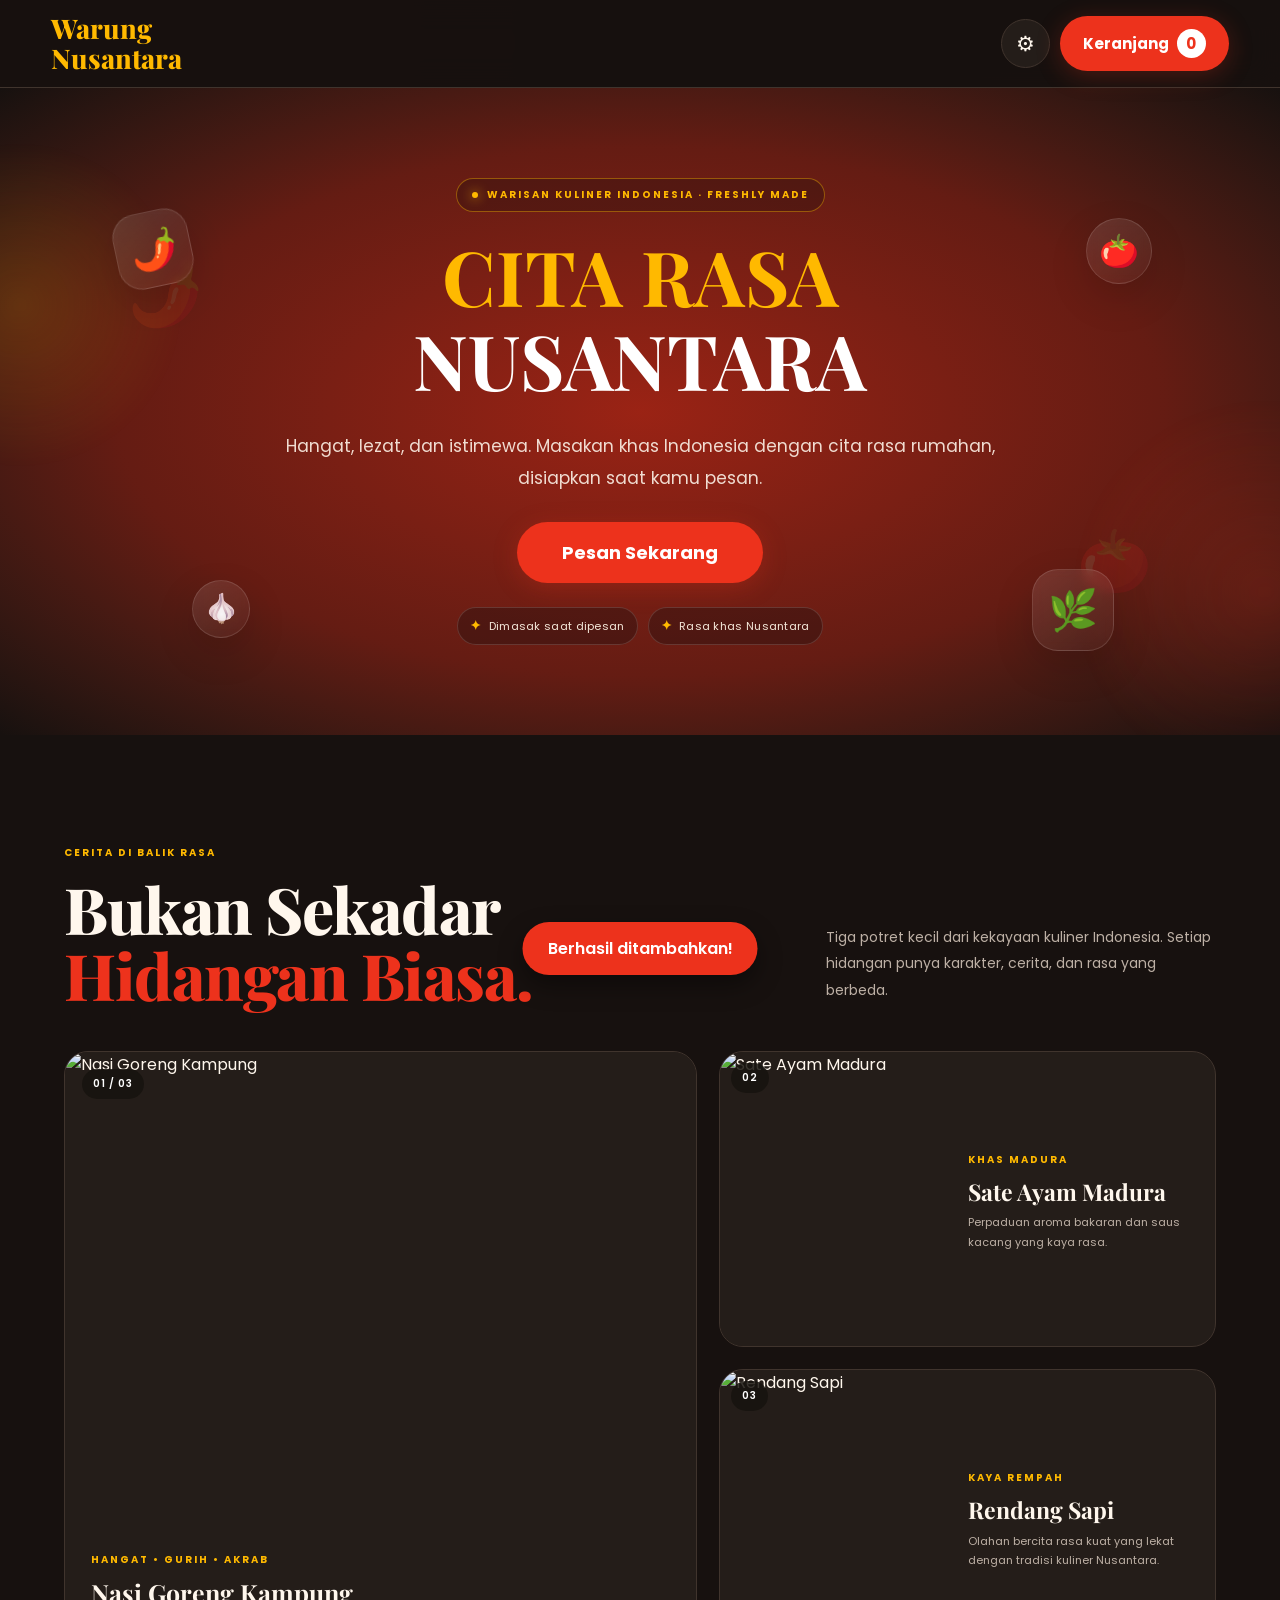
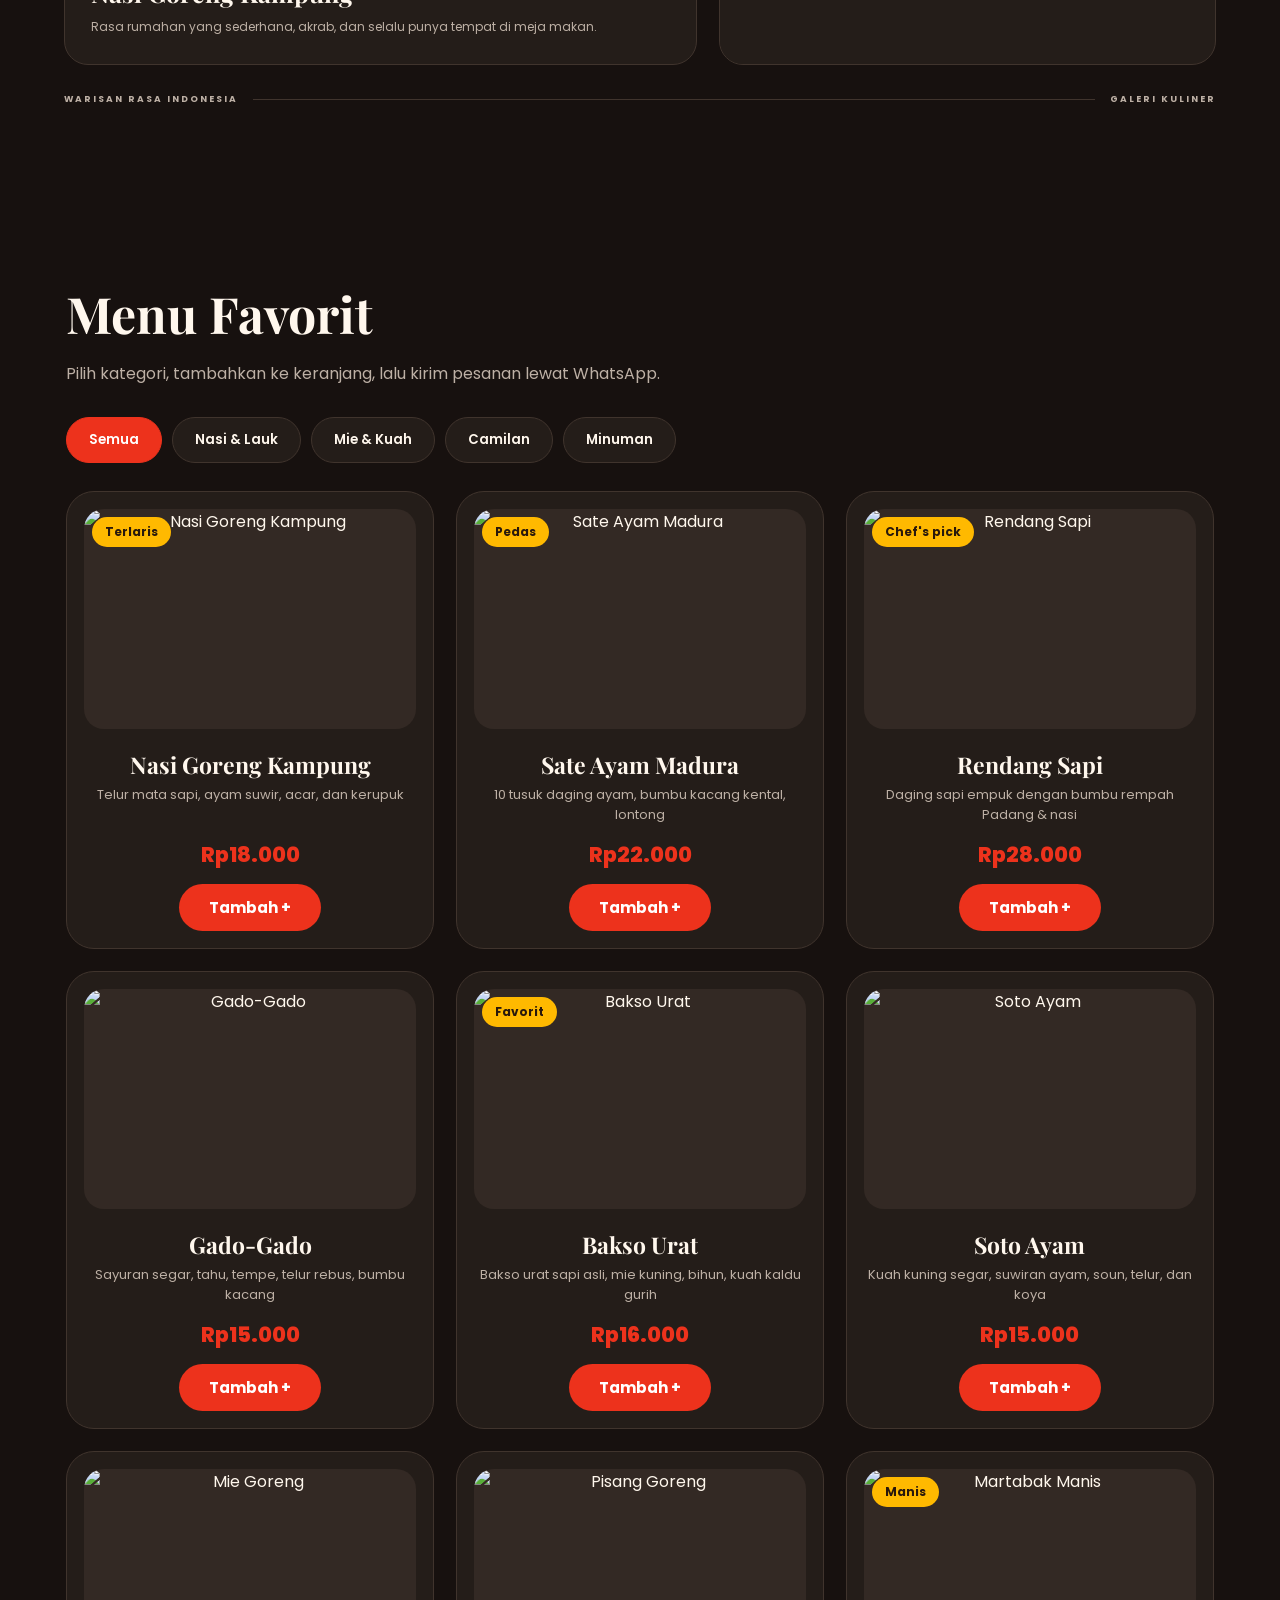
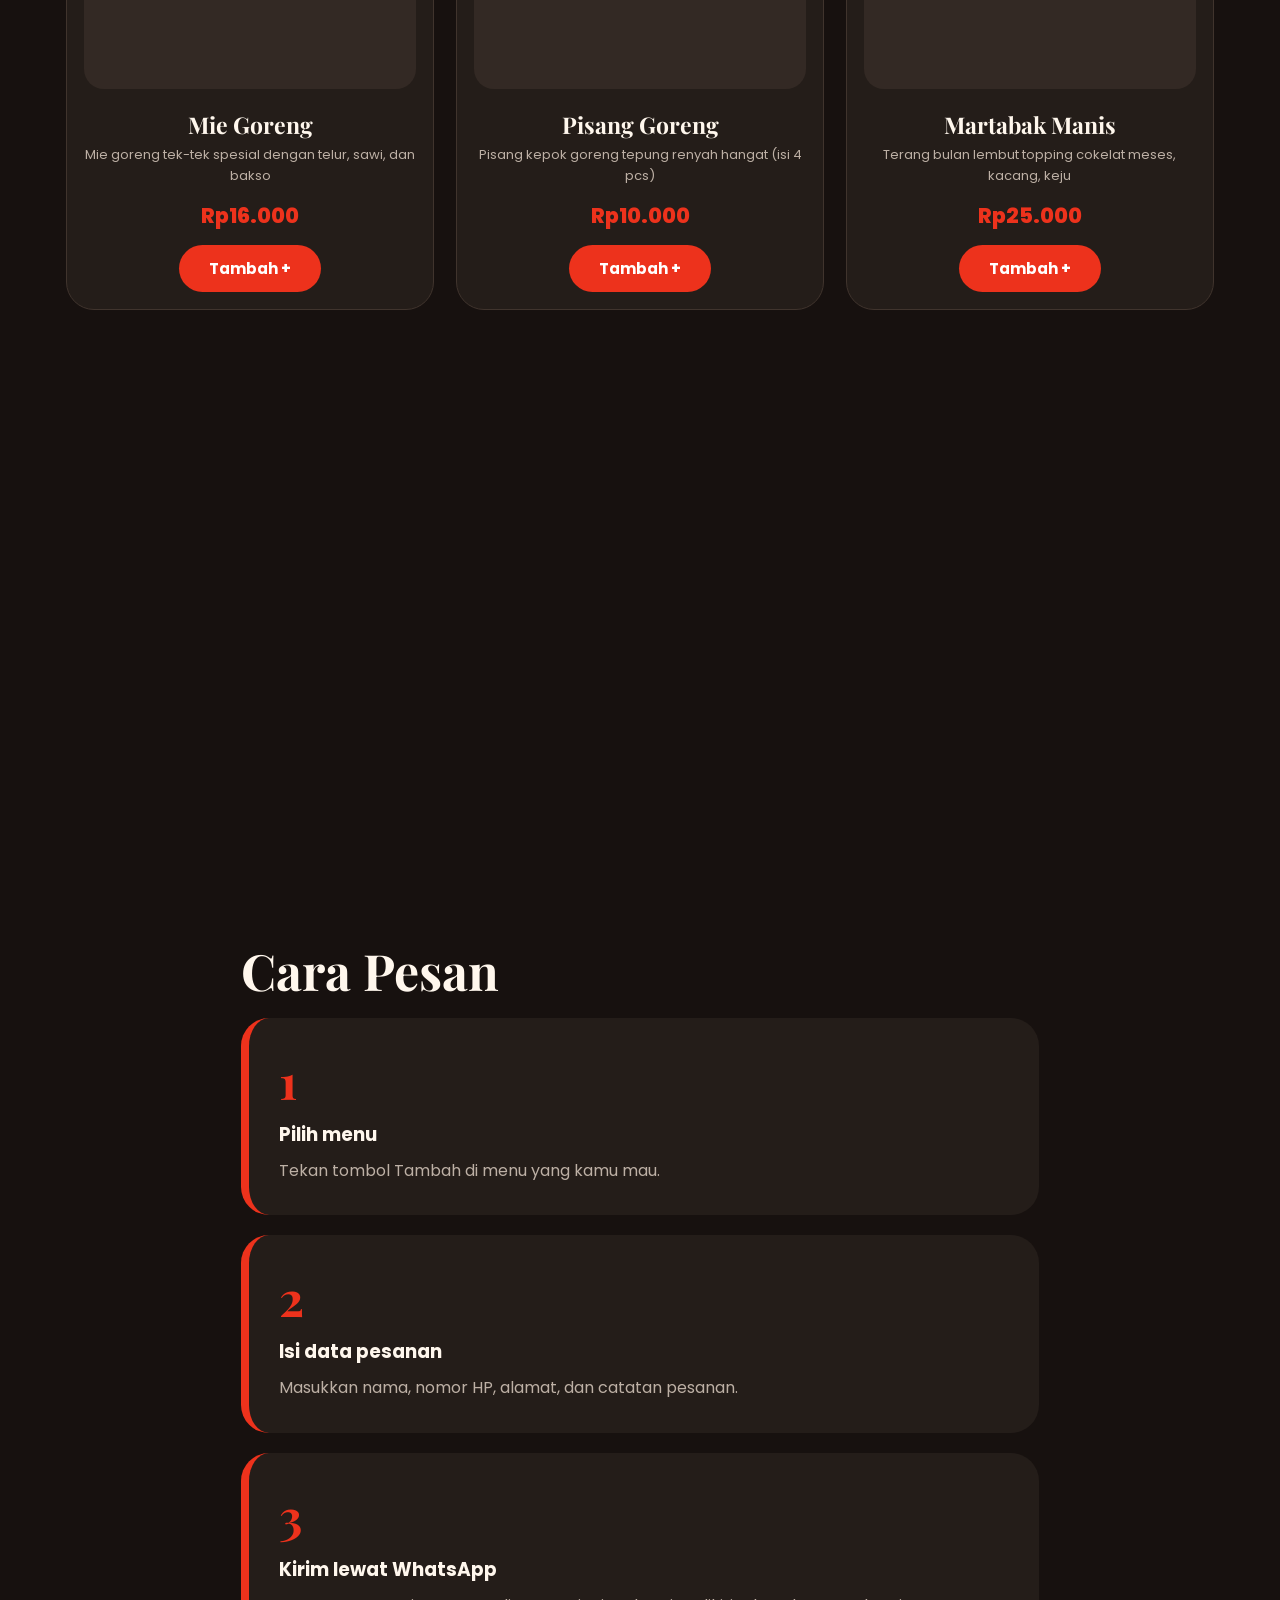
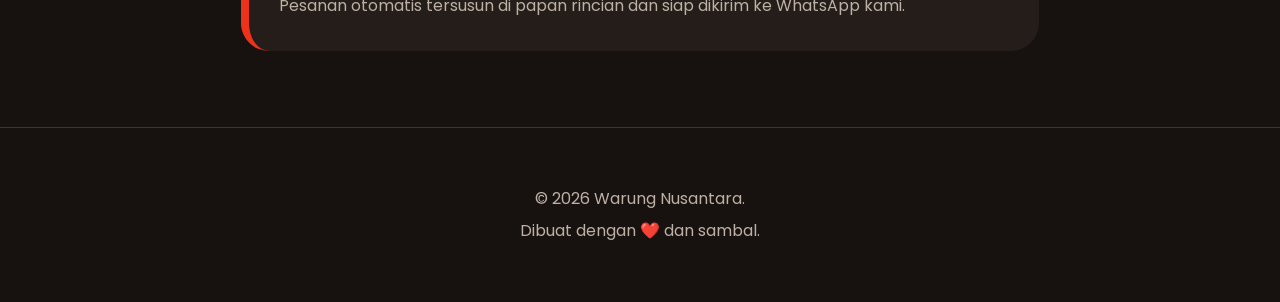
==== index.html @ d57d9af8 "Add files via upload" ====
<!DOCTYPE html>
<html lang="id">
<head>
<meta charset="UTF-8">
<meta name="viewport" content="width=device-width, initial-scale=1.0">
<title>Warung Nusantara V25</title>
<link href="https://fonts.googleapis.com/css2?family=Playfair+Display:wght@700;800&family=Poppins:wght@400;500;600;700;800&display=swap" rel="stylesheet">
<style>
/* Hilangkan kilatan/highlight biru bawaan browser Android saat tombol disentuh */
*, *::before, *::after {
  -webkit-tap-highlight-color: transparent !important;
}
button, a, input, textarea, select, [role="button"] {
  -webkit-tap-highlight-color: transparent !important;
  tap-highlight-color: transparent !important;
}

:root{--primary:#ed321c;--accent:#ffb900;--accent-text:#29180c;--primary-glow:rgba(237,50,28,.25);--hero-start:color-mix(in srgb,var(--primary) 55%,#35100b);--hero-mid:color-mix(in srgb,var(--primary) 35%,#1b100e);--bg:#17110f;--card:#241d19;--text:#fff7ed;--muted:#bdb0a5;--border:#40342d;--field-bg:var(--card);--board-bg:color-mix(in srgb,var(--primary) 12%,var(--card));--board-border:var(--primary);--board-highlight:var(--accent);--palette-bg:#17110f;--palette-card:#241d19;--palette-text:#fff7ed;--palette-muted:#bdb0a5;--palette-border:#40342d;--palette-light-bg:#fff8ed;--palette-light-card:#fff;--palette-light-text:#281a13;--palette-light-muted:#75675e;--palette-light-border:#e4d6c9}
*{box-sizing:border-box;margin:0;padding:0}html{scroll-behavior:smooth}
body{font-family:Poppins,sans-serif;background-image:linear-gradient(color-mix(in srgb,var(--bg) 78%,transparent),color-mix(in srgb,var(--bg) 78%,transparent)),url("images/gambar-01.jpg"),radial-gradient(ellipse at 8% 4%,color-mix(in srgb,var(--primary) 12%,transparent),transparent 34%),radial-gradient(ellipse at 92% 22%,color-mix(in srgb,var(--accent) 7%,transparent),transparent 30%);background-color:var(--bg);background-size:auto,430px auto,auto,auto;background-repeat:repeat,repeat, no-repeat,no-repeat;background-position:center top;background-attachment:fixed,fixed,fixed,fixed;color:var(--text);overflow-x:hidden;transition:background-color .3s,color .3s}body.light{background-image:linear-gradient(color-mix(in srgb,var(--bg) 95%,transparent),color-mix(in srgb,var(--bg) 95%,transparent)),url("images/gambar-02.jpg"),radial-gradient(ellipse at 8% 4%,color-mix(in srgb,var(--primary) 7%,transparent),transparent 34%),radial-gradient(ellipse at 92% 22%,color-mix(in srgb,var(--accent) 5%,transparent),transparent 30%);background-color:var(--bg);background-size:auto,430px auto,auto,auto;background-repeat:repeat,repeat,no-repeat,no-repeat;background-position:center top;background-attachment:fixed,fixed,fixed,fixed}
body.light{--bg:var(--palette-light-bg);--card:var(--palette-light-card);--text:var(--palette-light-text);--muted:var(--palette-light-muted);--border:var(--palette-light-border);--field-bg:var(--palette-light-card);--board-bg:color-mix(in srgb,var(--primary) 7%,var(--palette-light-card));--board-border:color-mix(in srgb,var(--primary) 75%,var(--palette-light-muted))}
button{font-family:inherit;cursor:pointer}
header{position:sticky;top:0;z-index:100;display:flex;align-items:center;justify-content:space-between;gap:10px;padding:14px 4%;background:color-mix(in srgb,var(--bg) 92%,transparent);backdrop-filter:blur(15px);border-bottom:1px solid var(--border)}
/* Transisi warna tema agar perubahan terang/gelap dan aksen terasa halus */
header,.circle,.cart-button,.btn,.hero,.featured,.category,.menu-card,.step,footer,.modal-content,.close,.form-group input,.form-group textarea,.delivery-options button,.total-box,.cart-row,.order-board,.order-board-title,.add-btn,.tag,.toast,.logo,.price,.section-title{transition:background-color .38s ease,color .38s ease,border-color .38s ease,box-shadow .38s ease,background .38s ease}
.logo,.section-title,.menu-card h3,.step h3,.setting-option h4,.modal-header h2,.price,.step strong{transition:color .32s ease}
.logo{font-family:"Playfair Display",serif;color:var(--accent);font-size:27px;line-height:1.1;font-weight:800}
.header-actions{display:flex;align-items:center;gap:10px}
.circle{width:49px;height:49px;border-radius:50%;border:1px solid var(--border);background:var(--card);color:var(--text);font-size:21px}
.cart-button,.btn{background:var(--primary);color:white;border:0;border-radius:50px;padding:13px 23px;font-size:15px;font-weight:700;box-shadow:0 5px 25px var(--primary-glow);transition:.25s}
.cart-button:hover,.btn:hover{transform:scale(1.05)}
.category,.add-btn,.delivery-options button,.qty button,.circle,.close{transition:background-color .38s ease,color .38s ease,border-color .38s ease,box-shadow .38s ease,transform .2s ease}
.cart-button span{display:inline-flex;align-items:center;justify-content:center;background:white;color:var(--primary);border-radius:50%;width:29px;height:29px;margin-left:5px}
.hero{min-height:600px;padding:90px 20px;display:flex;align-items:center;justify-content:center;text-align:center;position:relative;overflow:hidden;background:radial-gradient(ellipse at center,var(--hero-start) 0%,var(--hero-mid) 58%,var(--bg) 100%)}
.hero::before,.hero::after{content:"";position:absolute;border-radius:50%;pointer-events:none;filter:blur(2px)}
.hero::before{width:330px;height:330px;left:-145px;top:8%;background:radial-gradient(circle,color-mix(in srgb,var(--accent) 15%,transparent),transparent 70%);animation:heroAura 8s ease-in-out infinite}
.hero::after{width:390px;height:390px;right:-180px;bottom:-8%;background:radial-gradient(circle,color-mix(in srgb,var(--primary) 22%,transparent),transparent 70%);animation:heroAura 10s ease-in-out infinite reverse}
.hero-content{max-width:750px;position:relative;z-index:3}
.hero-kicker{display:inline-flex;align-items:center;gap:9px;margin-bottom:22px;padding:8px 15px;border:1px solid color-mix(in srgb,var(--accent) 40%,transparent);border-radius:30px;background:color-mix(in srgb,var(--bg) 28%,transparent);color:var(--accent);font-size:10px;font-weight:700;letter-spacing:2px}
.hero-kicker::before{content:"";width:6px;height:6px;border-radius:50%;background:var(--accent);box-shadow:0 0 12px var(--accent)}
.hero-details{display:flex;justify-content:center;align-items:center;gap:10px;flex-wrap:wrap;margin:24px auto 0;color:#f4e7d9;font-size:11px;letter-spacing:.3px}
.hero-details span{display:inline-flex;align-items:center;gap:7px;padding:8px 12px;border-radius:30px;background:color-mix(in srgb,var(--bg) 35%,transparent);border:1px solid color-mix(in srgb,#fff 14%,transparent)}
.hero-details b{color:var(--accent);font-size:13px}
.hero-float{position:absolute;z-index:1;display:grid;place-items:center;width:76px;height:76px;border-radius:24px;background:linear-gradient(145deg,#ffffff1c,#ffffff08);border:1px solid #ffffff20;box-shadow:0 15px 40px #00000022;backdrop-filter:blur(5px);font-size:38px;animation:heroDrift 6s ease-in-out infinite;pointer-events:none}
.hero-float.one{left:9%;top:19%;transform:rotate(-12deg)}.hero-float.two{right:10%;top:20%;width:66px;height:66px;font-size:32px;border-radius:50%;animation-delay:-2s}.hero-float.three{left:15%;bottom:15%;width:58px;height:58px;font-size:28px;border-radius:50%;animation-delay:-4s}.hero-float.four{right:13%;bottom:13%;width:82px;height:82px;font-size:40px;border-radius:26px;animation-delay:-1s}
@keyframes heroDrift{0%,100%{translate:0 0;rotate:-4deg}50%{translate:0 -16px;rotate:5deg}}
@keyframes heroAura{0%,100%{transform:scale(.94);opacity:.6}50%{transform:scale(1.08);opacity:1}}
.hero h1{font-family:"Playfair Display",serif;font-size:clamp(42px,8vw,76px);color:var(--accent);line-height:1.1}
.hero h1 span{display:block;color:white}
.hero p{color:#f0dcd1;font-size:17px;line-height:1.9;margin:28px 0}
.hero .btn{font-size:18px;padding:17px 45px}
.pepper{position:absolute;font-size:60px;opacity:.12;animation:float 4s ease-in-out infinite}
.pepper.one{left:10%;top:25%}.pepper.two{right:10%;bottom:20%;animation-delay:1s}
@keyframes float{0%,100%{transform:translateY(0) rotate(-10deg)}50%{transform:translateY(-25px) rotate(10deg)}}
section{padding:76px 4%;scroll-margin-top:80px}
.section-title{font-family:"Playfair Display",serif;font-size:clamp(32px,5vw,50px);margin-bottom:18px;line-height:1.15}
.section-desc{color:var(--muted);line-height:1.8;margin-bottom:28px;max-width:760px}
.featured{position:relative;padding:68px 5%;background:transparent;color:var(--text);overflow:hidden}
.featured-inner{max-width:1180px;margin:0 auto}
.featured-heading{text-align:center;max-width:760px;margin:0 auto 32px}
.featured-heading .section-title{margin-bottom:12px}
.featured-heading .section-desc{margin:0 auto;max-width:650px}
.featured-grid{display:grid;grid-template-columns:repeat(3,minmax(0,1fr));gap:22px;align-items:stretch}
.featured-item{min-width:0;padding:12px 12px 18px;background:var(--card);color:var(--text);border:1px solid var(--border);border-radius:24px;overflow:hidden;box-shadow:0 8px 24px #00000012;transition:transform .35s ease,border-color .35s ease,box-shadow .35s ease}
.featured-item:hover{transform:translateY(-6px);border-color:color-mix(in srgb,var(--primary) 55%,var(--border));box-shadow:0 14px 30px #00000020}
.featured-item img{display:block;width:100%;height:220px;object-fit:cover;border-radius:16px;transition:transform .55s ease}
.featured-item:hover img{transform:scale(1.025)}
.featured-item h3{font-family:"Playfair Display",serif;margin:16px 8px 7px;font-size:21px;color:var(--text)}
.featured-item p{margin:0 8px;color:var(--muted);font-size:13px;line-height:1.65}
.featured-item:nth-child(2){transition-delay:.08s}.featured-item:nth-child(3){transition-delay:.16s}
.no-anim .featured-item,.no-anim .featured-item img{transition:none!important}.no-anim .featured-item:hover{transform:none}.no-anim .featured-item:hover img{transform:none}
.menu-section{max-width:1250px;margin:auto}
.categories{display:flex;flex-wrap:wrap;gap:10px;margin-bottom:28px}
.category{padding:12px 22px;border-radius:40px;background:var(--card);color:var(--text);border:1px solid var(--border);font-weight:600}
.category.active{background:var(--primary);color:white;border-color:var(--primary)}
.menu-grid{display:grid;grid-template-columns:repeat(3,1fr);gap:22px;align-items:stretch}
.menu-card{position:relative;background:var(--card);border:1px solid var(--border);border-radius:28px;padding:17px;text-align:center;overflow:hidden;transition:transform .3s,box-shadow .3s;cursor:pointer;display:flex;flex-direction:column;align-items:stretch;-webkit-tap-highlight-color:transparent;tap-highlight-color:transparent;user-select:none;-webkit-user-select:none}
.menu-card:hover{transform:translateY(-8px);box-shadow:0 15px 35px #0004}
.menu-card.is-floating{position:relative;z-index:3;border-color:var(--primary);animation:menuCardEmphasis .75s cubic-bezier(.2,.85,.25,1);box-shadow:0 0 0 1px var(--primary),0 10px 24px var(--primary-glow)}
.menu-card.is-floating::after{content:"";position:absolute;inset:3px;border:1px solid var(--primary);border-radius:25px;pointer-events:none;opacity:0;animation:menuCardStroke .75s ease-out}
@keyframes menuCardEmphasis{0%{transform:translateY(0) scale(1)}28%{transform:translateY(-16px) scale(1.055)}52%{transform:translateY(-10px) scale(1.035)}75%{transform:translateY(-13px) scale(1.045)}100%{transform:translateY(-9px) scale(1.015)}}
@keyframes menuCardStroke{0%{opacity:0;inset:8px}30%{opacity:.45;inset:3px}65%{opacity:.25;inset:3px}100%{opacity:0;inset:3px}}
.menu-card .food-image{transition:transform .45s ease}
.menu-card.is-floating .food-image{transform:scale(1.035)}
.no-anim .menu-card.is-floating{transform:none;box-shadow:none;animation:none;border-color:var(--border)}
.no-anim .menu-card.is-floating::after{display:none;animation:none}
.food-image{width:100%;height:220px;object-fit:cover;border-radius:20px;cursor:pointer;background:#332924;transition:transform .4s}
.menu-card.is-floating .food-image{transform:scale(1.035)}
.menu-card:active{cursor:grabbing}
.no-anim .menu-card.is-floating .food-image{transform:none}
.menu-card h3{font-family:"Playfair Display",serif;font-size:23px;margin:20px 0 5px}
.menu-card p{color:var(--muted);font-size:13px;min-height:40px;line-height:1.55}
.price{color:var(--primary);font-weight:800;font-size:21px;margin:14px 0}
.tag{position:absolute;top:25px;left:25px;background:var(--accent);color:var(--accent-text);padding:6px 13px;border-radius:30px;font-size:12px;font-weight:700;z-index:2}
.add-btn{padding:12px 30px;background:var(--primary);color:white;border:0;border-radius:40px;font-weight:700;font-size:15px;transition:.2s;margin-top:auto;align-self:center}
.add-btn:active{transform:scale(.85)}
.instructions{max-width:900px;margin:auto}.steps{display:grid;gap:20px}
.step{background:var(--card);border-radius:28px;padding:30px;border-left:8px solid var(--primary)}
.step strong{display:block;font-family:"Playfair Display",serif;font-size:48px;color:var(--primary)}
.step h3{margin:8px 0}.step p{color:var(--muted);line-height:1.8}
footer{border-top:1px solid var(--border);text-align:center;padding:55px 15px;color:var(--muted);line-height:2}
.reveal{opacity:0;transform:translateY(35px);transition:opacity .7s ease,transform .7s ease}
.reveal.show{opacity:1;transform:translateY(0)}.no-anim .reveal{opacity:1;transform:none;transition:none}.no-anim .pepper,.no-anim .loader-food{animation:none}
.modal{position:fixed;inset:0;z-index:300;display:none;align-items:center;justify-content:center;padding:15px;background:#000a;backdrop-filter:blur(8px)}
.modal.show{display:flex;animation:fade .25s}
.modal.closing{display:flex;animation:fadeOut .18s ease forwards;pointer-events:none}
.modal.closing .modal-content{animation:popOut .18s ease forwards}
.modal-content{background:var(--card);color:var(--text);border-radius:28px;padding:25px;width:100%;max-width:570px;max-height:90vh;overflow-y:auto;overscroll-behavior:contain;-webkit-overflow-scrolling:touch;touch-action:pan-y;animation:pop .35s;border:1px solid var(--border)}
body.modal-locked{overflow:hidden!important;overscroll-behavior:none;touch-action:none}
@keyframes fade{from{opacity:0}to{opacity:1}}@keyframes pop{from{transform:scale(.85)}to{transform:scale(1)}}
@keyframes fadeOut{from{opacity:1}to{opacity:0}}@keyframes popOut{from{transform:scale(1);opacity:1}to{transform:scale(.96);opacity:0}}
.modal-header{display:flex;justify-content:space-between;align-items:center;margin-bottom:20px}
.close{width:42px;height:42px;border-radius:50%;background:transparent;color:var(--text);border:1px solid var(--border);font-size:24px}
.form-group{margin:15px 0}.form-group label{display:block;margin-bottom:8px;font-weight:600}
.form-group input,.form-group textarea{width:100%;padding:14px;border-radius:15px;border:1px solid var(--border);background:var(--field-bg);color:var(--text);font-family:inherit;font-size:14px}
.form-group textarea{resize:none;height:104px;min-height:104px;max-height:104px;overflow-y:auto;overscroll-behavior:contain;display:block}.form-group #customerNote{height:88px;min-height:88px;max-height:88px}
/* Compact single-line checkout fields */
.form-group input.compact-field{display:block;box-sizing:border-box;height:50px;min-height:50px;max-height:50px;padding:0 15px;line-height:normal;white-space:nowrap;overflow:hidden;text-overflow:clip;resize:none;-webkit-appearance:none;appearance:none}
.delivery-options{display:flex;gap:10px}.delivery-options button{flex:1;padding:13px;border-radius:13px;background:var(--bg);color:var(--text);border:1px solid var(--border);font-weight:600}
.delivery-options button.active{background:var(--primary);color:white;border-color:var(--primary)}
.wa-loading-hint{margin:10px 0 0;text-align:center;color:var(--muted);font-size:13px}
#sendWhatsAppBtn:disabled{opacity:.82;cursor:wait;filter:saturate(.8)}
#sendWhatsAppBtn .wa-loading-row{display:inline-flex;align-items:center;justify-content:center;gap:10px}
.wa-spinner{width:18px;height:18px;border:2.5px solid currentColor;border-right-color:transparent;border-radius:50%;display:inline-block;animation:waSpin .7s linear infinite;flex:0 0 auto}
@keyframes waSpin{to{transform:rotate(360deg)}}
@media(prefers-reduced-motion:reduce){.wa-spinner{animation-duration:1.8s}}
.total-box{background:var(--bg);padding:18px;border-radius:18px;margin:18px 0;border:1px solid var(--border)}
.total-row{display:flex;justify-content:space-between;margin:8px 0}.total-row.final{font-size:20px;font-weight:800;color:var(--accent)}
.order-board{background:var(--board-bg);color:var(--text);border:4px solid var(--board-border);border-radius:16px;padding:18px;margin:18px 0;box-shadow:inset 0 0 15px #0006;font-family:monospace;font-size:13px;line-height:1.6}
.order-board-title{text-align:center;font-weight:700;font-size:15px;color:var(--accent);border-bottom:1px dashed var(--border);padding-bottom:8px;margin-bottom:10px;letter-spacing:1px}
.order-board pre{white-space:pre-wrap;font-family:inherit;color:var(--text)}
.cart-row{display:flex;justify-content:space-between;gap:10px;align-items:center;padding:14px 0;border-bottom:1px solid var(--border)}
.qty{display:flex;align-items:center;gap:10px}.qty button{width:30px;height:30px;border:0;background:var(--primary);color:white;border-radius:50%;font-weight:700}
.setting-option{margin:22px 0}.setting-option h4{margin-bottom:12px}.theme-colors{display:flex;gap:13px}
.color-dot{width:48px;height:48px;border:3px solid transparent;border-radius:50%}.color-dot.selected{outline:3px solid var(--text);outline-offset:3px}
#foodLoader{position:fixed;inset:0;background:var(--bg);z-index:999;display:flex;align-items:center;justify-content:center;flex-direction:column;gap:15px;transition:opacity .5s}
.loader-food{font-size:70px;animation:bounceSpin 1.2s ease-in-out infinite}
@keyframes bounceSpin{0%,100%{transform:translateY(0) rotate(0deg)}50%{transform:translateY(-20px) rotate(180deg)}}
#foodLoader p{color:var(--accent);font-weight:600;font-size:14px;letter-spacing:.5px}
.toast{position:fixed;bottom:25px;left:50%;transform:translate(-50%,100px);background:var(--primary);color:white;padding:14px 25px;border-radius:40px;z-index:500;transition:.4s;font-weight:600;box-shadow:0 10px 25px #0006}
.toast.show{transform:translate(-50%,0)}@media(max-width:800px){.menu-grid{grid-template-columns:repeat(2,1fr)}.featured-grid{grid-template-columns:repeat(2,minmax(0,1fr))}}
@media(max-width:500px){.logo{font-size:21px}header{padding:12px 4%}.circle{width:42px;height:42px}.cart-button{padding:10px 12px;font-size:12px}.menu-grid{grid-template-columns:1fr}.food-image{height:240px}section{padding:65px 5%}.hero{min-height:530px}.featured{padding:52px 5%}.featured-grid{grid-template-columns:1fr;gap:18px}.featured-item img{height:230px}.featured-heading{margin-bottom:24px}}

/* V18 — editorial showcase: a varied composition, not repeated product cards */
.featured{position:relative;overflow:hidden;padding:clamp(64px,8vw,112px) 5%;background:var(--bg);}
.showcase-wrap{max-width:1180px;margin:0 auto;}
.showcase-top{display:grid;grid-template-columns:1.2fr .8fr;gap:30px;align-items:end;margin-bottom:42px;}
.showcase-kicker,.showcase-tag{display:inline-block;color:var(--accent);font:700 10px/1.4 Poppins,sans-serif;letter-spacing:2px;}
.showcase-title{font:800 clamp(34px,5.2vw,64px)/1.04 'Playfair Display',serif;color:var(--text);margin:13px 0 0;letter-spacing:-1.5px;}
.showcase-title em{color:var(--primary);font-style:normal;}
.showcase-intro{max-width:390px;color:var(--muted);font:400 14px/1.9 Poppins,sans-serif;margin:0 0 5px auto;}
.showcase-layout{display:grid;grid-template-columns:1.12fr .88fr;gap:22px;align-items:stretch;}
.showcase-main,.showcase-mini{min-width:0;overflow:hidden;border-radius:24px;background:var(--card);border:1px solid var(--border);}
.showcase-main{display:flex;flex-direction:column;}
.showcase-photo,.showcase-mini-photo{position:relative;overflow:hidden;background:var(--field-bg);}
.showcase-photo{height:clamp(280px,38vw,470px);}
.showcase-photo img,.showcase-mini-photo img{width:100%;height:100%;object-fit:cover;display:block;transition:transform .8s cubic-bezier(.2,.7,.2,1);}
.showcase-main:hover .showcase-photo img,.showcase-mini:hover .showcase-mini-photo img{transform:scale(1.045);}
.showcase-index{position:absolute;left:17px;top:17px;padding:7px 11px;border-radius:30px;background:#17130fd9;color:#fff;font:600 10px Poppins,sans-serif;letter-spacing:1px;}
.showcase-copy{padding:23px 26px 27px;}
.showcase-copy h3,.showcase-mini-copy h3{font:700 25px/1.2 'Playfair Display',serif;color:var(--text);margin:8px 0;}
.showcase-copy p,.showcase-mini-copy p{font:400 12px/1.8 Poppins,sans-serif;color:var(--muted);margin:0;}
.showcase-side{display:grid;grid-template-rows:1fr 1fr;gap:22px;}
.showcase-mini{display:grid;grid-template-columns: minmax(115px,.86fr) 1fr;min-height:0;}
.showcase-mini-photo{min-height:190px;}
.showcase-mini-copy{align-self:center;padding:18px 19px;}
.showcase-mini-copy h3{font-size:clamp(18px,2vw,23px);}
.showcase-mini-copy p{font-size:11px;}
.showcase-mini-photo .showcase-index{left:11px;top:11px;}
.showcase-foot{display:flex;align-items:center;gap:15px;margin-top:28px;color:var(--muted);font:700 9px Poppins,sans-serif;letter-spacing:2px;}
.showcase-line{height:1px;flex:1;background:var(--border);}
@media(max-width:700px){.showcase-top{grid-template-columns:1fr;gap:14px;margin-bottom:25px}.showcase-intro{margin:0;max-width:100%;font-size:12px}.showcase-layout{grid-template-columns:1fr;gap:14px}.showcase-photo{height:260px}.showcase-copy{padding:18px 20px 21px}.showcase-copy h3{font-size:23px}.showcase-side{gap:14px}.showcase-mini{grid-template-columns:42% 1fr;min-height:145px}.showcase-mini-photo{min-height:145px}.showcase-mini-copy{padding:13px 14px}.showcase-mini-copy h3{font-size:19px}.showcase-mini-copy p{font-size:10px;line-height:1.65}.showcase-foot{margin-top:21px;font-size:8px;letter-spacing:1.3px}}
@media(max-width:600px){.hero{min-height:600px;padding:74px 18px 82px}.hero-kicker{font-size:8px;letter-spacing:1.5px;margin-bottom:19px}.hero h1{font-size:clamp(39px,10vw,58px)}.hero p{font-size:15px;line-height:1.85;margin:22px 0}.hero .btn{font-size:16px;padding:16px 36px}.hero-float{width:54px;height:54px;border-radius:18px;font-size:27px;opacity:.82}.hero-float.one{left:5%;top:9%}.hero-float.two{right:5%;top:11%;width:49px;height:49px;font-size:24px}.hero-float.three{left:6%;bottom:7%;width:46px;height:46px;font-size:23px}.hero-float.four{right:6%;bottom:7%;width:55px;height:55px;font-size:27px}.hero-details{gap:7px;margin-top:19px}.hero-details span{font-size:9px;padding:7px 9px}}
@media(prefers-reduced-motion:reduce){.hero-float,.hero::before,.hero::after{animation:none!important}}
@media(prefers-reduced-motion:reduce){.showcase-photo img,.showcase-mini-photo img{transition:none}}

</style>
<script>
window.__warungLoaderStartedAt = Date.now();
// Tampilkan loading minimal 3 detik hanya saat pertama kali membuka halaman.
// Saat pengguna me-refresh halaman, loading tidak menahan tampilan selama 3 detik.
const warungNavigation = performance.getEntriesByType("navigation")[0];
window.__warungLoaderMinimumMs = warungNavigation && warungNavigation.type === "reload" ? 0 : 3000;
</script>
</head>
<body>
<div id="foodLoader"><div class="loader-food">🍢</div><p>Mohon tunggu, menyiapkan hidangan...</p></div>
<header><div class="logo">Warung<br>Nusantara</div><div class="header-actions"><button class="circle" onclick="openSettings()" title="Pengaturan">⚙</button><button class="cart-button" onclick="openCart()">Keranjang <span id="cartCount">0</span></button></div></header>
<section class="hero" id="home"><div class="pepper one">🌶️</div><div class="pepper two">🍅</div><div class="hero-float one" aria-hidden="true">🌶️</div><div class="hero-float two" aria-hidden="true">🍅</div><div class="hero-float three" aria-hidden="true">🧄</div><div class="hero-float four" aria-hidden="true">🌿</div><div class="hero-content"><div class="hero-kicker">WARISAN KULINER INDONESIA · FRESHLY MADE</div><h1>CITA RASA <span>NUSANTARA</span></h1><p>Hangat, lezat, dan istimewa. Masakan khas Indonesia dengan cita rasa rumahan, disiapkan saat kamu pesan.</p><button class="btn" onclick="document.getElementById('menu').scrollIntoView({behavior:'smooth'})">Pesan Sekarang</button><div class="hero-details"><span><b>✦</b> Dimasak saat dipesan</span><span><b>✦</b> Rasa khas Nusantara</span></div></div></section>
<section class="featured" id="showcase">
  <div class="showcase-wrap">
    <div class="showcase-top reveal">
      <div><span class="showcase-kicker">CERITA DI BALIK RASA</span><h2 class="showcase-title">Bukan Sekadar<br><em>Hidangan Biasa.</em></h2></div>
      <p class="showcase-intro">Tiga potret kecil dari kekayaan kuliner Indonesia. Setiap hidangan punya karakter, cerita, dan rasa yang berbeda.</p>
    </div>
    <div class="showcase-layout">
      <article class="showcase-main reveal"><div class="showcase-photo"><img src="https://images.unsplash.com/photo-1603133872878-684f208fb84b?auto=format&fit=crop&w=600&q=80" alt="Nasi Goreng Kampung"><span class="showcase-index">01 / 03</span></div><div class="showcase-copy"><span class="showcase-tag">HANGAT • GURIH • AKRAB</span><h3>Nasi Goreng Kampung</h3><p>Rasa rumahan yang sederhana, akrab, dan selalu punya tempat di meja makan.</p></div></article>
      <div class="showcase-side">
        <article class="showcase-mini reveal"><div class="showcase-mini-photo"><img src="images/gambar-03.jpg" alt="Sate Ayam Madura"><span class="showcase-index">02</span></div><div class="showcase-mini-copy"><span class="showcase-tag">KHAS MADURA</span><h3>Sate Ayam Madura</h3><p>Perpaduan aroma bakaran dan saus kacang yang kaya rasa.</p></div></article>
        <article class="showcase-mini reveal"><div class="showcase-mini-photo"><img src="images/gambar-04.jpg" alt="Rendang Sapi"><span class="showcase-index">03</span></div><div class="showcase-mini-copy"><span class="showcase-tag">KAYA REMPAH</span><h3>Rendang Sapi</h3><p>Olahan bercita rasa kuat yang lekat dengan tradisi kuliner Nusantara.</p></div></article>
      </div>
    </div>
    <div class="showcase-foot reveal"><span>WARISAN RASA INDONESIA</span><span class="showcase-line"></span><span>GALERI KULINER</span></div>
  </div>
</section>
<section id="menu" class="menu-section"><h2 class="section-title reveal">Menu Favorit</h2><p class="section-desc reveal">Pilih kategori, tambahkan ke keranjang, lalu kirim pesanan lewat WhatsApp.</p>
<div class="categories reveal"><button class="category active" onclick="filterMenu('Semua',this)">Semua</button><button class="category" onclick="filterMenu('Nasi & Lauk',this)">Nasi & Lauk</button><button class="category" onclick="filterMenu('Mie & Kuah',this)">Mie & Kuah</button><button class="category" onclick="filterMenu('Camilan',this)">Camilan</button><button class="category" onclick="filterMenu('Minuman',this)">Minuman</button></div><div class="menu-grid" id="menuGrid"></div></section>
<section class="instructions"><h2 class="section-title reveal">Cara Pesan</h2><div class="steps"><div class="step reveal"><strong>1</strong><h3>Pilih menu</h3><p>Tekan tombol Tambah di menu yang kamu mau.</p></div><div class="step reveal"><strong>2</strong><h3>Isi data pesanan</h3><p>Masukkan nama, nomor HP, alamat, dan catatan pesanan.</p></div><div class="step reveal"><strong>3</strong><h3>Kirim lewat WhatsApp</h3><p>Pesanan otomatis tersusun di papan rincian dan siap dikirim ke WhatsApp kami.</p></div></div></section>
<footer><p>© 2026 Warung Nusantara.</p><p>Dibuat dengan ❤️ dan sambal.</p></footer>
<div class="modal" id="cartModal"><div class="modal-content"><div class="modal-header"><h2>Keranjang Belanja</h2><button class="close" onclick="closeModal('cartModal')">×</button></div><div id="cartItems"></div><div class="total-box"><div class="total-row"><span>Subtotal</span><b id="cartSubtotal">Rp0</b></div></div><button class="btn" style="width:100%" onclick="openCheckout()">Lanjut Pesan</button></div></div>
<div class="modal" id="checkoutModal"><div class="modal-content"><div class="modal-header"><h2>Data Pesanan</h2><button class="close" onclick="closeModal('checkoutModal')">×</button></div>
<form id="orderForm"><div class="form-group"><label>Nama</label><input id="customerName" placeholder="Nama kamu" oninput="updateOrderBoard()" required></div><div class="form-group"><label>No. HP</label><input id="customerPhone" type="tel" placeholder="08xx xxxx xxxx" oninput="updateOrderBoard()" required></div>
<div class="form-group"><label>Jenis pesanan</label><div class="delivery-options"><button type="button" class="active" id="deliveryBtn" onclick="setDelivery('Diantar')">Diantar</button><button type="button" id="pickupBtn" onclick="setDelivery('Ambil sendiri')">Ambil sendiri</button></div></div>
<div class="form-group" id="addressGroup"><label>Alamat lengkap</label><input class="compact-field" id="customerAddress" type="text" placeholder="Jalan, nomor, patokan" enterkeyhint="done" oninput="updateOrderBoard()" onkeydown="if(event.key==='Enter')event.preventDefault()"></div><div class="form-group"><label>Catatan</label><input class="compact-field" id="customerNote" type="text" placeholder="Contoh: sambal dipisah, tidak pakai bawang" enterkeyhint="done" oninput="updateOrderBoard()" onkeydown="if(event.key==='Enter')event.preventDefault()"></div>
<div class="order-board"><div class="order-board-title">📋 PAPAN INFORMASI PESANAN</div><pre id="orderBoardText"></pre></div>
<div class="total-box"><div class="total-row"><span>Subtotal</span><b id="checkoutSubtotal">Rp0</b></div><div class="total-row"><span>Ongkir</span><b id="shipping">Rp5.000</b></div><div class="total-row final"><span>Total</span><b id="grandTotal">Rp0</b></div></div><button class="btn" id="sendWhatsAppBtn" type="submit" style="width:100%"><span class="wa-btn-label">Kirim Pesanan ke WhatsApp</span></button><p id="waLoadingHint" class="wa-loading-hint" role="status" aria-live="polite" hidden>Menyiapkan pesanan kamu...</p></form></div></div>
<div class="modal" id="settingsModal"><div class="modal-content"><div class="modal-header"><h2>Pengaturan</h2><button class="close" onclick="closeModal('settingsModal')">×</button></div>
<div class="setting-option"><h4>Mode tampilan</h4><div class="delivery-options"><button id="darkBtn" class="active" onclick="setTheme('dark')">Gelap</button><button id="lightBtn" onclick="setTheme('light')">Terang</button></div></div>
<div class="setting-option"><h4>Warna tema</h4><div class="theme-colors"><button class="color-dot selected" style="background:#ed321c" aria-label="Tema merah dan emas" title="Merah dan emas" onclick="setColor('#ed321c','#ffb900',this)"></button><button class="color-dot" style="background:#ffb900" aria-label="Tema emas" title="Emas" onclick="setColor('#e99a00','#ffca28',this)"></button><button class="color-dot" style="background:#269b68" aria-label="Tema hijau" title="Hijau" onclick="setColor('#269b68','#ffbd35',this)"></button><button class="color-dot" style="background:#936044" aria-label="Tema cokelat" title="Cokelat" onclick="setColor('#936044','#d9a66c',this)"></button></div></div>
<div class="setting-option"><h4>Animasi</h4><label style="display:flex;gap:12px;align-items:center"><input type="checkbox" id="animationToggle" checked onchange="toggleAnimation(this.checked)">Efek gerak & 3D</label></div></div></div>
<div class="toast" id="toast">Berhasil ditambahkan!</div>
<script>
const products=[
{id:1,name:"Nasi Goreng Kampung",description:"Telur mata sapi, ayam suwir, acar, dan kerupuk",price:18000,category:"Nasi & Lauk",tag:"Terlaris",image:"https://images.unsplash.com/photo-1603133872878-684f208fb84b?auto=format&fit=crop&w=800&q=80"},
{id:2,name:"Sate Ayam Madura",description:"10 tusuk daging ayam, bumbu kacang kental, lontong",price:22000,category:"Nasi & Lauk",tag:"Pedas",image:"images/gambar-03.jpg"},
{id:3,name:"Rendang Sapi",description:"Daging sapi empuk dengan bumbu rempah Padang & nasi",price:28000,category:"Nasi & Lauk",tag:"Chef's pick",image:"images/gambar-04.jpg"},
{id:4,name:"Gado-Gado",description:"Sayuran segar, tahu, tempe, telur rebus, bumbu kacang",price:15000,category:"Nasi & Lauk",tag:"",image:"images/gambar-05.jpg"},
{id:5,name:"Bakso Urat",description:"Bakso urat sapi asli, mie kuning, bihun, kuah kaldu gurih",price:16000,category:"Mie & Kuah",tag:"Favorit",image:"images/gambar-06.jpg"},
{id:6,name:"Soto Ayam",description:"Kuah kuning segar, suwiran ayam, soun, telur, dan koya",price:15000,category:"Mie & Kuah",tag:"",image:"images/gambar-07.jpg"},
{id:7,name:"Mie Goreng",description:"Mie goreng tek-tek spesial dengan telur, sawi, dan bakso",price:16000,category:"Mie & Kuah",tag:"",image:"https://images.unsplash.com/photo-1612929633738-8fe44f7ec841?auto=format&fit=crop&w=800&q=80"},
{id:8,name:"Pisang Goreng",description:"Pisang kepok goreng tepung renyah hangat (isi 4 pcs)",price:10000,category:"Camilan",tag:"",image:"images/gambar-08.jpg"},
{id:9,name:"Martabak Manis",description:"Terang bulan lembut topping cokelat meses, kacang, keju",price:25000,category:"Camilan",tag:"Manis",image:"images/gambar-09.jpg"},
{id:10,name:"Es Teh Manis",description:"Teh melati wangi seduh segar dengan gula asli & es batu",price:5000,category:"Minuman",tag:"",image:"https://images.unsplash.com/photo-1556679343-c7306c1976bc?auto=format&fit=crop&w=800&q=80"},
{id:11,name:"Es Campur",description:"Campuran buah segar, cincau, agar-agar, susu, dan sirup",price:12000,category:"Minuman",tag:"Segar",image:"images/gambar-10.jpg"},
{id:12,name:"Es Jeruk Peras",description:"Perasan jeruk pontianak murni dingin menyegarkan",price:7000,category:"Minuman",tag:"",image:"images/gambar-11.jpg"}
];
const WHATSAPP_NUMBER="62895411793546";
const DELIVERY_FEE=5000;
let cart={},deliveryType="Diantar";
let pageScrollBeforeModal=0;
function lockBackgroundScroll(){if(document.body.classList.contains("modal-locked"))return;pageScrollBeforeModal=window.scrollY||window.pageYOffset;document.body.classList.add("modal-locked");document.body.style.position="fixed";document.body.style.top=`-${pageScrollBeforeModal}px`;document.body.style.left="0";document.body.style.right="0";document.body.style.width="100%";}
function unlockBackgroundScroll(){if(document.querySelector(".modal.show:not(.closing)"))return;document.body.classList.remove("modal-locked");document.body.style.position="";document.body.style.top="";document.body.style.left="";document.body.style.right="";document.body.style.width="";const root=document.documentElement;const previousScrollBehavior=root.style.scrollBehavior;root.style.scrollBehavior="auto";window.scrollTo(0,pageScrollBeforeModal);root.style.scrollBehavior=previousScrollBehavior;}
function rupiah(n){return "Rp"+Number(n).toLocaleString("id-ID")}
function renderMenu(category="Semua"){
 const grid=document.getElementById("menuGrid");grid.innerHTML="";
 products.filter(p=>category==="Semua"||p.category===category).forEach(p=>{
  const card=document.createElement("div");card.className="menu-card reveal";
  card.innerHTML=`${p.tag?`<span class="tag">${p.tag}</span>`:""}<img class="food-image" src="${p.image}" alt="${p.name}" loading="lazy" onerror="this.onerror=null;this.src='https://placehold.co/600x400/241d19/ffb900?text='+encodeURIComponent('${p.name}')"><h3>${p.name}</h3><p>${p.description}</p><div class="price">${rupiah(p.price)}</div><button class="add-btn">Tambah +</button>`;
  card.onclick=()=>animateMenuCard(card);card.querySelector(".add-btn").onclick=(event)=>{event.stopPropagation();addToCart(p.id)};grid.appendChild(card);
 });observeReveal();
}
function filterMenu(category,btn){document.querySelectorAll(".category").forEach(b=>b.classList.remove("active"));btn.classList.add("active");renderMenu(category)}
function addToCart(id){cart[id]=(cart[id]||0)+1;updateCartUI();showToast("Ditambahkan ke keranjang!")}
function changeQty(id,delta){cart[id]=(cart[id]||0)+delta;if(cart[id]<=0)delete cart[id];updateCartUI()}
function getCartSubtotal(){let total=0;for(const id in cart){const item=products.find(p=>p.id==id);if(item)total+=item.price*cart[id]}return total}
function updateCartUI(){
 const count=Object.values(cart).reduce((a,b)=>a+b,0);document.getElementById("cartCount").textContent=count;
 const container=document.getElementById("cartItems");container.innerHTML="";
 if(!count)container.innerHTML=`<p style="text-align:center;color:var(--muted);padding:25px 0">Keranjang masih kosong.</p>`;
 else for(const id in cart){const item=products.find(p=>p.id==id);if(!item)continue;const row=document.createElement("div");row.className="cart-row";row.innerHTML=`<div><strong>${item.name}</strong><div style="color:var(--muted);font-size:13px">${rupiah(item.price)} x ${cart[id]}</div></div><div class="qty"><button type="button" onclick="changeQty(${item.id},-1)">-</button><span>${cart[id]}</span><button type="button" onclick="changeQty(${item.id},1)">+</button></div>`;container.appendChild(row)}
 document.getElementById("cartSubtotal").textContent=rupiah(getCartSubtotal());updateCheckoutTotals();
}
function updateCheckoutTotals(){const subtotal=getCartSubtotal(),ongkir=deliveryType==="Diantar"?DELIVERY_FEE:0;document.getElementById("checkoutSubtotal").textContent=rupiah(subtotal);document.getElementById("shipping").textContent=ongkir===0?"Gratis":rupiah(ongkir);document.getElementById("grandTotal").textContent=rupiah(subtotal+ongkir);updateOrderBoard()}
function buildOrderSummaryText(){
 const name=document.getElementById("customerName").value.trim()||"-",phone=document.getElementById("customerPhone").value.trim()||"-",address=document.getElementById("customerAddress").value.trim()||"-",note=document.getElementById("customerNote").value.trim()||"-";
 let itemsList="",no=1;for(const id in cart){const item=products.find(p=>p.id==id);if(item){itemsList+=`${no}. ${item.name} (${cart[id]}x) = ${rupiah(item.price*cart[id])}\n`;no++}}
 if(!itemsList)itemsList="(Belum ada menu dipilih)\n";
 const subtotal=getCartSubtotal(),ongkir=deliveryType==="Diantar"?DELIVERY_FEE:0;
 return `PESANAN WARUNG NUSANTARA\n--------------------------\nNama    : ${name}\nNo. HP  : ${phone}\nMetode  : ${deliveryType}\n${deliveryType==="Diantar"?`Alamat  : ${address}\n`:""}Catatan : ${note}\n--------------------------\nDAFTAR MENU:\n${itemsList}--------------------------\nSubtotal: ${rupiah(subtotal)}\nOngkir  : ${ongkir===0?"Gratis":rupiah(ongkir)}\nTOTAL   : ${rupiah(subtotal+ongkir)}`;
}
function updateOrderBoard(){const board=document.getElementById("orderBoardText");if(board)board.textContent=buildOrderSummaryText()}
function showModal(id){const modal=document.getElementById(id);if(modal._closeTimer){clearTimeout(modal._closeTimer);modal._closeTimer=null}modal.classList.remove("closing");modal.classList.add("show");lockBackgroundScroll()}
function openCart(){updateCartUI();showModal("cartModal")}
function openCheckout(){if(!Object.keys(cart).length){showToast("Pilih menu dulu sebelum pesan!");return}closeModal("cartModal");updateCheckoutTotals();showModal("checkoutModal")}
function openSettings(){showModal("settingsModal")}
function closeModal(id){const modal=document.getElementById(id);if(!modal||!modal.classList.contains("show")||modal.classList.contains("closing"))return;modal.classList.add("closing");modal._closeTimer=setTimeout(()=>{modal.classList.remove("show","closing");modal._closeTimer=null;unlockBackgroundScroll()},180)}
function setDelivery(type){deliveryType=type;document.getElementById("deliveryBtn").classList.toggle("active",type==="Diantar");document.getElementById("pickupBtn").classList.toggle("active",type==="Ambil sendiri");document.getElementById("addressGroup").style.display=type==="Diantar"?"block":"none";updateCheckoutTotals()}
let waRedirectTimer=null;
document.getElementById("orderForm").addEventListener("submit",function(e){
 e.preventDefault();
 if(waRedirectTimer)return;
 if(!Object.keys(cart).length){showToast("Keranjang masih kosong!");return}
 const address=document.getElementById("customerAddress").value.trim();
 if(deliveryType==="Diantar"&&!address){showToast("Isi alamat lengkap dulu ya!");document.getElementById("customerAddress").focus();return}
 const pesanWA="Halo Warung Nusantara, saya mau pesan:\n\n"+buildOrderSummaryText();
 const waUrl=`https://wa.me/${WHATSAPP_NUMBER}?text=${encodeURIComponent(pesanWA)}`;
 const sendBtn=document.getElementById("sendWhatsAppBtn"),label=sendBtn.querySelector(".wa-btn-label"),hint=document.getElementById("waLoadingHint");
 sendBtn.disabled=true;sendBtn.setAttribute("aria-busy","true");
 label.innerHTML='<span class="wa-loading-row"><span class="wa-spinner" aria-hidden="true"></span><span>Menghubungkan ke WhatsApp...</span></span>';
 hint.hidden=false;
 // Navigasi di tab yang sama agar tidak tertahan pemblokir pop-up browser.
 waRedirectTimer=setTimeout(()=>{window.location.href=waUrl;},750);
});
function resetWhatsAppLoading(){
 // Pulihkan status setiap kali halaman aktif kembali dari WhatsApp.
 if(waRedirectTimer){clearTimeout(waRedirectTimer);waRedirectTimer=null}
 const sendBtn=document.getElementById("sendWhatsAppBtn");
 if(sendBtn){
  sendBtn.disabled=false;
  sendBtn.removeAttribute("aria-busy");
  const label=sendBtn.querySelector(".wa-btn-label");
  if(label)label.textContent="Kirim Pesanan ke WhatsApp";
 }
 const hint=document.getElementById("waLoadingHint");
 if(hint)hint.hidden=true;
}
// pageshow menangani navigasi/bfcache; visibilitychange dan focus menangani
// perpindahan aplikasi WhatsApp pada browser mobile yang tetap mempertahankan halaman.
window.addEventListener("pageshow",resetWhatsAppLoading);
document.addEventListener("visibilitychange",function(){
 if(document.visibilityState==="visible")resetWhatsAppLoading();
});
window.addEventListener("focus",resetWhatsAppLoading);
function animateMenuCard(card){if(document.body.classList.contains("no-anim"))return;card.classList.remove("is-floating");void card.offsetWidth;card.classList.add("is-floating");clearTimeout(card._floatTimer);card._floatTimer=setTimeout(()=>card.classList.remove("is-floating"),900)}
function showToast(msg){const t=document.getElementById("toast");t.textContent=msg;t.classList.add("show");clearTimeout(window.toastTimer);window.toastTimer=setTimeout(()=>t.classList.remove("show"),2200)}
function setTheme(mode){document.body.classList.toggle("light",mode==="light");const dark=document.getElementById("darkBtn"),light=document.getElementById("lightBtn");if(dark)dark.classList.toggle("active",mode==="dark");if(light)light.classList.toggle("active",mode==="light")}
function setColor(primary,accent,el){
 const root=document.documentElement;
 const palettes={
  "#ed321c":{primary:"#ed321c",accent:"#ffb900",accentText:"#29180c",glow:"rgba(237,50,28,.25)",dark:["#17110f","#241d19","#fff7ed","#bdb0a5","#40342d"],light:["#fff8ed","#fffdf8","#281a13","#75675e","#e4d6c9"]},
  "#e99a00":{primary:"#e99a00",accent:"#ffca28",accentText:"#291d08",glow:"rgba(233,154,0,.25)",dark:["#19150e","#292216","#fff8e9","#c9b99c","#49402e"],light:["#fff9e9","#fffef8","#30240f","#79694d","#eadbb8"]},
  "#269b68":{primary:"#269b68",accent:"#ffbd35",accentText:"#263016",glow:"rgba(38,155,104,.25)",dark:["#101a15","#1b2a22","#effff5","#a9c6b5","#30483a"],light:["#effaf2","#fbfffc","#173525","#607968","#cfe4d5"]},
  "#936044":{primary:"#936044",accent:"#d9a66c",accentText:"#2c1b10",glow:"rgba(147,96,68,.25)",dark:["#19120f","#2a201b","#fff4e9","#c5b1a1","#49372c"],light:["#fbf1e8","#fffdf9","#352319","#806b5c","#e5d2c2"]}
 };
 const palette=palettes[primary.toLowerCase()]||palettes["#ed321c"];
 root.style.setProperty("--primary",palette.primary);root.style.setProperty("--accent",palette.accent);
 root.style.setProperty("--accent-text",palette.accentText);root.style.setProperty("--primary-glow",palette.glow);
 root.style.setProperty("--hero-start",`color-mix(in srgb,${palette.primary} 55%,${palette.dark[0]})`);
 root.style.setProperty("--hero-mid",`color-mix(in srgb,${palette.primary} 35%,${palette.dark[0]})`);
 ["--palette-bg","--palette-card","--palette-text","--palette-muted","--palette-border"].forEach((v,i)=>root.style.setProperty(v,palette.dark[i]));
 ["--palette-light-bg","--palette-light-card","--palette-light-text","--palette-light-muted","--palette-light-border"].forEach((v,i)=>root.style.setProperty(v,palette.light[i]));
 root.style.setProperty("--board-border",palette.primary);root.style.setProperty("--board-highlight",palette.accent);
 document.querySelectorAll(".color-dot").forEach(d=>d.classList.remove("selected"));if(el)el.classList.add("selected");
}
let revealObserver=null;
function observeReveal(){
 if(!("IntersectionObserver" in window)) {
  document.querySelectorAll(".reveal").forEach(el=>el.classList.add("show"));
  return;
 }
 if(document.body.classList.contains("no-anim")) {
  document.querySelectorAll(".reveal").forEach(el=>el.classList.add("show"));
  return;
 }
 if(revealObserver) revealObserver.disconnect();
 revealObserver=new IntersectionObserver(entries=>{
  entries.forEach(entry=>{
   if(entry.isIntersecting){
    entry.target.classList.add("show");
    revealObserver.unobserve(entry.target);
   }
  });
 },{threshold:.1,rootMargin:"0px 0px -35px 0px"});
 document.querySelectorAll(".reveal:not(.show)").forEach(el=>revealObserver.observe(el));
}
function toggleAnimation(enabled){
 document.body.classList.toggle("no-anim",!enabled);
 if(revealObserver){revealObserver.disconnect();revealObserver=null;}
 const revealItems=document.querySelectorAll(".reveal");
 if(!enabled){
  revealItems.forEach(el=>el.classList.add("show"));
  return;
 }
 // Reset reveal state so scroll animations can run again immediately,
 // without requiring a page refresh.
 revealItems.forEach(el=>el.classList.remove("show"));
 requestAnimationFrame(()=>observeReveal());
}
window.addEventListener("load",()=>{
 renderMenu();
 updateCartUI();
 const loader=document.getElementById("foodLoader");
 const minimumVisibleMs=window.__warungLoaderMinimumMs ?? 3000;
 const startedAt=window.__warungLoaderStartedAt||Date.now();
 const remaining=Math.max(0,minimumVisibleMs-(Date.now()-startedAt));
 setTimeout(()=>{
  loader.style.opacity="0";
  setTimeout(()=>{loader.style.display="none";},500);
 },remaining);
});
</script>
</body>
</html>
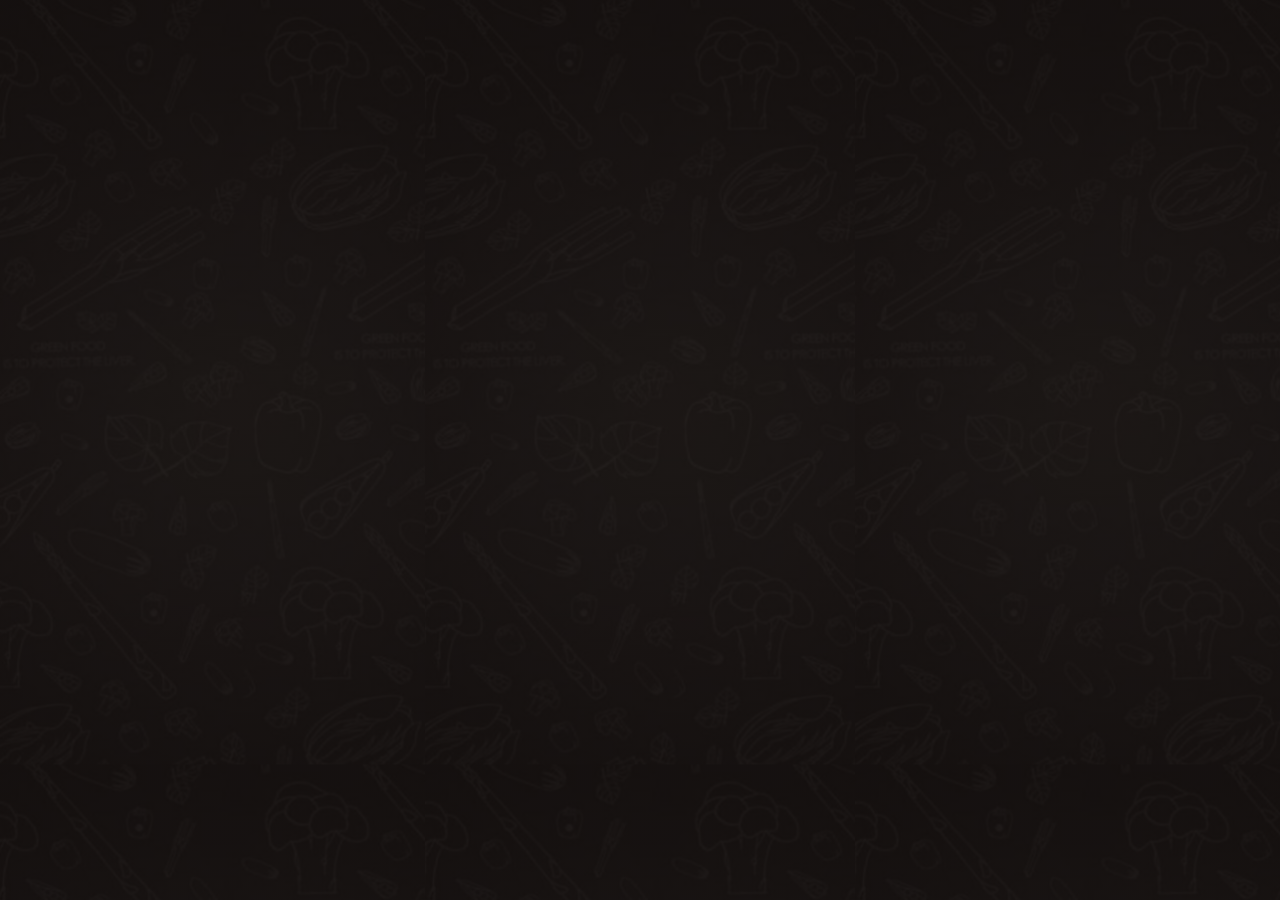
==== commit 3cf11e83: "Update index.html" ====
--- a/index.html
+++ b/index.html
@@ -17,7 +17,7 @@
 
 :root{--primary:#ed321c;--accent:#ffb900;--accent-text:#29180c;--primary-glow:rgba(237,50,28,.25);--hero-start:color-mix(in srgb,var(--primary) 55%,#35100b);--hero-mid:color-mix(in srgb,var(--primary) 35%,#1b100e);--bg:#17110f;--card:#241d19;--text:#fff7ed;--muted:#bdb0a5;--border:#40342d;--field-bg:var(--card);--board-bg:color-mix(in srgb,var(--primary) 12%,var(--card));--board-border:var(--primary);--board-highlight:var(--accent);--palette-bg:#17110f;--palette-card:#241d19;--palette-text:#fff7ed;--palette-muted:#bdb0a5;--palette-border:#40342d;--palette-light-bg:#fff8ed;--palette-light-card:#fff;--palette-light-text:#281a13;--palette-light-muted:#75675e;--palette-light-border:#e4d6c9}
 *{box-sizing:border-box;margin:0;padding:0}html{scroll-behavior:smooth}
-body{font-family:Poppins,sans-serif;background-image:linear-gradient(color-mix(in srgb,var(--bg) 78%,transparent),color-mix(in srgb,var(--bg) 78%,transparent)),url("images/gambar-01.jpg"),radial-gradient(ellipse at 8% 4%,color-mix(in srgb,var(--primary) 12%,transparent),transparent 34%),radial-gradient(ellipse at 92% 22%,color-mix(in srgb,var(--accent) 7%,transparent),transparent 30%);background-color:var(--bg);background-size:auto,430px auto,auto,auto;background-repeat:repeat,repeat, no-repeat,no-repeat;background-position:center top;background-attachment:fixed,fixed,fixed,fixed;color:var(--text);overflow-x:hidden;transition:background-color .3s,color .3s}body.light{background-image:linear-gradient(color-mix(in srgb,var(--bg) 95%,transparent),color-mix(in srgb,var(--bg) 95%,transparent)),url("images/gambar-02.jpg"),radial-gradient(ellipse at 8% 4%,color-mix(in srgb,var(--primary) 7%,transparent),transparent 34%),radial-gradient(ellipse at 92% 22%,color-mix(in srgb,var(--accent) 5%,transparent),transparent 30%);background-color:var(--bg);background-size:auto,430px auto,auto,auto;background-repeat:repeat,repeat,no-repeat,no-repeat;background-position:center top;background-attachment:fixed,fixed,fixed,fixed}
+body{font-family:Poppins,sans-serif;background-image:linear-gradient(color-mix(in srgb,var(--bg) 78%,transparent),color-mix(in srgb,var(--bg) 78%,transparent)),url("gambar-01.jpg"),radial-gradient(ellipse at 8% 4%,color-mix(in srgb,var(--primary) 12%,transparent),transparent 34%),radial-gradient(ellipse at 92% 22%,color-mix(in srgb,var(--accent) 7%,transparent),transparent 30%);background-color:var(--bg);background-size:auto,430px auto,auto,auto;background-repeat:repeat,repeat, no-repeat,no-repeat;background-position:center top;background-attachment:fixed,fixed,fixed,fixed;color:var(--text);overflow-x:hidden;transition:background-color .3s,color .3s}body.light{background-image:linear-gradient(color-mix(in srgb,var(--bg) 95%,transparent),color-mix(in srgb,var(--bg) 95%,transparent)),url("gambar-02.jpg"),radial-gradient(ellipse at 8% 4%,color-mix(in srgb,var(--primary) 7%,transparent),transparent 34%),radial-gradient(ellipse at 92% 22%,color-mix(in srgb,var(--accent) 5%,transparent),transparent 30%);background-color:var(--bg);background-size:auto,430px auto,auto,auto;background-repeat:repeat,repeat,no-repeat,no-repeat;background-position:center top;background-attachment:fixed,fixed,fixed,fixed}
 body.light{--bg:var(--palette-light-bg);--card:var(--palette-light-card);--text:var(--palette-light-text);--muted:var(--palette-light-muted);--border:var(--palette-light-border);--field-bg:var(--palette-light-card);--board-bg:color-mix(in srgb,var(--primary) 7%,var(--palette-light-card));--board-border:color-mix(in srgb,var(--primary) 75%,var(--palette-light-muted))}
 button{font-family:inherit;cursor:pointer}
 header{position:sticky;top:0;z-index:100;display:flex;align-items:center;justify-content:space-between;gap:10px;padding:14px 4%;background:color-mix(in srgb,var(--bg) 92%,transparent);backdrop-filter:blur(15px);border-bottom:1px solid var(--border)}
@@ -104,7 +104,6 @@
 .modal{position:fixed;inset:0;z-index:300;display:none;align-items:center;justify-content:center;padding:15px;background:#000a;backdrop-filter:blur(8px)}
 .modal.show{display:flex;animation:fade .25s}
 .modal.closing{display:flex;animation:fadeOut .18s ease forwards;pointer-events:none}
-.modal.closing .modal-content{animation:popOut .18s ease forwards}
 .modal-content{background:var(--card);color:var(--text);border-radius:28px;padding:25px;width:100%;max-width:570px;max-height:90vh;overflow-y:auto;overscroll-behavior:contain;-webkit-overflow-scrolling:touch;touch-action:pan-y;animation:pop .35s;border:1px solid var(--border)}
 body.modal-locked{overflow:hidden!important;overscroll-behavior:none;touch-action:none}
 @keyframes fade{from{opacity:0}to{opacity:1}}@keyframes pop{from{transform:scale(.85)}to{transform:scale(1)}}
@@ -154,230 +153,10 @@
 .showcase-main{display:flex;flex-direction:column;}
 .showcase-photo,.showcase-mini-photo{position:relative;overflow:hidden;background:var(--field-bg);}
 .showcase-photo{height:clamp(280px,38vw,470px);}
-.showcase-photo img,.showcase-mini-photo img{width:100%;height:100%;object-fit:cover;display:block;transition:transform .8s cubic-bezier(.2,.7,.2,1);}
-.showcase-main:hover .showcase-photo img,.showcase-mini:hover .showcase-mini-photo img{transform:scale(1.045);}
-.showcase-index{position:absolute;left:17px;top:17px;padding:7px 11px;border-radius:30px;background:#17130fd9;color:#fff;font:600 10px Poppins,sans-serif;letter-spacing:1px;}
-.showcase-copy{padding:23px 26px 27px;}
-.showcase-copy h3,.showcase-mini-copy h3{font:700 25px/1.2 'Playfair Display',serif;color:var(--text);margin:8px 0;}
-.showcase-copy p,.showcase-mini-copy p{font:400 12px/1.8 Poppins,sans-serif;color:var(--muted);margin:0;}
-.showcase-side{display:grid;grid-template-rows:1fr 1fr;gap:22px;}
-.showcase-mini{display:grid;grid-template-columns: minmax(115px,.86fr) 1fr;min-height:0;}
-.showcase-mini-photo{min-height:190px;}
-.showcase-mini-copy{align-self:center;padding:18px 19px;}
-.showcase-mini-copy h3{font-size:clamp(18px,2vw,23px);}
-.showcase-mini-copy p{font-size:11px;}
-.showcase-mini-photo .showcase-index{left:11px;top:11px;}
-.showcase-foot{display:flex;align-items:center;gap:15px;margin-top:28px;color:var(--muted);font:700 9px Poppins,sans-serif;letter-spacing:2px;}
-.showcase-line{height:1px;flex:1;background:var(--border);}
-@media(max-width:700px){.showcase-top{grid-template-columns:1fr;gap:14px;margin-bottom:25px}.showcase-intro{margin:0;max-width:100%;font-size:12px}.showcase-layout{grid-template-columns:1fr;gap:14px}.showcase-photo{height:260px}.showcase-copy{padding:18px 20px 21px}.showcase-copy h3{font-size:23px}.showcase-side{gap:14px}.showcase-mini{grid-template-columns:42% 1fr;min-height:145px}.showcase-mini-photo{min-height:145px}.showcase-mini-copy{padding:13px 14px}.showcase-mini-copy h3{font-size:19px}.showcase-mini-copy p{font-size:10px;line-height:1.65}.showcase-foot{margin-top:21px;font-size:8px;letter-spacing:1.3px}}
-@media(max-width:600px){.hero{min-height:600px;padding:74px 18px 82px}.hero-kicker{font-size:8px;letter-spacing:1.5px;margin-bottom:19px}.hero h1{font-size:clamp(39px,10vw,58px)}.hero p{font-size:15px;line-height:1.85;margin:22px 0}.hero .btn{font-size:16px;padding:16px 36px}.hero-float{width:54px;height:54px;border-radius:18px;font-size:27px;opacity:.82}.hero-float.one{left:5%;top:9%}.hero-float.two{right:5%;top:11%;width:49px;height:49px;font-size:24px}.hero-float.three{left:6%;bottom:7%;width:46px;height:46px;font-size:23px}.hero-float.four{right:6%;bottom:7%;width:55px;height:55px;font-size:27px}.hero-details{gap:7px;margin-top:19px}.hero-details span{font-size:9px;padding:7px 9px}}
-@media(prefers-reduced-motion:reduce){.hero-float,.hero::before,.hero::after{animation:none!important}}
-@media(prefers-reduced-motion:reduce){.showcase-photo img,.showcase-mini-photo img{transition:none}}
-
+.showcase-photo img,.showcase-mini-photo img{width:100%;height:100%;object-fit:cover;display:block;transition:transform .45s ease;}
 </style>
-<script>
-window.__warungLoaderStartedAt = Date.now();
-// Tampilkan loading minimal 3 detik hanya saat pertama kali membuka halaman.
-// Saat pengguna me-refresh halaman, loading tidak menahan tampilan selama 3 detik.
-const warungNavigation = performance.getEntriesByType("navigation")[0];
-window.__warungLoaderMinimumMs = warungNavigation && warungNavigation.type === "reload" ? 0 : 3000;
-</script>
 </head>
 <body>
-<div id="foodLoader"><div class="loader-food">🍢</div><p>Mohon tunggu, menyiapkan hidangan...</p></div>
-<header><div class="logo">Warung<br>Nusantara</div><div class="header-actions"><button class="circle" onclick="openSettings()" title="Pengaturan">⚙</button><button class="cart-button" onclick="openCart()">Keranjang <span id="cartCount">0</span></button></div></header>
-<section class="hero" id="home"><div class="pepper one">🌶️</div><div class="pepper two">🍅</div><div class="hero-float one" aria-hidden="true">🌶️</div><div class="hero-float two" aria-hidden="true">🍅</div><div class="hero-float three" aria-hidden="true">🧄</div><div class="hero-float four" aria-hidden="true">🌿</div><div class="hero-content"><div class="hero-kicker">WARISAN KULINER INDONESIA · FRESHLY MADE</div><h1>CITA RASA <span>NUSANTARA</span></h1><p>Hangat, lezat, dan istimewa. Masakan khas Indonesia dengan cita rasa rumahan, disiapkan saat kamu pesan.</p><button class="btn" onclick="document.getElementById('menu').scrollIntoView({behavior:'smooth'})">Pesan Sekarang</button><div class="hero-details"><span><b>✦</b> Dimasak saat dipesan</span><span><b>✦</b> Rasa khas Nusantara</span></div></div></section>
-<section class="featured" id="showcase">
-  <div class="showcase-wrap">
-    <div class="showcase-top reveal">
-      <div><span class="showcase-kicker">CERITA DI BALIK RASA</span><h2 class="showcase-title">Bukan Sekadar<br><em>Hidangan Biasa.</em></h2></div>
-      <p class="showcase-intro">Tiga potret kecil dari kekayaan kuliner Indonesia. Setiap hidangan punya karakter, cerita, dan rasa yang berbeda.</p>
-    </div>
-    <div class="showcase-layout">
-      <article class="showcase-main reveal"><div class="showcase-photo"><img src="https://images.unsplash.com/photo-1603133872878-684f208fb84b?auto=format&fit=crop&w=600&q=80" alt="Nasi Goreng Kampung"><span class="showcase-index">01 / 03</span></div><div class="showcase-copy"><span class="showcase-tag">HANGAT • GURIH • AKRAB</span><h3>Nasi Goreng Kampung</h3><p>Rasa rumahan yang sederhana, akrab, dan selalu punya tempat di meja makan.</p></div></article>
-      <div class="showcase-side">
-        <article class="showcase-mini reveal"><div class="showcase-mini-photo"><img src="images/gambar-03.jpg" alt="Sate Ayam Madura"><span class="showcase-index">02</span></div><div class="showcase-mini-copy"><span class="showcase-tag">KHAS MADURA</span><h3>Sate Ayam Madura</h3><p>Perpaduan aroma bakaran dan saus kacang yang kaya rasa.</p></div></article>
-        <article class="showcase-mini reveal"><div class="showcase-mini-photo"><img src="images/gambar-04.jpg" alt="Rendang Sapi"><span class="showcase-index">03</span></div><div class="showcase-mini-copy"><span class="showcase-tag">KAYA REMPAH</span><h3>Rendang Sapi</h3><p>Olahan bercita rasa kuat yang lekat dengan tradisi kuliner Nusantara.</p></div></article>
-      </div>
-    </div>
-    <div class="showcase-foot reveal"><span>WARISAN RASA INDONESIA</span><span class="showcase-line"></span><span>GALERI KULINER</span></div>
-  </div>
-</section>
-<section id="menu" class="menu-section"><h2 class="section-title reveal">Menu Favorit</h2><p class="section-desc reveal">Pilih kategori, tambahkan ke keranjang, lalu kirim pesanan lewat WhatsApp.</p>
-<div class="categories reveal"><button class="category active" onclick="filterMenu('Semua',this)">Semua</button><button class="category" onclick="filterMenu('Nasi & Lauk',this)">Nasi & Lauk</button><button class="category" onclick="filterMenu('Mie & Kuah',this)">Mie & Kuah</button><button class="category" onclick="filterMenu('Camilan',this)">Camilan</button><button class="category" onclick="filterMenu('Minuman',this)">Minuman</button></div><div class="menu-grid" id="menuGrid"></div></section>
-<section class="instructions"><h2 class="section-title reveal">Cara Pesan</h2><div class="steps"><div class="step reveal"><strong>1</strong><h3>Pilih menu</h3><p>Tekan tombol Tambah di menu yang kamu mau.</p></div><div class="step reveal"><strong>2</strong><h3>Isi data pesanan</h3><p>Masukkan nama, nomor HP, alamat, dan catatan pesanan.</p></div><div class="step reveal"><strong>3</strong><h3>Kirim lewat WhatsApp</h3><p>Pesanan otomatis tersusun di papan rincian dan siap dikirim ke WhatsApp kami.</p></div></div></section>
-<footer><p>© 2026 Warung Nusantara.</p><p>Dibuat dengan ❤️ dan sambal.</p></footer>
-<div class="modal" id="cartModal"><div class="modal-content"><div class="modal-header"><h2>Keranjang Belanja</h2><button class="close" onclick="closeModal('cartModal')">×</button></div><div id="cartItems"></div><div class="total-box"><div class="total-row"><span>Subtotal</span><b id="cartSubtotal">Rp0</b></div></div><button class="btn" style="width:100%" onclick="openCheckout()">Lanjut Pesan</button></div></div>
-<div class="modal" id="checkoutModal"><div class="modal-content"><div class="modal-header"><h2>Data Pesanan</h2><button class="close" onclick="closeModal('checkoutModal')">×</button></div>
-<form id="orderForm"><div class="form-group"><label>Nama</label><input id="customerName" placeholder="Nama kamu" oninput="updateOrderBoard()" required></div><div class="form-group"><label>No. HP</label><input id="customerPhone" type="tel" placeholder="08xx xxxx xxxx" oninput="updateOrderBoard()" required></div>
-<div class="form-group"><label>Jenis pesanan</label><div class="delivery-options"><button type="button" class="active" id="deliveryBtn" onclick="setDelivery('Diantar')">Diantar</button><button type="button" id="pickupBtn" onclick="setDelivery('Ambil sendiri')">Ambil sendiri</button></div></div>
-<div class="form-group" id="addressGroup"><label>Alamat lengkap</label><input class="compact-field" id="customerAddress" type="text" placeholder="Jalan, nomor, patokan" enterkeyhint="done" oninput="updateOrderBoard()" onkeydown="if(event.key==='Enter')event.preventDefault()"></div><div class="form-group"><label>Catatan</label><input class="compact-field" id="customerNote" type="text" placeholder="Contoh: sambal dipisah, tidak pakai bawang" enterkeyhint="done" oninput="updateOrderBoard()" onkeydown="if(event.key==='Enter')event.preventDefault()"></div>
-<div class="order-board"><div class="order-board-title">📋 PAPAN INFORMASI PESANAN</div><pre id="orderBoardText"></pre></div>
-<div class="total-box"><div class="total-row"><span>Subtotal</span><b id="checkoutSubtotal">Rp0</b></div><div class="total-row"><span>Ongkir</span><b id="shipping">Rp5.000</b></div><div class="total-row final"><span>Total</span><b id="grandTotal">Rp0</b></div></div><button class="btn" id="sendWhatsAppBtn" type="submit" style="width:100%"><span class="wa-btn-label">Kirim Pesanan ke WhatsApp</span></button><p id="waLoadingHint" class="wa-loading-hint" role="status" aria-live="polite" hidden>Menyiapkan pesanan kamu...</p></form></div></div>
-<div class="modal" id="settingsModal"><div class="modal-content"><div class="modal-header"><h2>Pengaturan</h2><button class="close" onclick="closeModal('settingsModal')">×</button></div>
-<div class="setting-option"><h4>Mode tampilan</h4><div class="delivery-options"><button id="darkBtn" class="active" onclick="setTheme('dark')">Gelap</button><button id="lightBtn" onclick="setTheme('light')">Terang</button></div></div>
-<div class="setting-option"><h4>Warna tema</h4><div class="theme-colors"><button class="color-dot selected" style="background:#ed321c" aria-label="Tema merah dan emas" title="Merah dan emas" onclick="setColor('#ed321c','#ffb900',this)"></button><button class="color-dot" style="background:#ffb900" aria-label="Tema emas" title="Emas" onclick="setColor('#e99a00','#ffca28',this)"></button><button class="color-dot" style="background:#269b68" aria-label="Tema hijau" title="Hijau" onclick="setColor('#269b68','#ffbd35',this)"></button><button class="color-dot" style="background:#936044" aria-label="Tema cokelat" title="Cokelat" onclick="setColor('#936044','#d9a66c',this)"></button></div></div>
-<div class="setting-option"><h4>Animasi</h4><label style="display:flex;gap:12px;align-items:center"><input type="checkbox" id="animationToggle" checked onchange="toggleAnimation(this.checked)">Efek gerak & 3D</label></div></div></div>
-<div class="toast" id="toast">Berhasil ditambahkan!</div>
-<script>
-const products=[
-{id:1,name:"Nasi Goreng Kampung",description:"Telur mata sapi, ayam suwir, acar, dan kerupuk",price:18000,category:"Nasi & Lauk",tag:"Terlaris",image:"https://images.unsplash.com/photo-1603133872878-684f208fb84b?auto=format&fit=crop&w=800&q=80"},
-{id:2,name:"Sate Ayam Madura",description:"10 tusuk daging ayam, bumbu kacang kental, lontong",price:22000,category:"Nasi & Lauk",tag:"Pedas",image:"images/gambar-03.jpg"},
-{id:3,name:"Rendang Sapi",description:"Daging sapi empuk dengan bumbu rempah Padang & nasi",price:28000,category:"Nasi & Lauk",tag:"Chef's pick",image:"images/gambar-04.jpg"},
-{id:4,name:"Gado-Gado",description:"Sayuran segar, tahu, tempe, telur rebus, bumbu kacang",price:15000,category:"Nasi & Lauk",tag:"",image:"images/gambar-05.jpg"},
-{id:5,name:"Bakso Urat",description:"Bakso urat sapi asli, mie kuning, bihun, kuah kaldu gurih",price:16000,category:"Mie & Kuah",tag:"Favorit",image:"images/gambar-06.jpg"},
-{id:6,name:"Soto Ayam",description:"Kuah kuning segar, suwiran ayam, soun, telur, dan koya",price:15000,category:"Mie & Kuah",tag:"",image:"images/gambar-07.jpg"},
-{id:7,name:"Mie Goreng",description:"Mie goreng tek-tek spesial dengan telur, sawi, dan bakso",price:16000,category:"Mie & Kuah",tag:"",image:"https://images.unsplash.com/photo-1612929633738-8fe44f7ec841?auto=format&fit=crop&w=800&q=80"},
-{id:8,name:"Pisang Goreng",description:"Pisang kepok goreng tepung renyah hangat (isi 4 pcs)",price:10000,category:"Camilan",tag:"",image:"images/gambar-08.jpg"},
-{id:9,name:"Martabak Manis",description:"Terang bulan lembut topping cokelat meses, kacang, keju",price:25000,category:"Camilan",tag:"Manis",image:"images/gambar-09.jpg"},
-{id:10,name:"Es Teh Manis",description:"Teh melati wangi seduh segar dengan gula asli & es batu",price:5000,category:"Minuman",tag:"",image:"https://images.unsplash.com/photo-1556679343-c7306c1976bc?auto=format&fit=crop&w=800&q=80"},
-{id:11,name:"Es Campur",description:"Campuran buah segar, cincau, agar-agar, susu, dan sirup",price:12000,category:"Minuman",tag:"Segar",image:"images/gambar-10.jpg"},
-{id:12,name:"Es Jeruk Peras",description:"Perasan jeruk pontianak murni dingin menyegarkan",price:7000,category:"Minuman",tag:"",image:"images/gambar-11.jpg"}
-];
-const WHATSAPP_NUMBER="62895411793546";
-const DELIVERY_FEE=5000;
-let cart={},deliveryType="Diantar";
-let pageScrollBeforeModal=0;
-function lockBackgroundScroll(){if(document.body.classList.contains("modal-locked"))return;pageScrollBeforeModal=window.scrollY||window.pageYOffset;document.body.classList.add("modal-locked");document.body.style.position="fixed";document.body.style.top=`-${pageScrollBeforeModal}px`;document.body.style.left="0";document.body.style.right="0";document.body.style.width="100%";}
-function unlockBackgroundScroll(){if(document.querySelector(".modal.show:not(.closing)"))return;document.body.classList.remove("modal-locked");document.body.style.position="";document.body.style.top="";document.body.style.left="";document.body.style.right="";document.body.style.width="";const root=document.documentElement;const previousScrollBehavior=root.style.scrollBehavior;root.style.scrollBehavior="auto";window.scrollTo(0,pageScrollBeforeModal);root.style.scrollBehavior=previousScrollBehavior;}
-function rupiah(n){return "Rp"+Number(n).toLocaleString("id-ID")}
-function renderMenu(category="Semua"){
- const grid=document.getElementById("menuGrid");grid.innerHTML="";
- products.filter(p=>category==="Semua"||p.category===category).forEach(p=>{
-  const card=document.createElement("div");card.className="menu-card reveal";
-  card.innerHTML=`${p.tag?`<span class="tag">${p.tag}</span>`:""}<img class="food-image" src="${p.image}" alt="${p.name}" loading="lazy" onerror="this.onerror=null;this.src='https://placehold.co/600x400/241d19/ffb900?text='+encodeURIComponent('${p.name}')"><h3>${p.name}</h3><p>${p.description}</p><div class="price">${rupiah(p.price)}</div><button class="add-btn">Tambah +</button>`;
-  card.onclick=()=>animateMenuCard(card);card.querySelector(".add-btn").onclick=(event)=>{event.stopPropagation();addToCart(p.id)};grid.appendChild(card);
- });observeReveal();
-}
-function filterMenu(category,btn){document.querySelectorAll(".category").forEach(b=>b.classList.remove("active"));btn.classList.add("active");renderMenu(category)}
-function addToCart(id){cart[id]=(cart[id]||0)+1;updateCartUI();showToast("Ditambahkan ke keranjang!")}
-function changeQty(id,delta){cart[id]=(cart[id]||0)+delta;if(cart[id]<=0)delete cart[id];updateCartUI()}
-function getCartSubtotal(){let total=0;for(const id in cart){const item=products.find(p=>p.id==id);if(item)total+=item.price*cart[id]}return total}
-function updateCartUI(){
- const count=Object.values(cart).reduce((a,b)=>a+b,0);document.getElementById("cartCount").textContent=count;
- const container=document.getElementById("cartItems");container.innerHTML="";
- if(!count)container.innerHTML=`<p style="text-align:center;color:var(--muted);padding:25px 0">Keranjang masih kosong.</p>`;
- else for(const id in cart){const item=products.find(p=>p.id==id);if(!item)continue;const row=document.createElement("div");row.className="cart-row";row.innerHTML=`<div><strong>${item.name}</strong><div style="color:var(--muted);font-size:13px">${rupiah(item.price)} x ${cart[id]}</div></div><div class="qty"><button type="button" onclick="changeQty(${item.id},-1)">-</button><span>${cart[id]}</span><button type="button" onclick="changeQty(${item.id},1)">+</button></div>`;container.appendChild(row)}
- document.getElementById("cartSubtotal").textContent=rupiah(getCartSubtotal());updateCheckoutTotals();
-}
-function updateCheckoutTotals(){const subtotal=getCartSubtotal(),ongkir=deliveryType==="Diantar"?DELIVERY_FEE:0;document.getElementById("checkoutSubtotal").textContent=rupiah(subtotal);document.getElementById("shipping").textContent=ongkir===0?"Gratis":rupiah(ongkir);document.getElementById("grandTotal").textContent=rupiah(subtotal+ongkir);updateOrderBoard()}
-function buildOrderSummaryText(){
- const name=document.getElementById("customerName").value.trim()||"-",phone=document.getElementById("customerPhone").value.trim()||"-",address=document.getElementById("customerAddress").value.trim()||"-",note=document.getElementById("customerNote").value.trim()||"-";
- let itemsList="",no=1;for(const id in cart){const item=products.find(p=>p.id==id);if(item){itemsList+=`${no}. ${item.name} (${cart[id]}x) = ${rupiah(item.price*cart[id])}\n`;no++}}
- if(!itemsList)itemsList="(Belum ada menu dipilih)\n";
- const subtotal=getCartSubtotal(),ongkir=deliveryType==="Diantar"?DELIVERY_FEE:0;
- return `PESANAN WARUNG NUSANTARA\n--------------------------\nNama    : ${name}\nNo. HP  : ${phone}\nMetode  : ${deliveryType}\n${deliveryType==="Diantar"?`Alamat  : ${address}\n`:""}Catatan : ${note}\n--------------------------\nDAFTAR MENU:\n${itemsList}--------------------------\nSubtotal: ${rupiah(subtotal)}\nOngkir  : ${ongkir===0?"Gratis":rupiah(ongkir)}\nTOTAL   : ${rupiah(subtotal+ongkir)}`;
-}
-function updateOrderBoard(){const board=document.getElementById("orderBoardText");if(board)board.textContent=buildOrderSummaryText()}
-function showModal(id){const modal=document.getElementById(id);if(modal._closeTimer){clearTimeout(modal._closeTimer);modal._closeTimer=null}modal.classList.remove("closing");modal.classList.add("show");lockBackgroundScroll()}
-function openCart(){updateCartUI();showModal("cartModal")}
-function openCheckout(){if(!Object.keys(cart).length){showToast("Pilih menu dulu sebelum pesan!");return}closeModal("cartModal");updateCheckoutTotals();showModal("checkoutModal")}
-function openSettings(){showModal("settingsModal")}
-function closeModal(id){const modal=document.getElementById(id);if(!modal||!modal.classList.contains("show")||modal.classList.contains("closing"))return;modal.classList.add("closing");modal._closeTimer=setTimeout(()=>{modal.classList.remove("show","closing");modal._closeTimer=null;unlockBackgroundScroll()},180)}
-function setDelivery(type){deliveryType=type;document.getElementById("deliveryBtn").classList.toggle("active",type==="Diantar");document.getElementById("pickupBtn").classList.toggle("active",type==="Ambil sendiri");document.getElementById("addressGroup").style.display=type==="Diantar"?"block":"none";updateCheckoutTotals()}
-let waRedirectTimer=null;
-document.getElementById("orderForm").addEventListener("submit",function(e){
- e.preventDefault();
- if(waRedirectTimer)return;
- if(!Object.keys(cart).length){showToast("Keranjang masih kosong!");return}
- const address=document.getElementById("customerAddress").value.trim();
- if(deliveryType==="Diantar"&&!address){showToast("Isi alamat lengkap dulu ya!");document.getElementById("customerAddress").focus();return}
- const pesanWA="Halo Warung Nusantara, saya mau pesan:\n\n"+buildOrderSummaryText();
- const waUrl=`https://wa.me/${WHATSAPP_NUMBER}?text=${encodeURIComponent(pesanWA)}`;
- const sendBtn=document.getElementById("sendWhatsAppBtn"),label=sendBtn.querySelector(".wa-btn-label"),hint=document.getElementById("waLoadingHint");
- sendBtn.disabled=true;sendBtn.setAttribute("aria-busy","true");
- label.innerHTML='<span class="wa-loading-row"><span class="wa-spinner" aria-hidden="true"></span><span>Menghubungkan ke WhatsApp...</span></span>';
- hint.hidden=false;
- // Navigasi di tab yang sama agar tidak tertahan pemblokir pop-up browser.
- waRedirectTimer=setTimeout(()=>{window.location.href=waUrl;},750);
-});
-function resetWhatsAppLoading(){
- // Pulihkan status setiap kali halaman aktif kembali dari WhatsApp.
- if(waRedirectTimer){clearTimeout(waRedirectTimer);waRedirectTimer=null}
- const sendBtn=document.getElementById("sendWhatsAppBtn");
- if(sendBtn){
-  sendBtn.disabled=false;
-  sendBtn.removeAttribute("aria-busy");
-  const label=sendBtn.querySelector(".wa-btn-label");
-  if(label)label.textContent="Kirim Pesanan ke WhatsApp";
- }
- const hint=document.getElementById("waLoadingHint");
- if(hint)hint.hidden=true;
-}
-// pageshow menangani navigasi/bfcache; visibilitychange dan focus menangani
-// perpindahan aplikasi WhatsApp pada browser mobile yang tetap mempertahankan halaman.
-window.addEventListener("pageshow",resetWhatsAppLoading);
-document.addEventListener("visibilitychange",function(){
- if(document.visibilityState==="visible")resetWhatsAppLoading();
-});
-window.addEventListener("focus",resetWhatsAppLoading);
-function animateMenuCard(card){if(document.body.classList.contains("no-anim"))return;card.classList.remove("is-floating");void card.offsetWidth;card.classList.add("is-floating");clearTimeout(card._floatTimer);card._floatTimer=setTimeout(()=>card.classList.remove("is-floating"),900)}
-function showToast(msg){const t=document.getElementById("toast");t.textContent=msg;t.classList.add("show");clearTimeout(window.toastTimer);window.toastTimer=setTimeout(()=>t.classList.remove("show"),2200)}
-function setTheme(mode){document.body.classList.toggle("light",mode==="light");const dark=document.getElementById("darkBtn"),light=document.getElementById("lightBtn");if(dark)dark.classList.toggle("active",mode==="dark");if(light)light.classList.toggle("active",mode==="light")}
-function setColor(primary,accent,el){
- const root=document.documentElement;
- const palettes={
-  "#ed321c":{primary:"#ed321c",accent:"#ffb900",accentText:"#29180c",glow:"rgba(237,50,28,.25)",dark:["#17110f","#241d19","#fff7ed","#bdb0a5","#40342d"],light:["#fff8ed","#fffdf8","#281a13","#75675e","#e4d6c9"]},
-  "#e99a00":{primary:"#e99a00",accent:"#ffca28",accentText:"#291d08",glow:"rgba(233,154,0,.25)",dark:["#19150e","#292216","#fff8e9","#c9b99c","#49402e"],light:["#fff9e9","#fffef8","#30240f","#79694d","#eadbb8"]},
-  "#269b68":{primary:"#269b68",accent:"#ffbd35",accentText:"#263016",glow:"rgba(38,155,104,.25)",dark:["#101a15","#1b2a22","#effff5","#a9c6b5","#30483a"],light:["#effaf2","#fbfffc","#173525","#607968","#cfe4d5"]},
-  "#936044":{primary:"#936044",accent:"#d9a66c",accentText:"#2c1b10",glow:"rgba(147,96,68,.25)",dark:["#19120f","#2a201b","#fff4e9","#c5b1a1","#49372c"],light:["#fbf1e8","#fffdf9","#352319","#806b5c","#e5d2c2"]}
- };
- const palette=palettes[primary.toLowerCase()]||palettes["#ed321c"];
- root.style.setProperty("--primary",palette.primary);root.style.setProperty("--accent",palette.accent);
- root.style.setProperty("--accent-text",palette.accentText);root.style.setProperty("--primary-glow",palette.glow);
- root.style.setProperty("--hero-start",`color-mix(in srgb,${palette.primary} 55%,${palette.dark[0]})`);
- root.style.setProperty("--hero-mid",`color-mix(in srgb,${palette.primary} 35%,${palette.dark[0]})`);
- ["--palette-bg","--palette-card","--palette-text","--palette-muted","--palette-border"].forEach((v,i)=>root.style.setProperty(v,palette.dark[i]));
- ["--palette-light-bg","--palette-light-card","--palette-light-text","--palette-light-muted","--palette-light-border"].forEach((v,i)=>root.style.setProperty(v,palette.light[i]));
- root.style.setProperty("--board-border",palette.primary);root.style.setProperty("--board-highlight",palette.accent);
- document.querySelectorAll(".color-dot").forEach(d=>d.classList.remove("selected"));if(el)el.classList.add("selected");
-}
-let revealObserver=null;
-function observeReveal(){
- if(!("IntersectionObserver" in window)) {
-  document.querySelectorAll(".reveal").forEach(el=>el.classList.add("show"));
-  return;
- }
- if(document.body.classList.contains("no-anim")) {
-  document.querySelectorAll(".reveal").forEach(el=>el.classList.add("show"));
-  return;
- }
- if(revealObserver) revealObserver.disconnect();
- revealObserver=new IntersectionObserver(entries=>{
-  entries.forEach(entry=>{
-   if(entry.isIntersecting){
-    entry.target.classList.add("show");
-    revealObserver.unobserve(entry.target);
-   }
-  });
- },{threshold:.1,rootMargin:"0px 0px -35px 0px"});
- document.querySelectorAll(".reveal:not(.show)").forEach(el=>revealObserver.observe(el));
-}
-function toggleAnimation(enabled){
- document.body.classList.toggle("no-anim",!enabled);
- if(revealObserver){revealObserver.disconnect();revealObserver=null;}
- const revealItems=document.querySelectorAll(".reveal");
- if(!enabled){
-  revealItems.forEach(el=>el.classList.add("show"));
-  return;
- }
- // Reset reveal state so scroll animations can run again immediately,
- // without requiring a page refresh.
- revealItems.forEach(el=>el.classList.remove("show"));
- requestAnimationFrame(()=>observeReveal());
-}
-window.addEventListener("load",()=>{
- renderMenu();
- updateCartUI();
- const loader=document.getElementById("foodLoader");
- const minimumVisibleMs=window.__warungLoaderMinimumMs ?? 3000;
- const startedAt=window.__warungLoaderStartedAt||Date.now();
- const remaining=Math.max(0,minimumVisibleMs-(Date.now()-startedAt));
- setTimeout(()=>{
-  loader.style.opacity="0";
-  setTimeout(()=>{loader.style.display="none";},500);
- },remaining);
-});
-</script>
+<!-- Bagian body dan script di file asli kamu terpotong di pesan sebelumnya; kirim lanjutan kode tersebut kalau mau saya lengkapi sekaligus -->
 </body>
-</html>+</html>
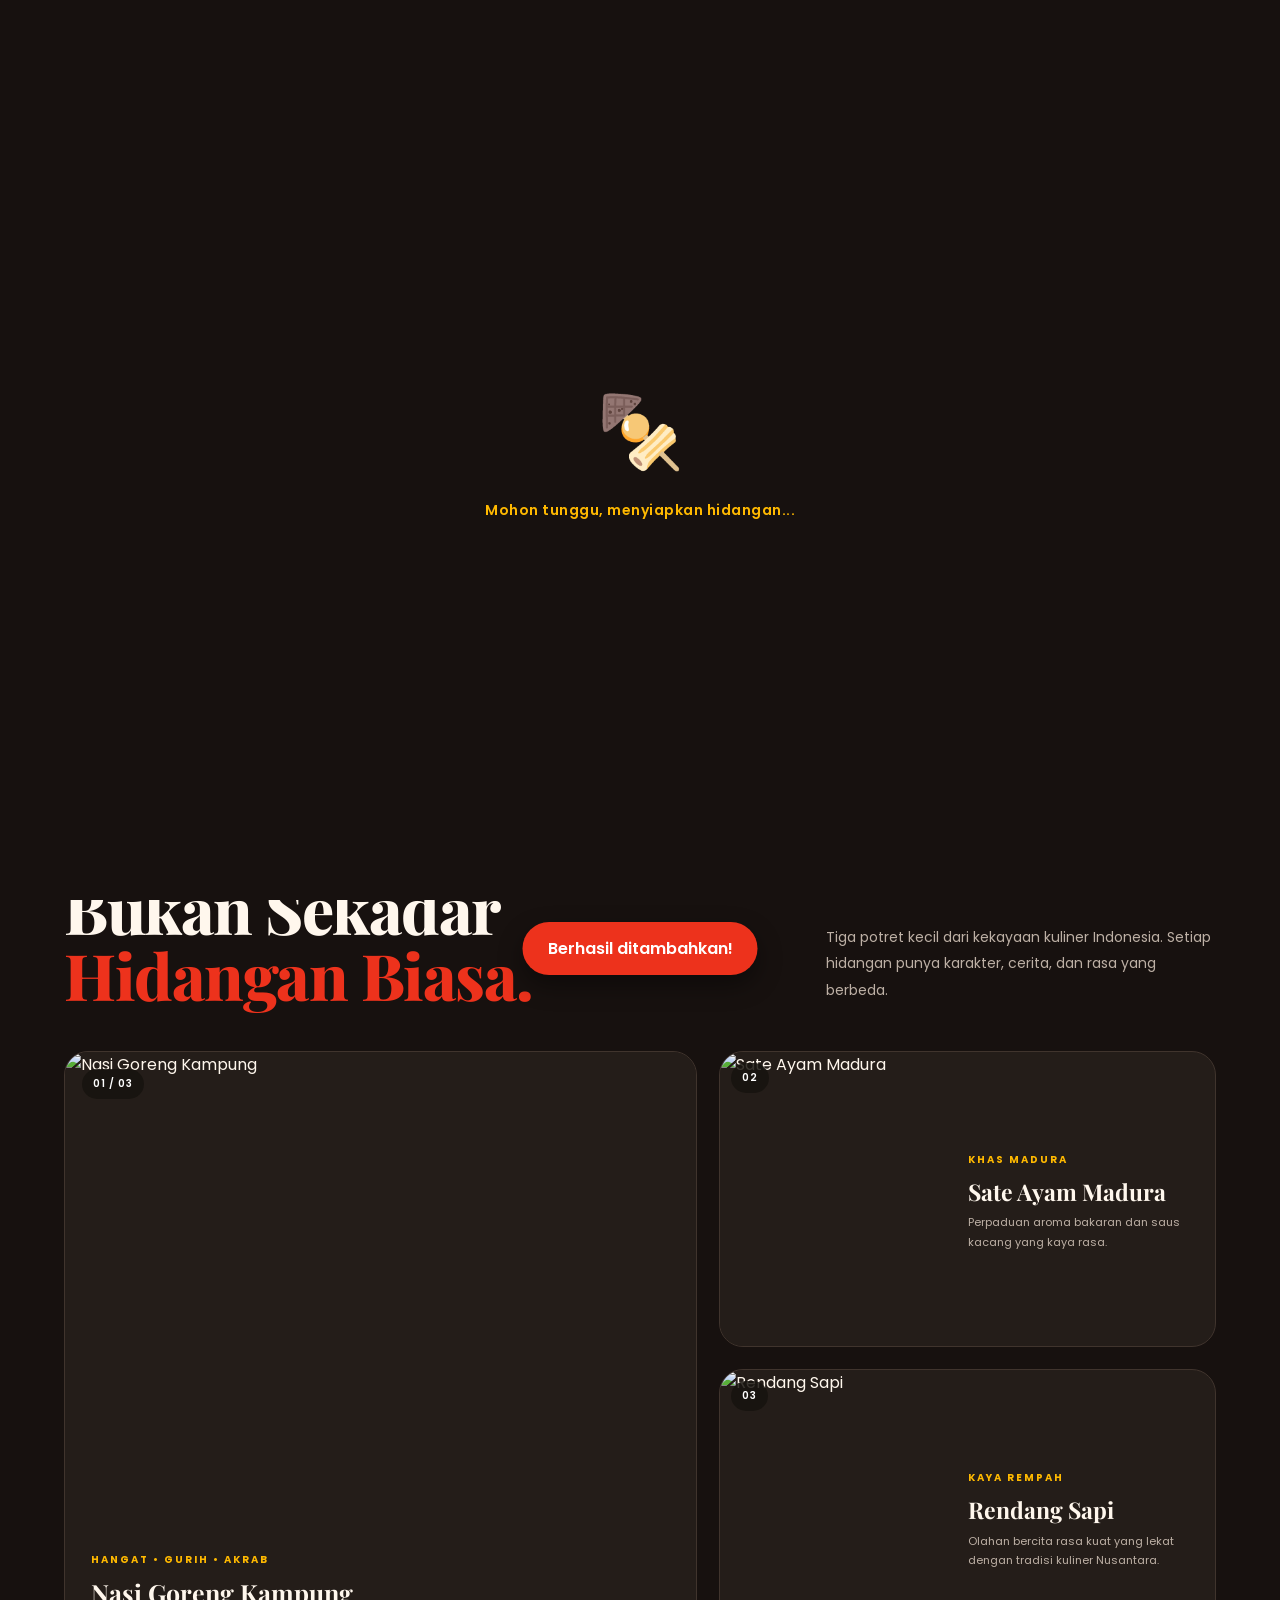
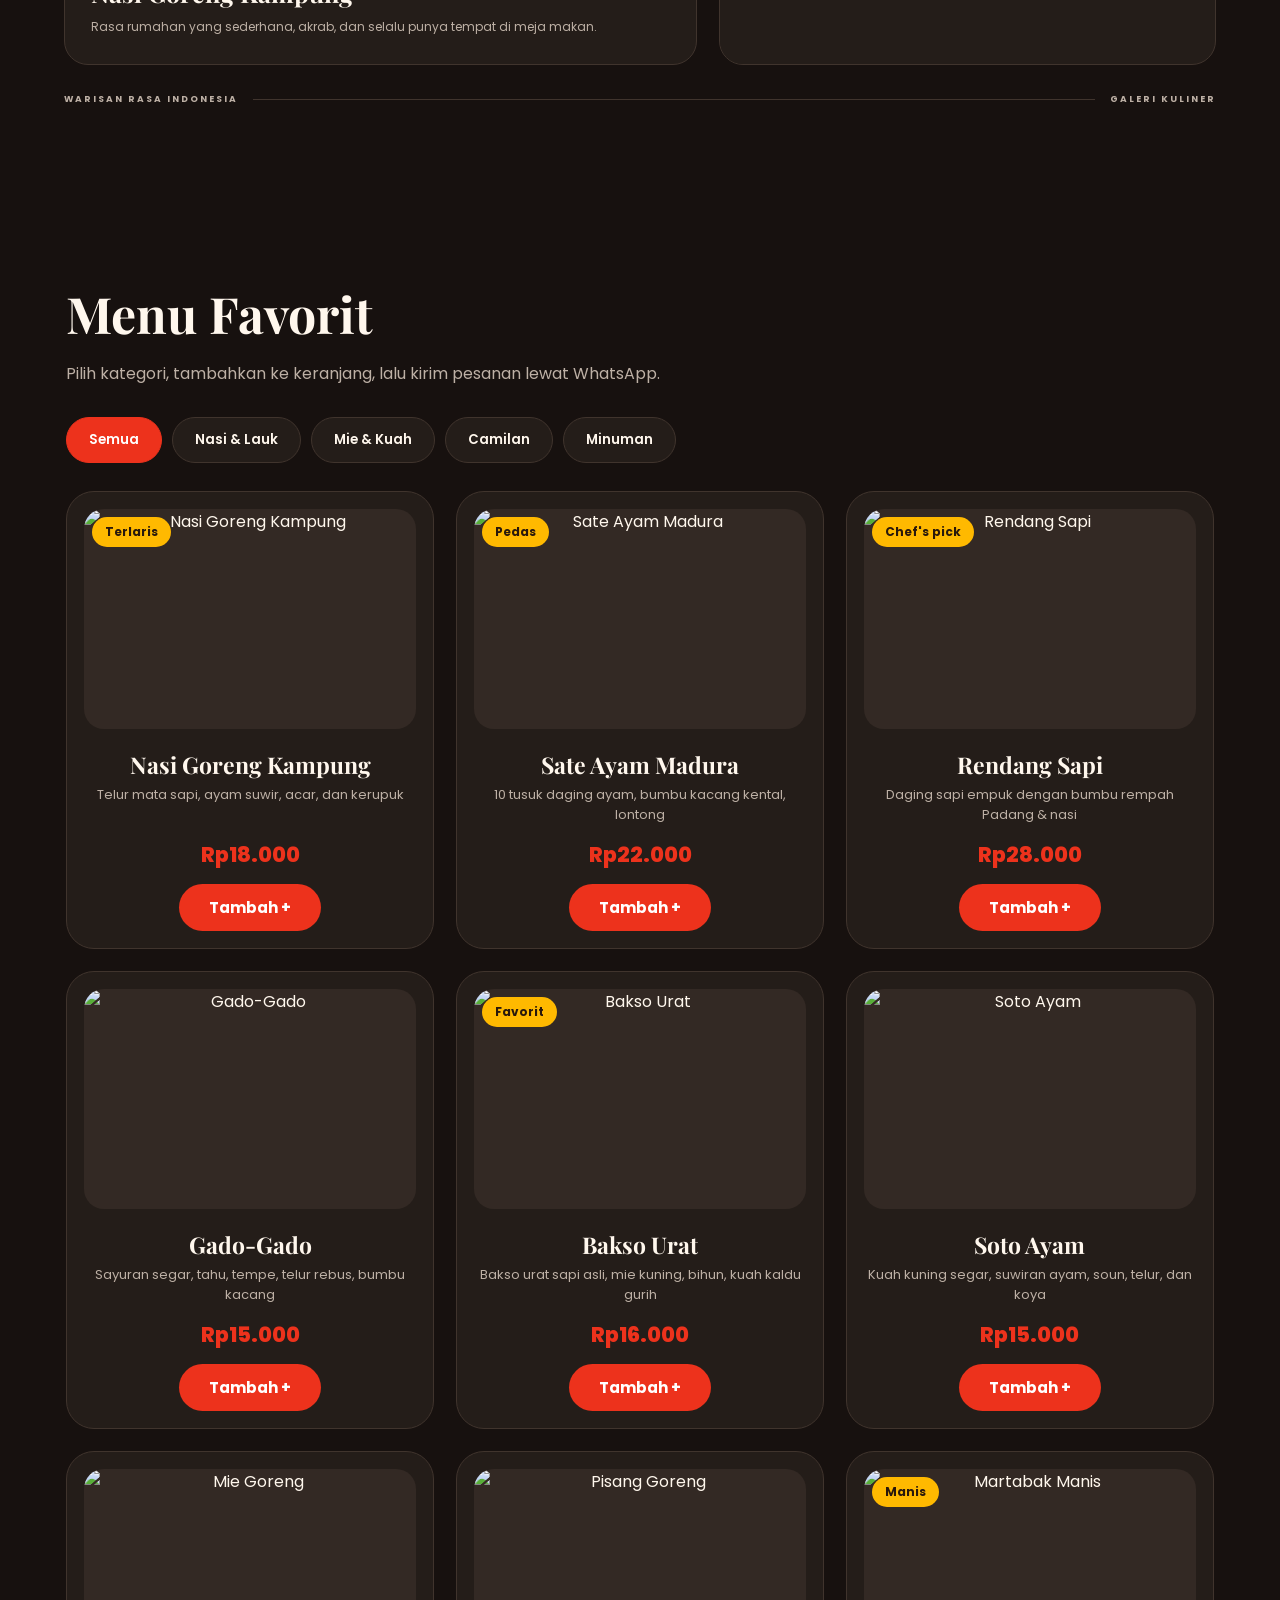
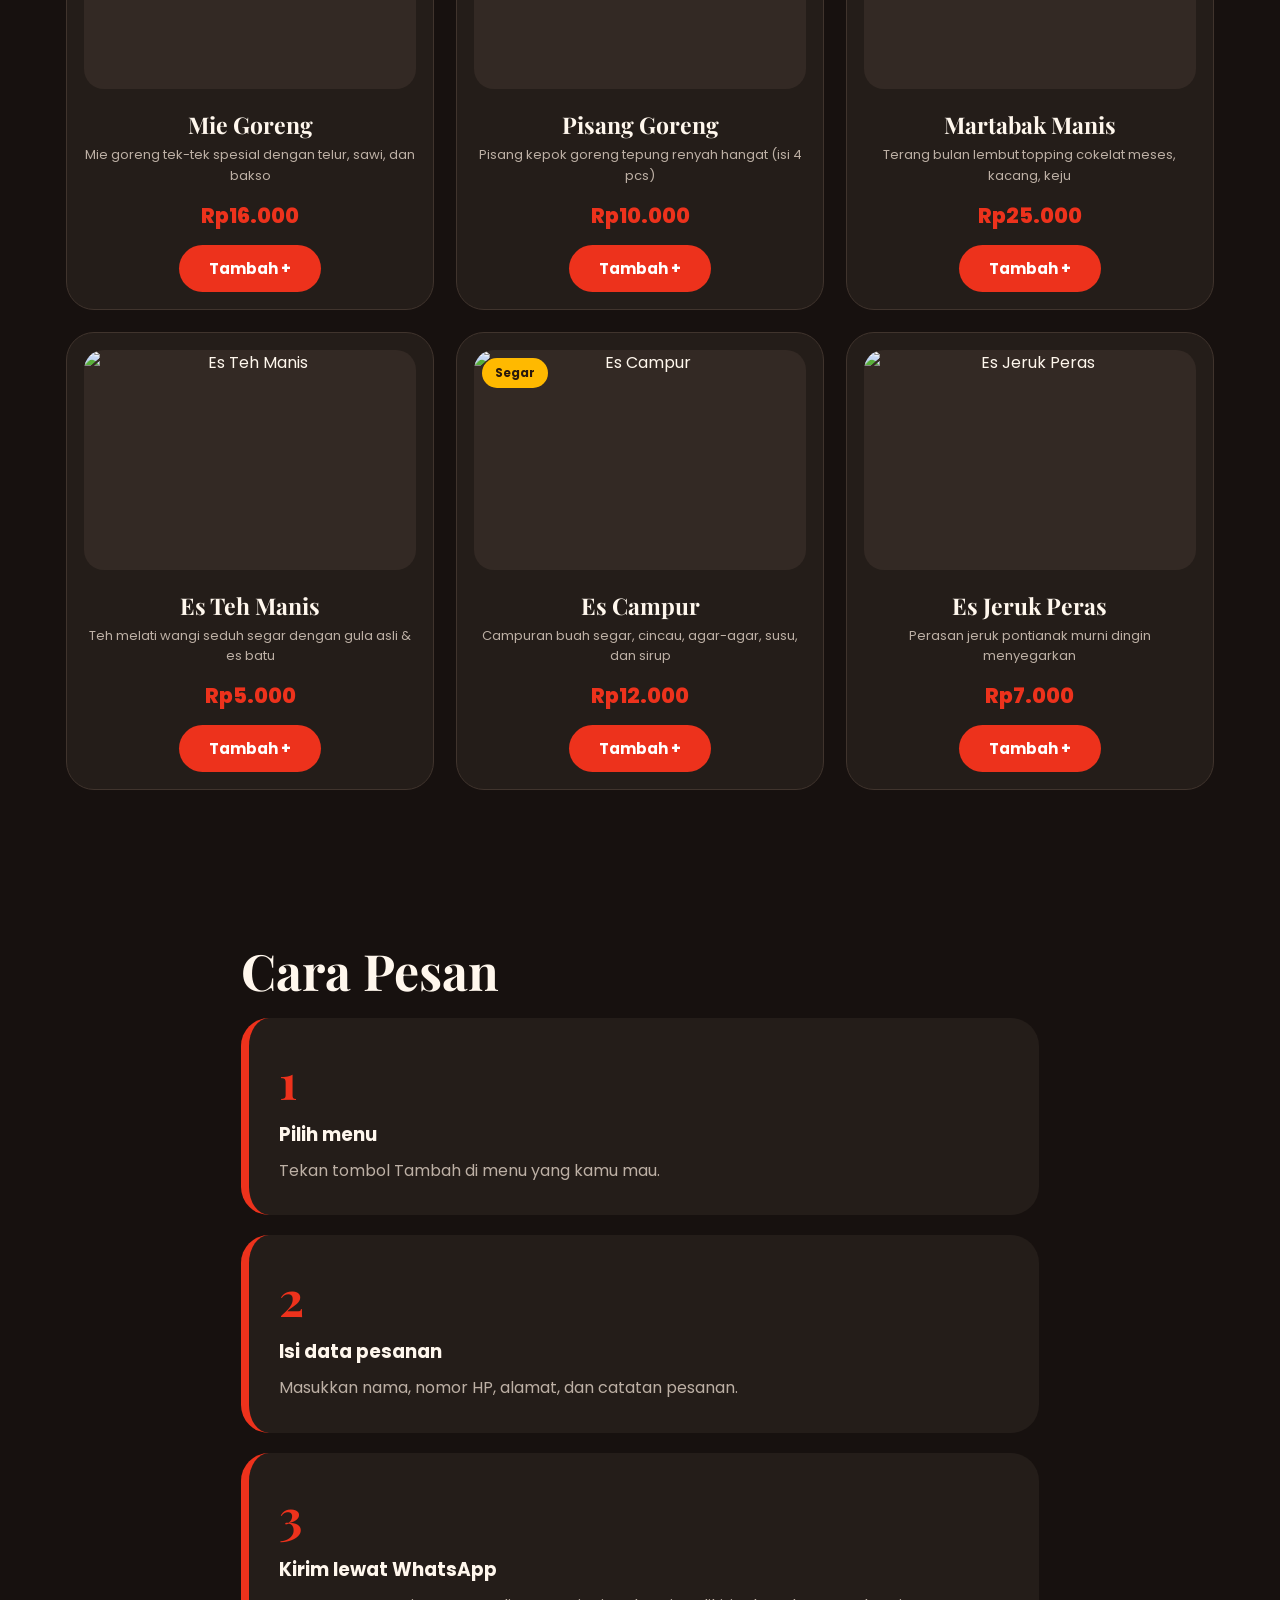
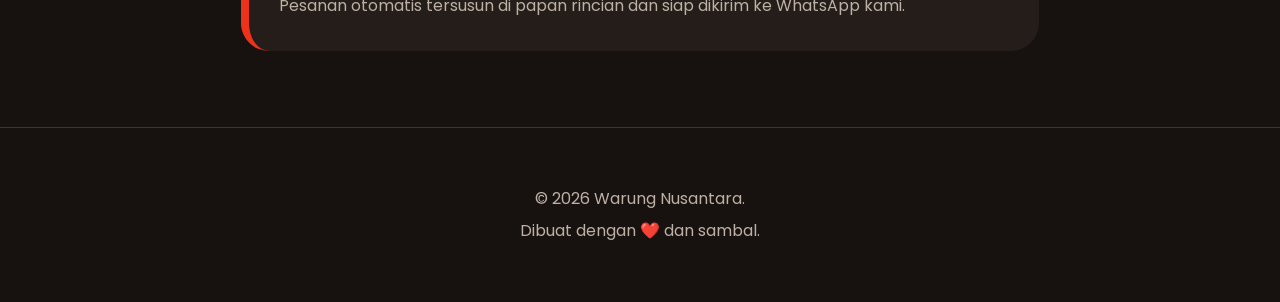
==== commit 00171fcf: "Add files via upload" ====
--- a/index.html
+++ b/index.html
@@ -17,7 +17,7 @@
 
 :root{--primary:#ed321c;--accent:#ffb900;--accent-text:#29180c;--primary-glow:rgba(237,50,28,.25);--hero-start:color-mix(in srgb,var(--primary) 55%,#35100b);--hero-mid:color-mix(in srgb,var(--primary) 35%,#1b100e);--bg:#17110f;--card:#241d19;--text:#fff7ed;--muted:#bdb0a5;--border:#40342d;--field-bg:var(--card);--board-bg:color-mix(in srgb,var(--primary) 12%,var(--card));--board-border:var(--primary);--board-highlight:var(--accent);--palette-bg:#17110f;--palette-card:#241d19;--palette-text:#fff7ed;--palette-muted:#bdb0a5;--palette-border:#40342d;--palette-light-bg:#fff8ed;--palette-light-card:#fff;--palette-light-text:#281a13;--palette-light-muted:#75675e;--palette-light-border:#e4d6c9}
 *{box-sizing:border-box;margin:0;padding:0}html{scroll-behavior:smooth}
-body{font-family:Poppins,sans-serif;background-image:linear-gradient(color-mix(in srgb,var(--bg) 78%,transparent),color-mix(in srgb,var(--bg) 78%,transparent)),url("gambar-01.jpg"),radial-gradient(ellipse at 8% 4%,color-mix(in srgb,var(--primary) 12%,transparent),transparent 34%),radial-gradient(ellipse at 92% 22%,color-mix(in srgb,var(--accent) 7%,transparent),transparent 30%);background-color:var(--bg);background-size:auto,430px auto,auto,auto;background-repeat:repeat,repeat, no-repeat,no-repeat;background-position:center top;background-attachment:fixed,fixed,fixed,fixed;color:var(--text);overflow-x:hidden;transition:background-color .3s,color .3s}body.light{background-image:linear-gradient(color-mix(in srgb,var(--bg) 95%,transparent),color-mix(in srgb,var(--bg) 95%,transparent)),url("gambar-02.jpg"),radial-gradient(ellipse at 8% 4%,color-mix(in srgb,var(--primary) 7%,transparent),transparent 34%),radial-gradient(ellipse at 92% 22%,color-mix(in srgb,var(--accent) 5%,transparent),transparent 30%);background-color:var(--bg);background-size:auto,430px auto,auto,auto;background-repeat:repeat,repeat,no-repeat,no-repeat;background-position:center top;background-attachment:fixed,fixed,fixed,fixed}
+body{font-family:Poppins,sans-serif;background-image:linear-gradient(color-mix(in srgb,var(--bg) 78%,transparent),color-mix(in srgb,var(--bg) 78%,transparent)),url("images/gambar-01.jpg"),radial-gradient(ellipse at 8% 4%,color-mix(in srgb,var(--primary) 12%,transparent),transparent 34%),radial-gradient(ellipse at 92% 22%,color-mix(in srgb,var(--accent) 7%,transparent),transparent 30%);background-color:var(--bg);background-size:auto,430px auto,auto,auto;background-repeat:repeat,repeat, no-repeat,no-repeat;background-position:center top;background-attachment:fixed,fixed,fixed,fixed;color:var(--text);overflow-x:hidden;transition:background-color .3s,color .3s}body.light{background-image:linear-gradient(color-mix(in srgb,var(--bg) 95%,transparent),color-mix(in srgb,var(--bg) 95%,transparent)),url("images/gambar-02.jpg"),radial-gradient(ellipse at 8% 4%,color-mix(in srgb,var(--primary) 7%,transparent),transparent 34%),radial-gradient(ellipse at 92% 22%,color-mix(in srgb,var(--accent) 5%,transparent),transparent 30%);background-color:var(--bg);background-size:auto,430px auto,auto,auto;background-repeat:repeat,repeat,no-repeat,no-repeat;background-position:center top;background-attachment:fixed,fixed,fixed,fixed}
 body.light{--bg:var(--palette-light-bg);--card:var(--palette-light-card);--text:var(--palette-light-text);--muted:var(--palette-light-muted);--border:var(--palette-light-border);--field-bg:var(--palette-light-card);--board-bg:color-mix(in srgb,var(--primary) 7%,var(--palette-light-card));--board-border:color-mix(in srgb,var(--primary) 75%,var(--palette-light-muted))}
 button{font-family:inherit;cursor:pointer}
 header{position:sticky;top:0;z-index:100;display:flex;align-items:center;justify-content:space-between;gap:10px;padding:14px 4%;background:color-mix(in srgb,var(--bg) 92%,transparent);backdrop-filter:blur(15px);border-bottom:1px solid var(--border)}
@@ -104,6 +104,7 @@
 .modal{position:fixed;inset:0;z-index:300;display:none;align-items:center;justify-content:center;padding:15px;background:#000a;backdrop-filter:blur(8px)}
 .modal.show{display:flex;animation:fade .25s}
 .modal.closing{display:flex;animation:fadeOut .18s ease forwards;pointer-events:none}
+.modal.closing .modal-content{animation:popOut .18s ease forwards}
 .modal-content{background:var(--card);color:var(--text);border-radius:28px;padding:25px;width:100%;max-width:570px;max-height:90vh;overflow-y:auto;overscroll-behavior:contain;-webkit-overflow-scrolling:touch;touch-action:pan-y;animation:pop .35s;border:1px solid var(--border)}
 body.modal-locked{overflow:hidden!important;overscroll-behavior:none;touch-action:none}
 @keyframes fade{from{opacity:0}to{opacity:1}}@keyframes pop{from{transform:scale(.85)}to{transform:scale(1)}}
@@ -153,10 +154,230 @@
 .showcase-main{display:flex;flex-direction:column;}
 .showcase-photo,.showcase-mini-photo{position:relative;overflow:hidden;background:var(--field-bg);}
 .showcase-photo{height:clamp(280px,38vw,470px);}
-.showcase-photo img,.showcase-mini-photo img{width:100%;height:100%;object-fit:cover;display:block;transition:transform .45s ease;}
+.showcase-photo img,.showcase-mini-photo img{width:100%;height:100%;object-fit:cover;display:block;transition:transform .8s cubic-bezier(.2,.7,.2,1);}
+.showcase-main:hover .showcase-photo img,.showcase-mini:hover .showcase-mini-photo img{transform:scale(1.045);}
+.showcase-index{position:absolute;left:17px;top:17px;padding:7px 11px;border-radius:30px;background:#17130fd9;color:#fff;font:600 10px Poppins,sans-serif;letter-spacing:1px;}
+.showcase-copy{padding:23px 26px 27px;}
+.showcase-copy h3,.showcase-mini-copy h3{font:700 25px/1.2 'Playfair Display',serif;color:var(--text);margin:8px 0;}
+.showcase-copy p,.showcase-mini-copy p{font:400 12px/1.8 Poppins,sans-serif;color:var(--muted);margin:0;}
+.showcase-side{display:grid;grid-template-rows:1fr 1fr;gap:22px;}
+.showcase-mini{display:grid;grid-template-columns: minmax(115px,.86fr) 1fr;min-height:0;}
+.showcase-mini-photo{min-height:190px;}
+.showcase-mini-copy{align-self:center;padding:18px 19px;}
+.showcase-mini-copy h3{font-size:clamp(18px,2vw,23px);}
+.showcase-mini-copy p{font-size:11px;}
+.showcase-mini-photo .showcase-index{left:11px;top:11px;}
+.showcase-foot{display:flex;align-items:center;gap:15px;margin-top:28px;color:var(--muted);font:700 9px Poppins,sans-serif;letter-spacing:2px;}
+.showcase-line{height:1px;flex:1;background:var(--border);}
+@media(max-width:700px){.showcase-top{grid-template-columns:1fr;gap:14px;margin-bottom:25px}.showcase-intro{margin:0;max-width:100%;font-size:12px}.showcase-layout{grid-template-columns:1fr;gap:14px}.showcase-photo{height:260px}.showcase-copy{padding:18px 20px 21px}.showcase-copy h3{font-size:23px}.showcase-side{gap:14px}.showcase-mini{grid-template-columns:42% 1fr;min-height:145px}.showcase-mini-photo{min-height:145px}.showcase-mini-copy{padding:13px 14px}.showcase-mini-copy h3{font-size:19px}.showcase-mini-copy p{font-size:10px;line-height:1.65}.showcase-foot{margin-top:21px;font-size:8px;letter-spacing:1.3px}}
+@media(max-width:600px){.hero{min-height:600px;padding:74px 18px 82px}.hero-kicker{font-size:8px;letter-spacing:1.5px;margin-bottom:19px}.hero h1{font-size:clamp(39px,10vw,58px)}.hero p{font-size:15px;line-height:1.85;margin:22px 0}.hero .btn{font-size:16px;padding:16px 36px}.hero-float{width:54px;height:54px;border-radius:18px;font-size:27px;opacity:.82}.hero-float.one{left:5%;top:9%}.hero-float.two{right:5%;top:11%;width:49px;height:49px;font-size:24px}.hero-float.three{left:6%;bottom:7%;width:46px;height:46px;font-size:23px}.hero-float.four{right:6%;bottom:7%;width:55px;height:55px;font-size:27px}.hero-details{gap:7px;margin-top:19px}.hero-details span{font-size:9px;padding:7px 9px}}
+@media(prefers-reduced-motion:reduce){.hero-float,.hero::before,.hero::after{animation:none!important}}
+@media(prefers-reduced-motion:reduce){.showcase-photo img,.showcase-mini-photo img{transition:none}}
+
 </style>
+<script>
+window.__warungLoaderStartedAt = Date.now();
+// Tampilkan loading minimal 3 detik hanya saat pertama kali membuka halaman.
+// Saat pengguna me-refresh halaman, loading tidak menahan tampilan selama 3 detik.
+const warungNavigation = performance.getEntriesByType("navigation")[0];
+window.__warungLoaderMinimumMs = warungNavigation && warungNavigation.type === "reload" ? 0 : 3000;
+</script>
 </head>
 <body>
-<!-- Bagian body dan script di file asli kamu terpotong di pesan sebelumnya; kirim lanjutan kode tersebut kalau mau saya lengkapi sekaligus -->
+<div id="foodLoader"><div class="loader-food">🍢</div><p>Mohon tunggu, menyiapkan hidangan...</p></div>
+<header><div class="logo">Warung<br>Nusantara</div><div class="header-actions"><button class="circle" onclick="openSettings()" title="Pengaturan">⚙</button><button class="cart-button" onclick="openCart()">Keranjang <span id="cartCount">0</span></button></div></header>
+<section class="hero" id="home"><div class="pepper one">🌶️</div><div class="pepper two">🍅</div><div class="hero-float one" aria-hidden="true">🌶️</div><div class="hero-float two" aria-hidden="true">🍅</div><div class="hero-float three" aria-hidden="true">🧄</div><div class="hero-float four" aria-hidden="true">🌿</div><div class="hero-content"><div class="hero-kicker">WARISAN KULINER INDONESIA · FRESHLY MADE</div><h1>CITA RASA <span>NUSANTARA</span></h1><p>Hangat, lezat, dan istimewa. Masakan khas Indonesia dengan cita rasa rumahan, disiapkan saat kamu pesan.</p><button class="btn" onclick="document.getElementById('menu').scrollIntoView({behavior:'smooth'})">Pesan Sekarang</button><div class="hero-details"><span><b>✦</b> Dimasak saat dipesan</span><span><b>✦</b> Rasa khas Nusantara</span></div></div></section>
+<section class="featured" id="showcase">
+  <div class="showcase-wrap">
+    <div class="showcase-top reveal">
+      <div><span class="showcase-kicker">CERITA DI BALIK RASA</span><h2 class="showcase-title">Bukan Sekadar<br><em>Hidangan Biasa.</em></h2></div>
+      <p class="showcase-intro">Tiga potret kecil dari kekayaan kuliner Indonesia. Setiap hidangan punya karakter, cerita, dan rasa yang berbeda.</p>
+    </div>
+    <div class="showcase-layout">
+      <article class="showcase-main reveal"><div class="showcase-photo"><img src="https://images.unsplash.com/photo-1603133872878-684f208fb84b?auto=format&fit=crop&w=600&q=80" alt="Nasi Goreng Kampung"><span class="showcase-index">01 / 03</span></div><div class="showcase-copy"><span class="showcase-tag">HANGAT • GURIH • AKRAB</span><h3>Nasi Goreng Kampung</h3><p>Rasa rumahan yang sederhana, akrab, dan selalu punya tempat di meja makan.</p></div></article>
+      <div class="showcase-side">
+        <article class="showcase-mini reveal"><div class="showcase-mini-photo"><img src="images/gambar-03.jpg" alt="Sate Ayam Madura"><span class="showcase-index">02</span></div><div class="showcase-mini-copy"><span class="showcase-tag">KHAS MADURA</span><h3>Sate Ayam Madura</h3><p>Perpaduan aroma bakaran dan saus kacang yang kaya rasa.</p></div></article>
+        <article class="showcase-mini reveal"><div class="showcase-mini-photo"><img src="images/gambar-04.jpg" alt="Rendang Sapi"><span class="showcase-index">03</span></div><div class="showcase-mini-copy"><span class="showcase-tag">KAYA REMPAH</span><h3>Rendang Sapi</h3><p>Olahan bercita rasa kuat yang lekat dengan tradisi kuliner Nusantara.</p></div></article>
+      </div>
+    </div>
+    <div class="showcase-foot reveal"><span>WARISAN RASA INDONESIA</span><span class="showcase-line"></span><span>GALERI KULINER</span></div>
+  </div>
+</section>
+<section id="menu" class="menu-section"><h2 class="section-title reveal">Menu Favorit</h2><p class="section-desc reveal">Pilih kategori, tambahkan ke keranjang, lalu kirim pesanan lewat WhatsApp.</p>
+<div class="categories reveal"><button class="category active" onclick="filterMenu('Semua',this)">Semua</button><button class="category" onclick="filterMenu('Nasi & Lauk',this)">Nasi & Lauk</button><button class="category" onclick="filterMenu('Mie & Kuah',this)">Mie & Kuah</button><button class="category" onclick="filterMenu('Camilan',this)">Camilan</button><button class="category" onclick="filterMenu('Minuman',this)">Minuman</button></div><div class="menu-grid" id="menuGrid"></div></section>
+<section class="instructions"><h2 class="section-title reveal">Cara Pesan</h2><div class="steps"><div class="step reveal"><strong>1</strong><h3>Pilih menu</h3><p>Tekan tombol Tambah di menu yang kamu mau.</p></div><div class="step reveal"><strong>2</strong><h3>Isi data pesanan</h3><p>Masukkan nama, nomor HP, alamat, dan catatan pesanan.</p></div><div class="step reveal"><strong>3</strong><h3>Kirim lewat WhatsApp</h3><p>Pesanan otomatis tersusun di papan rincian dan siap dikirim ke WhatsApp kami.</p></div></div></section>
+<footer><p>© 2026 Warung Nusantara.</p><p>Dibuat dengan ❤️ dan sambal.</p></footer>
+<div class="modal" id="cartModal"><div class="modal-content"><div class="modal-header"><h2>Keranjang Belanja</h2><button class="close" onclick="closeModal('cartModal')">×</button></div><div id="cartItems"></div><div class="total-box"><div class="total-row"><span>Subtotal</span><b id="cartSubtotal">Rp0</b></div></div><button class="btn" style="width:100%" onclick="openCheckout()">Lanjut Pesan</button></div></div>
+<div class="modal" id="checkoutModal"><div class="modal-content"><div class="modal-header"><h2>Data Pesanan</h2><button class="close" onclick="closeModal('checkoutModal')">×</button></div>
+<form id="orderForm"><div class="form-group"><label>Nama</label><input id="customerName" placeholder="Nama kamu" oninput="updateOrderBoard()" required></div><div class="form-group"><label>No. HP</label><input id="customerPhone" type="tel" placeholder="08xx xxxx xxxx" oninput="updateOrderBoard()" required></div>
+<div class="form-group"><label>Jenis pesanan</label><div class="delivery-options"><button type="button" class="active" id="deliveryBtn" onclick="setDelivery('Diantar')">Diantar</button><button type="button" id="pickupBtn" onclick="setDelivery('Ambil sendiri')">Ambil sendiri</button></div></div>
+<div class="form-group" id="addressGroup"><label>Alamat lengkap</label><input class="compact-field" id="customerAddress" type="text" placeholder="Jalan, nomor, patokan" enterkeyhint="done" oninput="updateOrderBoard()" onkeydown="if(event.key==='Enter')event.preventDefault()"></div><div class="form-group"><label>Catatan</label><input class="compact-field" id="customerNote" type="text" placeholder="Contoh: sambal dipisah, tidak pakai bawang" enterkeyhint="done" oninput="updateOrderBoard()" onkeydown="if(event.key==='Enter')event.preventDefault()"></div>
+<div class="order-board"><div class="order-board-title">📋 PAPAN INFORMASI PESANAN</div><pre id="orderBoardText"></pre></div>
+<div class="total-box"><div class="total-row"><span>Subtotal</span><b id="checkoutSubtotal">Rp0</b></div><div class="total-row"><span>Ongkir</span><b id="shipping">Rp5.000</b></div><div class="total-row final"><span>Total</span><b id="grandTotal">Rp0</b></div></div><button class="btn" id="sendWhatsAppBtn" type="submit" style="width:100%"><span class="wa-btn-label">Kirim Pesanan ke WhatsApp</span></button><p id="waLoadingHint" class="wa-loading-hint" role="status" aria-live="polite" hidden>Menyiapkan pesanan kamu...</p></form></div></div>
+<div class="modal" id="settingsModal"><div class="modal-content"><div class="modal-header"><h2>Pengaturan</h2><button class="close" onclick="closeModal('settingsModal')">×</button></div>
+<div class="setting-option"><h4>Mode tampilan</h4><div class="delivery-options"><button id="darkBtn" class="active" onclick="setTheme('dark')">Gelap</button><button id="lightBtn" onclick="setTheme('light')">Terang</button></div></div>
+<div class="setting-option"><h4>Warna tema</h4><div class="theme-colors"><button class="color-dot selected" style="background:#ed321c" aria-label="Tema merah dan emas" title="Merah dan emas" onclick="setColor('#ed321c','#ffb900',this)"></button><button class="color-dot" style="background:#ffb900" aria-label="Tema emas" title="Emas" onclick="setColor('#e99a00','#ffca28',this)"></button><button class="color-dot" style="background:#269b68" aria-label="Tema hijau" title="Hijau" onclick="setColor('#269b68','#ffbd35',this)"></button><button class="color-dot" style="background:#936044" aria-label="Tema cokelat" title="Cokelat" onclick="setColor('#936044','#d9a66c',this)"></button></div></div>
+<div class="setting-option"><h4>Animasi</h4><label style="display:flex;gap:12px;align-items:center"><input type="checkbox" id="animationToggle" checked onchange="toggleAnimation(this.checked)">Efek gerak & 3D</label></div></div></div>
+<div class="toast" id="toast">Berhasil ditambahkan!</div>
+<script>
+const products=[
+{id:1,name:"Nasi Goreng Kampung",description:"Telur mata sapi, ayam suwir, acar, dan kerupuk",price:18000,category:"Nasi & Lauk",tag:"Terlaris",image:"https://images.unsplash.com/photo-1603133872878-684f208fb84b?auto=format&fit=crop&w=800&q=80"},
+{id:2,name:"Sate Ayam Madura",description:"10 tusuk daging ayam, bumbu kacang kental, lontong",price:22000,category:"Nasi & Lauk",tag:"Pedas",image:"images/gambar-03.jpg"},
+{id:3,name:"Rendang Sapi",description:"Daging sapi empuk dengan bumbu rempah Padang & nasi",price:28000,category:"Nasi & Lauk",tag:"Chef's pick",image:"images/gambar-04.jpg"},
+{id:4,name:"Gado-Gado",description:"Sayuran segar, tahu, tempe, telur rebus, bumbu kacang",price:15000,category:"Nasi & Lauk",tag:"",image:"images/gambar-05.jpg"},
+{id:5,name:"Bakso Urat",description:"Bakso urat sapi asli, mie kuning, bihun, kuah kaldu gurih",price:16000,category:"Mie & Kuah",tag:"Favorit",image:"images/gambar-06.jpg"},
+{id:6,name:"Soto Ayam",description:"Kuah kuning segar, suwiran ayam, soun, telur, dan koya",price:15000,category:"Mie & Kuah",tag:"",image:"images/gambar-07.jpg"},
+{id:7,name:"Mie Goreng",description:"Mie goreng tek-tek spesial dengan telur, sawi, dan bakso",price:16000,category:"Mie & Kuah",tag:"",image:"https://images.unsplash.com/photo-1612929633738-8fe44f7ec841?auto=format&fit=crop&w=800&q=80"},
+{id:8,name:"Pisang Goreng",description:"Pisang kepok goreng tepung renyah hangat (isi 4 pcs)",price:10000,category:"Camilan",tag:"",image:"images/gambar-08.jpg"},
+{id:9,name:"Martabak Manis",description:"Terang bulan lembut topping cokelat meses, kacang, keju",price:25000,category:"Camilan",tag:"Manis",image:"images/gambar-09.jpg"},
+{id:10,name:"Es Teh Manis",description:"Teh melati wangi seduh segar dengan gula asli & es batu",price:5000,category:"Minuman",tag:"",image:"https://images.unsplash.com/photo-1556679343-c7306c1976bc?auto=format&fit=crop&w=800&q=80"},
+{id:11,name:"Es Campur",description:"Campuran buah segar, cincau, agar-agar, susu, dan sirup",price:12000,category:"Minuman",tag:"Segar",image:"images/gambar-10.jpg"},
+{id:12,name:"Es Jeruk Peras",description:"Perasan jeruk pontianak murni dingin menyegarkan",price:7000,category:"Minuman",tag:"",image:"images/gambar-11.jpg"}
+];
+const WHATSAPP_NUMBER="62895411793546";
+const DELIVERY_FEE=5000;
+let cart={},deliveryType="Diantar";
+let pageScrollBeforeModal=0;
+function lockBackgroundScroll(){if(document.body.classList.contains("modal-locked"))return;pageScrollBeforeModal=window.scrollY||window.pageYOffset;document.body.classList.add("modal-locked");document.body.style.position="fixed";document.body.style.top=`-${pageScrollBeforeModal}px`;document.body.style.left="0";document.body.style.right="0";document.body.style.width="100%";}
+function unlockBackgroundScroll(){if(document.querySelector(".modal.show:not(.closing)"))return;document.body.classList.remove("modal-locked");document.body.style.position="";document.body.style.top="";document.body.style.left="";document.body.style.right="";document.body.style.width="";const root=document.documentElement;const previousScrollBehavior=root.style.scrollBehavior;root.style.scrollBehavior="auto";window.scrollTo(0,pageScrollBeforeModal);root.style.scrollBehavior=previousScrollBehavior;}
+function rupiah(n){return "Rp"+Number(n).toLocaleString("id-ID")}
+function renderMenu(category="Semua"){
+ const grid=document.getElementById("menuGrid");grid.innerHTML="";
+ products.filter(p=>category==="Semua"||p.category===category).forEach(p=>{
+  const card=document.createElement("div");card.className="menu-card reveal";
+  card.innerHTML=`${p.tag?`<span class="tag">${p.tag}</span>`:""}<img class="food-image" src="${p.image}" alt="${p.name}" loading="lazy" onerror="this.onerror=null;this.src='https://placehold.co/600x400/241d19/ffb900?text='+encodeURIComponent('${p.name}')"><h3>${p.name}</h3><p>${p.description}</p><div class="price">${rupiah(p.price)}</div><button class="add-btn">Tambah +</button>`;
+  card.onclick=()=>animateMenuCard(card);card.querySelector(".add-btn").onclick=(event)=>{event.stopPropagation();addToCart(p.id)};grid.appendChild(card);
+ });observeReveal();
+}
+function filterMenu(category,btn){document.querySelectorAll(".category").forEach(b=>b.classList.remove("active"));btn.classList.add("active");renderMenu(category)}
+function addToCart(id){cart[id]=(cart[id]||0)+1;updateCartUI();showToast("Ditambahkan ke keranjang!")}
+function changeQty(id,delta){cart[id]=(cart[id]||0)+delta;if(cart[id]<=0)delete cart[id];updateCartUI()}
+function getCartSubtotal(){let total=0;for(const id in cart){const item=products.find(p=>p.id==id);if(item)total+=item.price*cart[id]}return total}
+function updateCartUI(){
+ const count=Object.values(cart).reduce((a,b)=>a+b,0);document.getElementById("cartCount").textContent=count;
+ const container=document.getElementById("cartItems");container.innerHTML="";
+ if(!count)container.innerHTML=`<p style="text-align:center;color:var(--muted);padding:25px 0">Keranjang masih kosong.</p>`;
+ else for(const id in cart){const item=products.find(p=>p.id==id);if(!item)continue;const row=document.createElement("div");row.className="cart-row";row.innerHTML=`<div><strong>${item.name}</strong><div style="color:var(--muted);font-size:13px">${rupiah(item.price)} x ${cart[id]}</div></div><div class="qty"><button type="button" onclick="changeQty(${item.id},-1)">-</button><span>${cart[id]}</span><button type="button" onclick="changeQty(${item.id},1)">+</button></div>`;container.appendChild(row)}
+ document.getElementById("cartSubtotal").textContent=rupiah(getCartSubtotal());updateCheckoutTotals();
+}
+function updateCheckoutTotals(){const subtotal=getCartSubtotal(),ongkir=deliveryType==="Diantar"?DELIVERY_FEE:0;document.getElementById("checkoutSubtotal").textContent=rupiah(subtotal);document.getElementById("shipping").textContent=ongkir===0?"Gratis":rupiah(ongkir);document.getElementById("grandTotal").textContent=rupiah(subtotal+ongkir);updateOrderBoard()}
+function buildOrderSummaryText(){
+ const name=document.getElementById("customerName").value.trim()||"-",phone=document.getElementById("customerPhone").value.trim()||"-",address=document.getElementById("customerAddress").value.trim()||"-",note=document.getElementById("customerNote").value.trim()||"-";
+ let itemsList="",no=1;for(const id in cart){const item=products.find(p=>p.id==id);if(item){itemsList+=`${no}. ${item.name} (${cart[id]}x) = ${rupiah(item.price*cart[id])}\n`;no++}}
+ if(!itemsList)itemsList="(Belum ada menu dipilih)\n";
+ const subtotal=getCartSubtotal(),ongkir=deliveryType==="Diantar"?DELIVERY_FEE:0;
+ return `PESANAN WARUNG NUSANTARA\n--------------------------\nNama    : ${name}\nNo. HP  : ${phone}\nMetode  : ${deliveryType}\n${deliveryType==="Diantar"?`Alamat  : ${address}\n`:""}Catatan : ${note}\n--------------------------\nDAFTAR MENU:\n${itemsList}--------------------------\nSubtotal: ${rupiah(subtotal)}\nOngkir  : ${ongkir===0?"Gratis":rupiah(ongkir)}\nTOTAL   : ${rupiah(subtotal+ongkir)}`;
+}
+function updateOrderBoard(){const board=document.getElementById("orderBoardText");if(board)board.textContent=buildOrderSummaryText()}
+function showModal(id){const modal=document.getElementById(id);if(modal._closeTimer){clearTimeout(modal._closeTimer);modal._closeTimer=null}modal.classList.remove("closing");modal.classList.add("show");lockBackgroundScroll()}
+function openCart(){updateCartUI();showModal("cartModal")}
+function openCheckout(){if(!Object.keys(cart).length){showToast("Pilih menu dulu sebelum pesan!");return}closeModal("cartModal");updateCheckoutTotals();showModal("checkoutModal")}
+function openSettings(){showModal("settingsModal")}
+function closeModal(id){const modal=document.getElementById(id);if(!modal||!modal.classList.contains("show")||modal.classList.contains("closing"))return;modal.classList.add("closing");modal._closeTimer=setTimeout(()=>{modal.classList.remove("show","closing");modal._closeTimer=null;unlockBackgroundScroll()},180)}
+function setDelivery(type){deliveryType=type;document.getElementById("deliveryBtn").classList.toggle("active",type==="Diantar");document.getElementById("pickupBtn").classList.toggle("active",type==="Ambil sendiri");document.getElementById("addressGroup").style.display=type==="Diantar"?"block":"none";updateCheckoutTotals()}
+let waRedirectTimer=null;
+document.getElementById("orderForm").addEventListener("submit",function(e){
+ e.preventDefault();
+ if(waRedirectTimer)return;
+ if(!Object.keys(cart).length){showToast("Keranjang masih kosong!");return}
+ const address=document.getElementById("customerAddress").value.trim();
+ if(deliveryType==="Diantar"&&!address){showToast("Isi alamat lengkap dulu ya!");document.getElementById("customerAddress").focus();return}
+ const pesanWA="Halo Warung Nusantara, saya mau pesan:\n\n"+buildOrderSummaryText();
+ const waUrl=`https://wa.me/${WHATSAPP_NUMBER}?text=${encodeURIComponent(pesanWA)}`;
+ const sendBtn=document.getElementById("sendWhatsAppBtn"),label=sendBtn.querySelector(".wa-btn-label"),hint=document.getElementById("waLoadingHint");
+ sendBtn.disabled=true;sendBtn.setAttribute("aria-busy","true");
+ label.innerHTML='<span class="wa-loading-row"><span class="wa-spinner" aria-hidden="true"></span><span>Menghubungkan ke WhatsApp...</span></span>';
+ hint.hidden=false;
+ // Navigasi di tab yang sama agar tidak tertahan pemblokir pop-up browser.
+ waRedirectTimer=setTimeout(()=>{window.location.href=waUrl;},750);
+});
+function resetWhatsAppLoading(){
+ // Pulihkan status setiap kali halaman aktif kembali dari WhatsApp.
+ if(waRedirectTimer){clearTimeout(waRedirectTimer);waRedirectTimer=null}
+ const sendBtn=document.getElementById("sendWhatsAppBtn");
+ if(sendBtn){
+  sendBtn.disabled=false;
+  sendBtn.removeAttribute("aria-busy");
+  const label=sendBtn.querySelector(".wa-btn-label");
+  if(label)label.textContent="Kirim Pesanan ke WhatsApp";
+ }
+ const hint=document.getElementById("waLoadingHint");
+ if(hint)hint.hidden=true;
+}
+// pageshow menangani navigasi/bfcache; visibilitychange dan focus menangani
+// perpindahan aplikasi WhatsApp pada browser mobile yang tetap mempertahankan halaman.
+window.addEventListener("pageshow",resetWhatsAppLoading);
+document.addEventListener("visibilitychange",function(){
+ if(document.visibilityState==="visible")resetWhatsAppLoading();
+});
+window.addEventListener("focus",resetWhatsAppLoading);
+function animateMenuCard(card){if(document.body.classList.contains("no-anim"))return;card.classList.remove("is-floating");void card.offsetWidth;card.classList.add("is-floating");clearTimeout(card._floatTimer);card._floatTimer=setTimeout(()=>card.classList.remove("is-floating"),900)}
+function showToast(msg){const t=document.getElementById("toast");t.textContent=msg;t.classList.add("show");clearTimeout(window.toastTimer);window.toastTimer=setTimeout(()=>t.classList.remove("show"),2200)}
+function setTheme(mode){document.body.classList.toggle("light",mode==="light");const dark=document.getElementById("darkBtn"),light=document.getElementById("lightBtn");if(dark)dark.classList.toggle("active",mode==="dark");if(light)light.classList.toggle("active",mode==="light")}
+function setColor(primary,accent,el){
+ const root=document.documentElement;
+ const palettes={
+  "#ed321c":{primary:"#ed321c",accent:"#ffb900",accentText:"#29180c",glow:"rgba(237,50,28,.25)",dark:["#17110f","#241d19","#fff7ed","#bdb0a5","#40342d"],light:["#fff8ed","#fffdf8","#281a13","#75675e","#e4d6c9"]},
+  "#e99a00":{primary:"#e99a00",accent:"#ffca28",accentText:"#291d08",glow:"rgba(233,154,0,.25)",dark:["#19150e","#292216","#fff8e9","#c9b99c","#49402e"],light:["#fff9e9","#fffef8","#30240f","#79694d","#eadbb8"]},
+  "#269b68":{primary:"#269b68",accent:"#ffbd35",accentText:"#263016",glow:"rgba(38,155,104,.25)",dark:["#101a15","#1b2a22","#effff5","#a9c6b5","#30483a"],light:["#effaf2","#fbfffc","#173525","#607968","#cfe4d5"]},
+  "#936044":{primary:"#936044",accent:"#d9a66c",accentText:"#2c1b10",glow:"rgba(147,96,68,.25)",dark:["#19120f","#2a201b","#fff4e9","#c5b1a1","#49372c"],light:["#fbf1e8","#fffdf9","#352319","#806b5c","#e5d2c2"]}
+ };
+ const palette=palettes[primary.toLowerCase()]||palettes["#ed321c"];
+ root.style.setProperty("--primary",palette.primary);root.style.setProperty("--accent",palette.accent);
+ root.style.setProperty("--accent-text",palette.accentText);root.style.setProperty("--primary-glow",palette.glow);
+ root.style.setProperty("--hero-start",`color-mix(in srgb,${palette.primary} 55%,${palette.dark[0]})`);
+ root.style.setProperty("--hero-mid",`color-mix(in srgb,${palette.primary} 35%,${palette.dark[0]})`);
+ ["--palette-bg","--palette-card","--palette-text","--palette-muted","--palette-border"].forEach((v,i)=>root.style.setProperty(v,palette.dark[i]));
+ ["--palette-light-bg","--palette-light-card","--palette-light-text","--palette-light-muted","--palette-light-border"].forEach((v,i)=>root.style.setProperty(v,palette.light[i]));
+ root.style.setProperty("--board-border",palette.primary);root.style.setProperty("--board-highlight",palette.accent);
+ document.querySelectorAll(".color-dot").forEach(d=>d.classList.remove("selected"));if(el)el.classList.add("selected");
+}
+let revealObserver=null;
+function observeReveal(){
+ if(!("IntersectionObserver" in window)) {
+  document.querySelectorAll(".reveal").forEach(el=>el.classList.add("show"));
+  return;
+ }
+ if(document.body.classList.contains("no-anim")) {
+  document.querySelectorAll(".reveal").forEach(el=>el.classList.add("show"));
+  return;
+ }
+ if(revealObserver) revealObserver.disconnect();
+ revealObserver=new IntersectionObserver(entries=>{
+  entries.forEach(entry=>{
+   if(entry.isIntersecting){
+    entry.target.classList.add("show");
+    revealObserver.unobserve(entry.target);
+   }
+  });
+ },{threshold:.1,rootMargin:"0px 0px -35px 0px"});
+ document.querySelectorAll(".reveal:not(.show)").forEach(el=>revealObserver.observe(el));
+}
+function toggleAnimation(enabled){
+ document.body.classList.toggle("no-anim",!enabled);
+ if(revealObserver){revealObserver.disconnect();revealObserver=null;}
+ const revealItems=document.querySelectorAll(".reveal");
+ if(!enabled){
+  revealItems.forEach(el=>el.classList.add("show"));
+  return;
+ }
+ // Reset reveal state so scroll animations can run again immediately,
+ // without requiring a page refresh.
+ revealItems.forEach(el=>el.classList.remove("show"));
+ requestAnimationFrame(()=>observeReveal());
+}
+window.addEventListener("load",()=>{
+ renderMenu();
+ updateCartUI();
+ const loader=document.getElementById("foodLoader");
+ const minimumVisibleMs=window.__warungLoaderMinimumMs ?? 3000;
+ const startedAt=window.__warungLoaderStartedAt||Date.now();
+ const remaining=Math.max(0,minimumVisibleMs-(Date.now()-startedAt));
+ setTimeout(()=>{
+  loader.style.opacity="0";
+  setTimeout(()=>{loader.style.display="none";},500);
+ },remaining);
+});
+</script>
 </body>
-</html>
+</html>
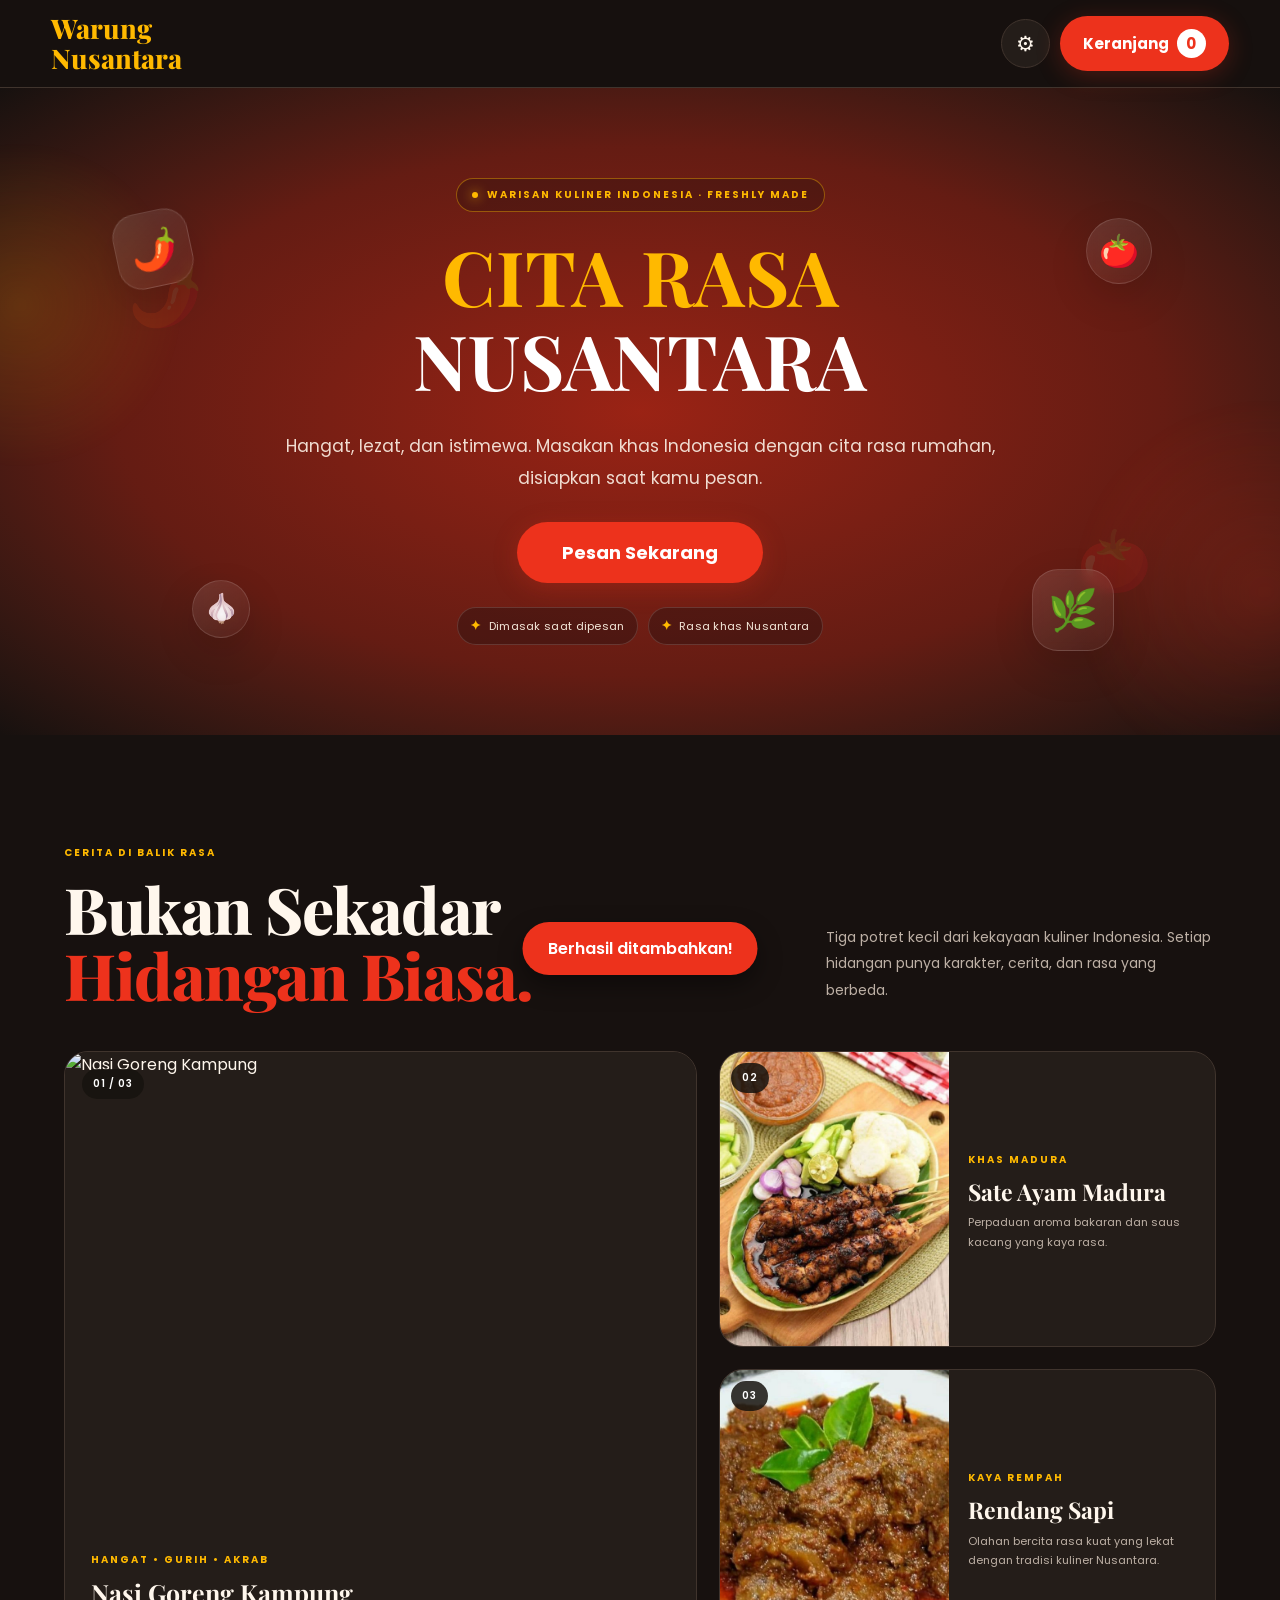
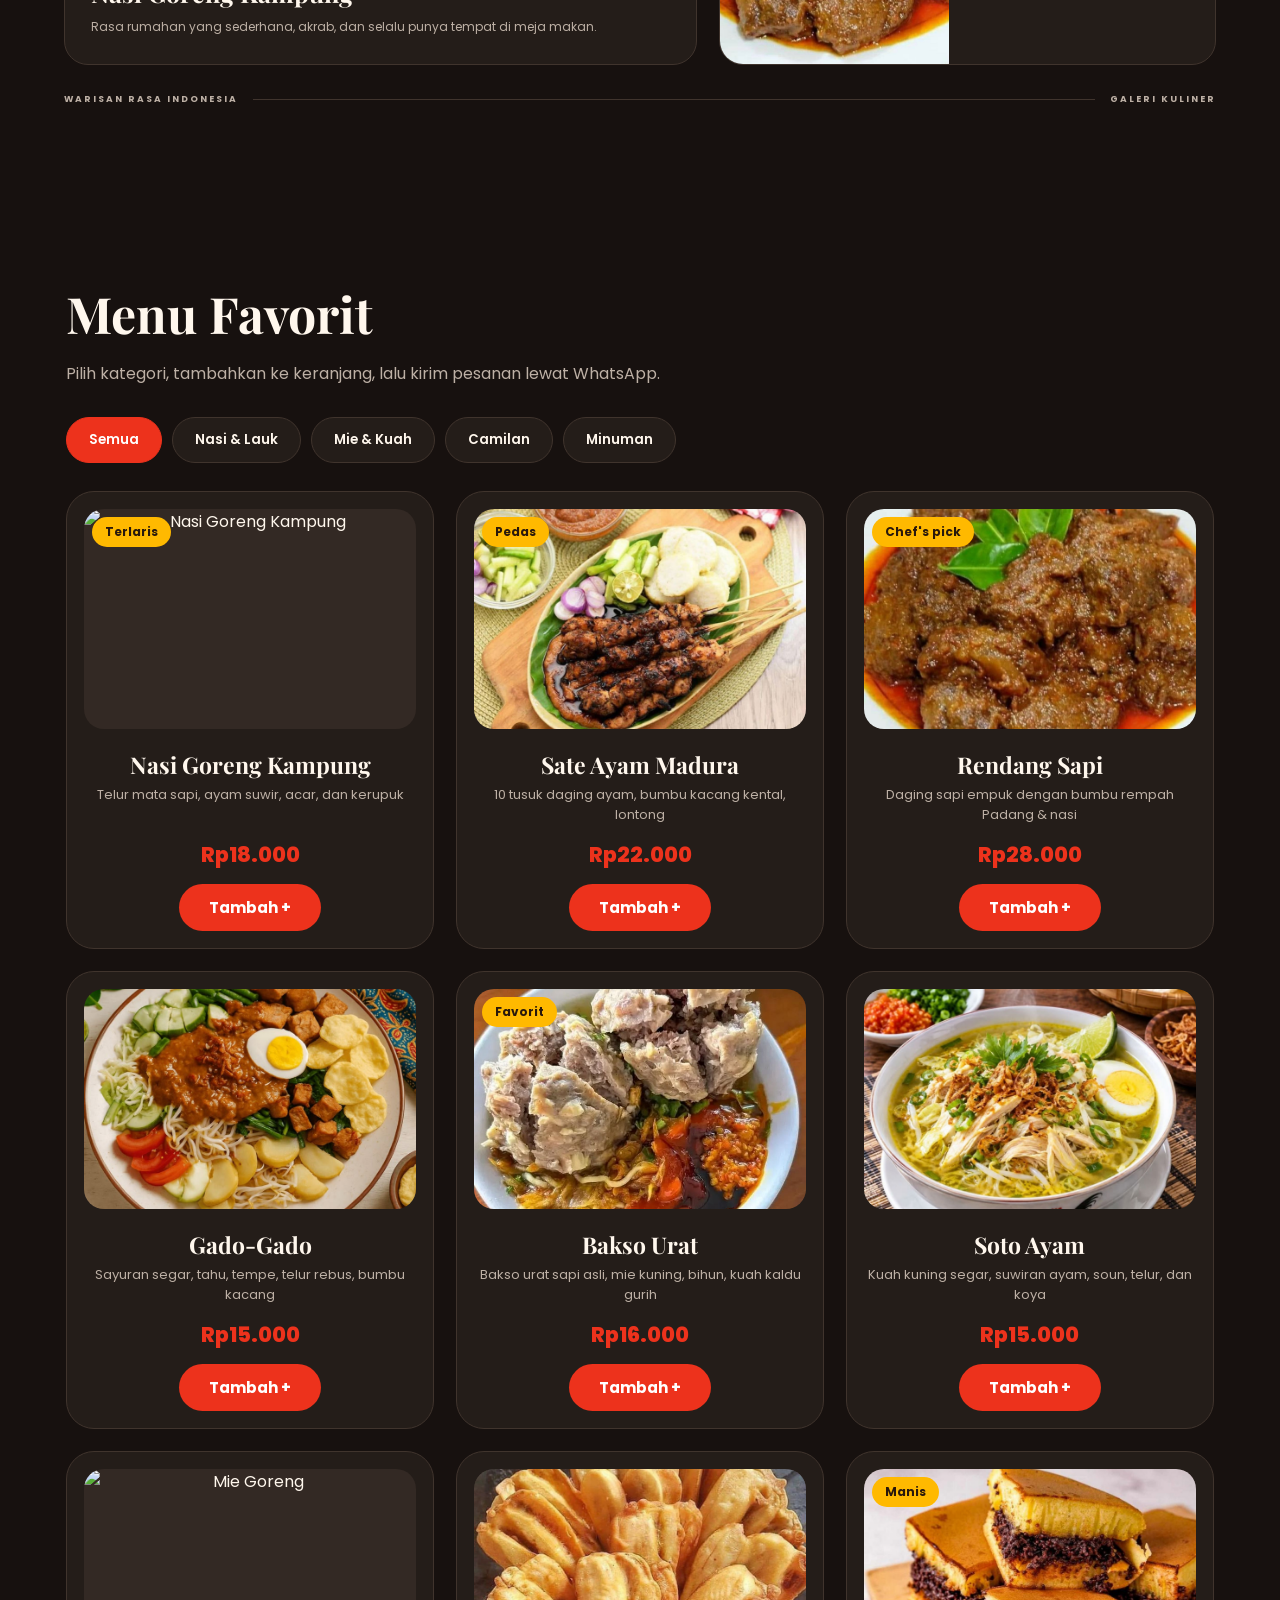
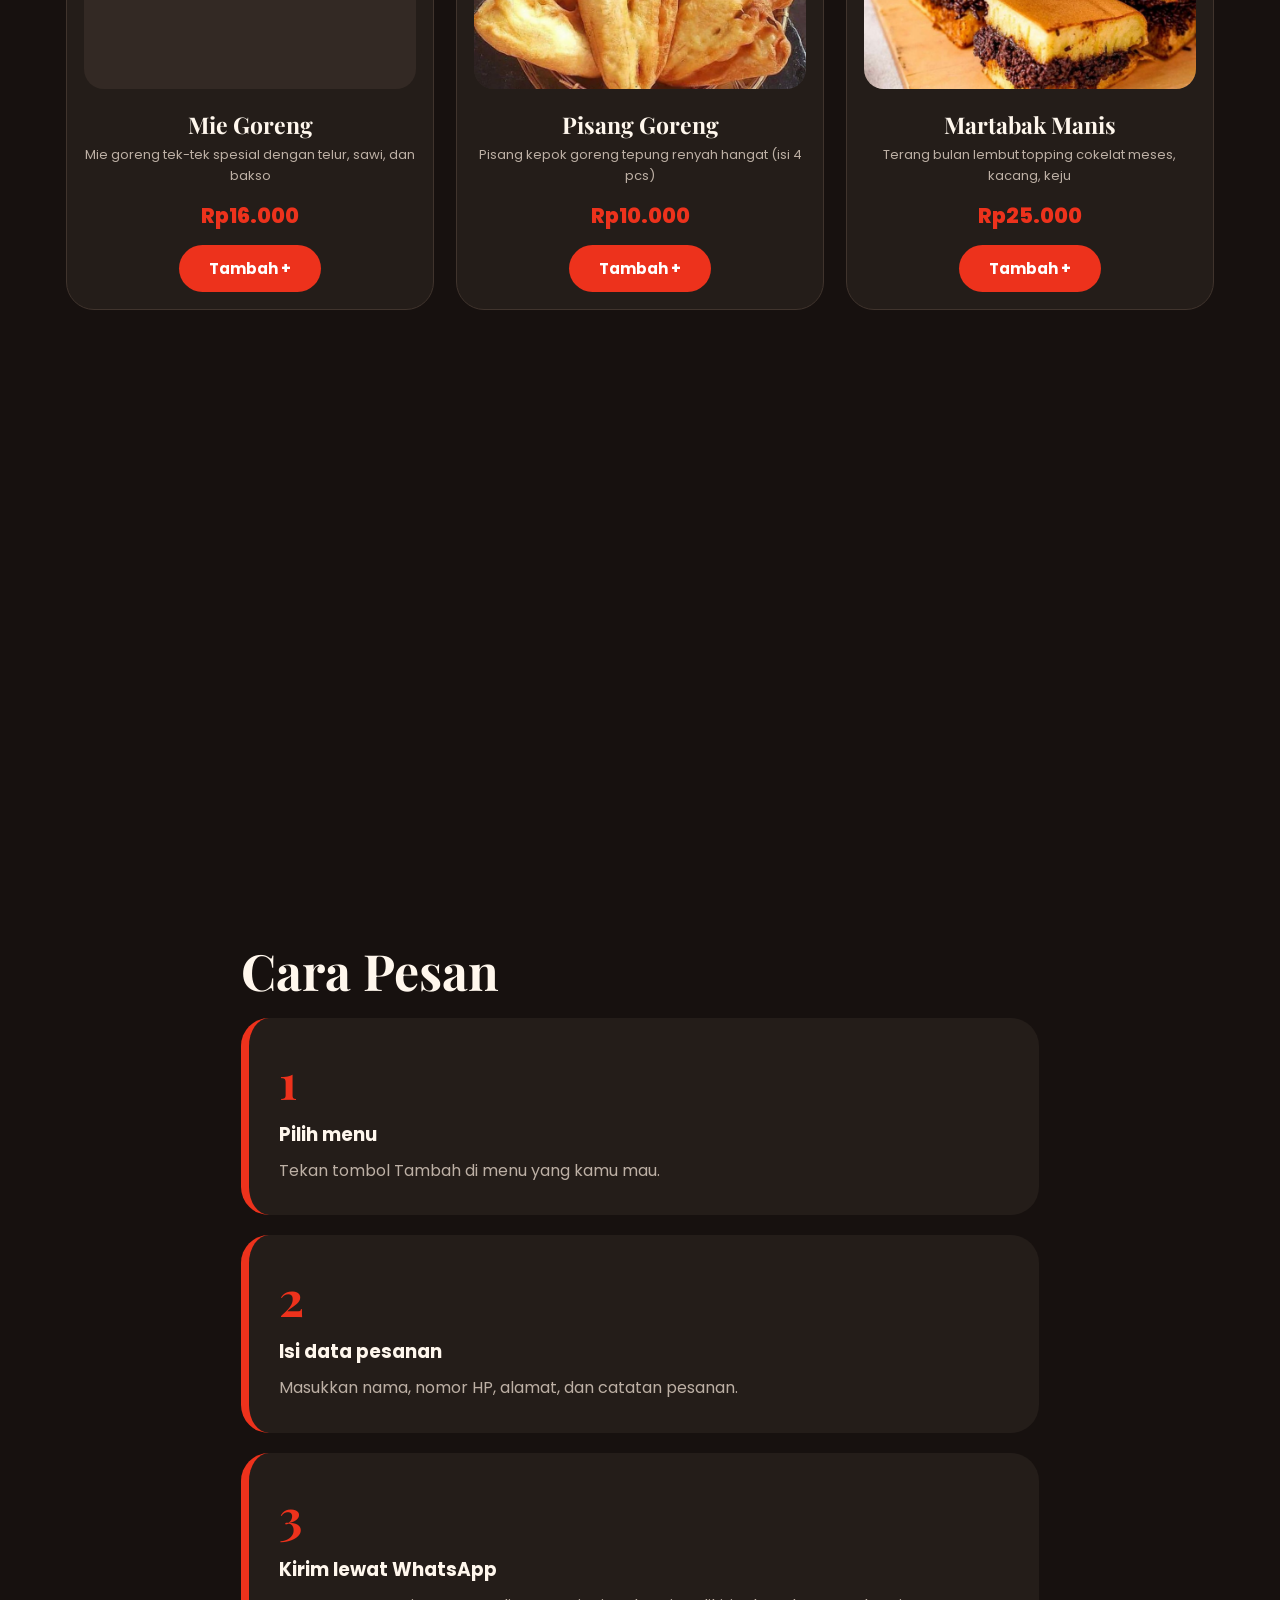
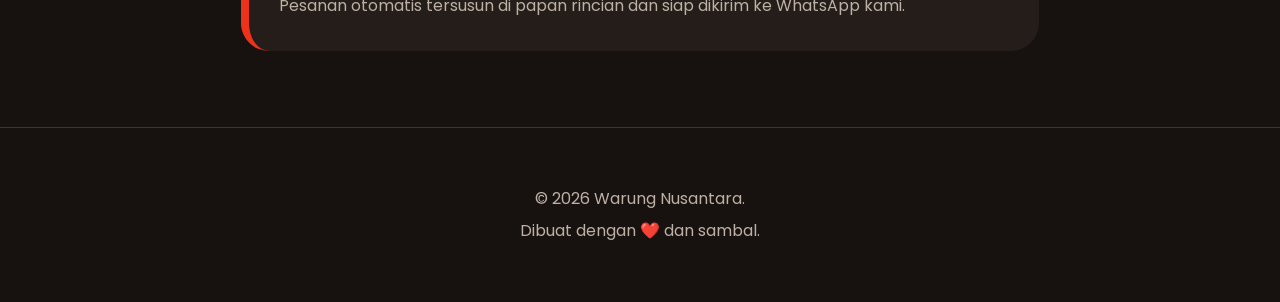
==== commit e4eeaef9: "Add files via upload" ====
--- a/index.html
+++ b/index.html
@@ -17,7 +17,7 @@
 
 :root{--primary:#ed321c;--accent:#ffb900;--accent-text:#29180c;--primary-glow:rgba(237,50,28,.25);--hero-start:color-mix(in srgb,var(--primary) 55%,#35100b);--hero-mid:color-mix(in srgb,var(--primary) 35%,#1b100e);--bg:#17110f;--card:#241d19;--text:#fff7ed;--muted:#bdb0a5;--border:#40342d;--field-bg:var(--card);--board-bg:color-mix(in srgb,var(--primary) 12%,var(--card));--board-border:var(--primary);--board-highlight:var(--accent);--palette-bg:#17110f;--palette-card:#241d19;--palette-text:#fff7ed;--palette-muted:#bdb0a5;--palette-border:#40342d;--palette-light-bg:#fff8ed;--palette-light-card:#fff;--palette-light-text:#281a13;--palette-light-muted:#75675e;--palette-light-border:#e4d6c9}
 *{box-sizing:border-box;margin:0;padding:0}html{scroll-behavior:smooth}
-body{font-family:Poppins,sans-serif;background-image:linear-gradient(color-mix(in srgb,var(--bg) 78%,transparent),color-mix(in srgb,var(--bg) 78%,transparent)),url("images/gambar-01.jpg"),radial-gradient(ellipse at 8% 4%,color-mix(in srgb,var(--primary) 12%,transparent),transparent 34%),radial-gradient(ellipse at 92% 22%,color-mix(in srgb,var(--accent) 7%,transparent),transparent 30%);background-color:var(--bg);background-size:auto,430px auto,auto,auto;background-repeat:repeat,repeat, no-repeat,no-repeat;background-position:center top;background-attachment:fixed,fixed,fixed,fixed;color:var(--text);overflow-x:hidden;transition:background-color .3s,color .3s}body.light{background-image:linear-gradient(color-mix(in srgb,var(--bg) 95%,transparent),color-mix(in srgb,var(--bg) 95%,transparent)),url("images/gambar-02.jpg"),radial-gradient(ellipse at 8% 4%,color-mix(in srgb,var(--primary) 7%,transparent),transparent 34%),radial-gradient(ellipse at 92% 22%,color-mix(in srgb,var(--accent) 5%,transparent),transparent 30%);background-color:var(--bg);background-size:auto,430px auto,auto,auto;background-repeat:repeat,repeat,no-repeat,no-repeat;background-position:center top;background-attachment:fixed,fixed,fixed,fixed}
+body{font-family:Poppins,sans-serif;background-image:linear-gradient(color-mix(in srgb,var(--bg) 78%,transparent),color-mix(in srgb,var(--bg) 78%,transparent)),url("[data-uri]"),radial-gradient(ellipse at 8% 4%,color-mix(in srgb,var(--primary) 12%,transparent),transparent 34%),radial-gradient(ellipse at 92% 22%,color-mix(in srgb,var(--accent) 7%,transparent),transparent 30%);background-color:var(--bg);background-size:auto,430px auto,auto,auto;background-repeat:repeat,repeat, no-repeat,no-repeat;background-position:center top;background-attachment:fixed,fixed,fixed,fixed;color:var(--text);overflow-x:hidden;transition:background-color .3s,color .3s}body.light{background-image:linear-gradient(color-mix(in srgb,var(--bg) 95%,transparent),color-mix(in srgb,var(--bg) 95%,transparent)),url("[data-uri]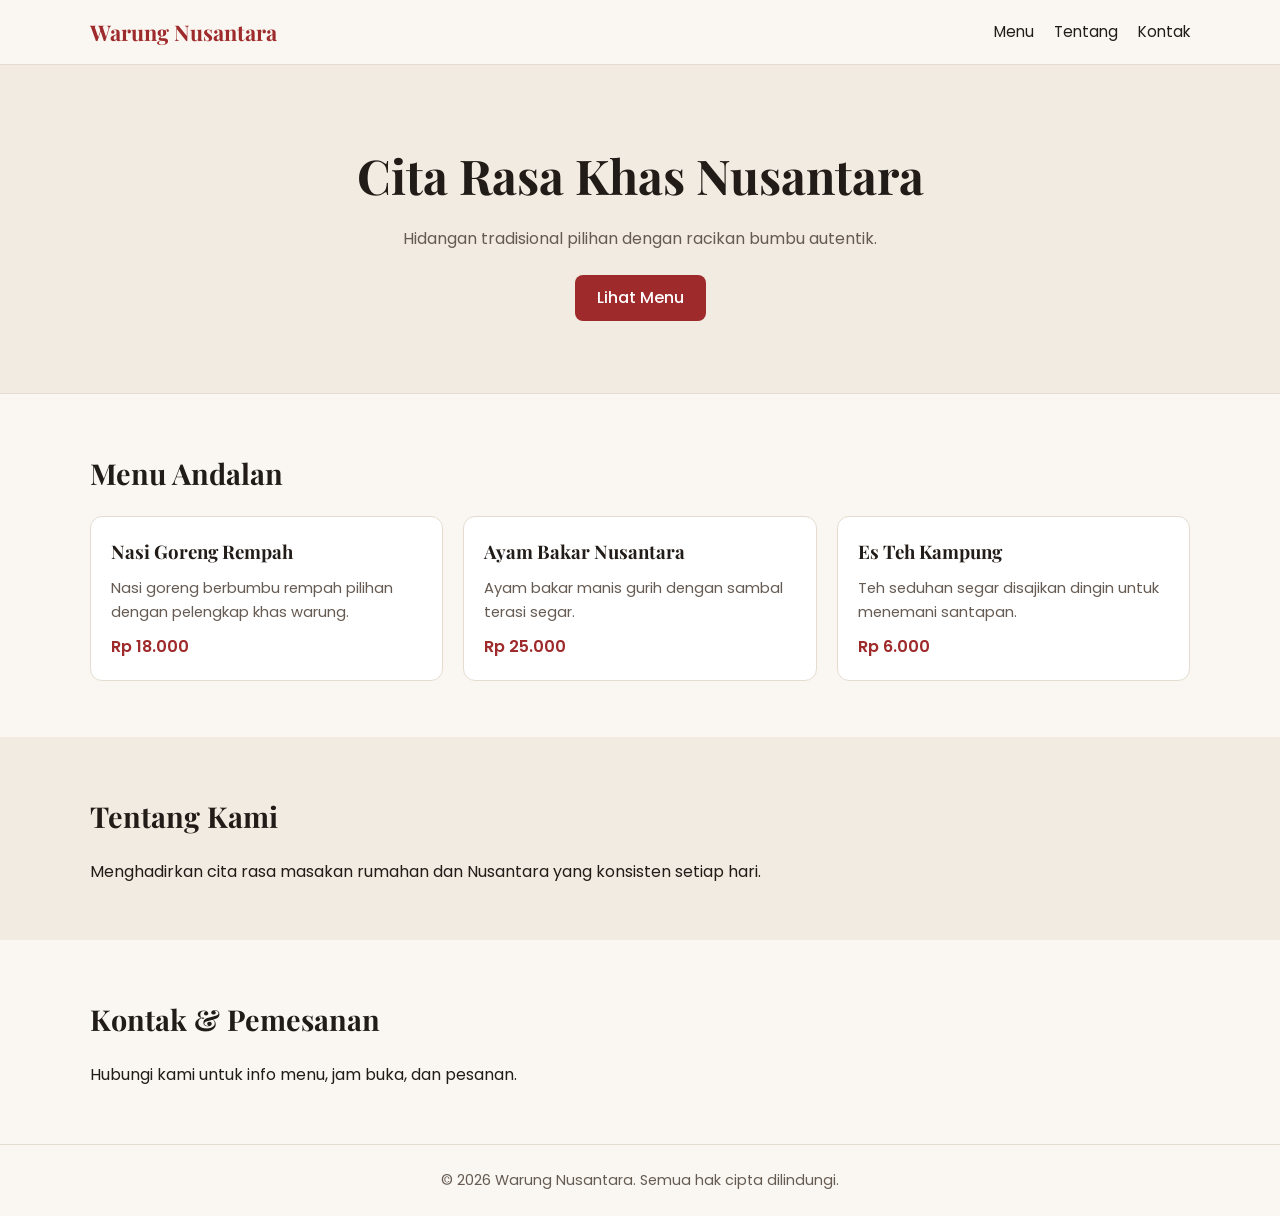
==== commit 95040fa2: "Add files via upload" ====
--- a/index.html
+++ b/index.html
@@ -1,383 +1,81 @@
 <!DOCTYPE html>
 <html lang="id">
 <head>
-<meta charset="UTF-8">
-<meta name="viewport" content="width=device-width, initial-scale=1.0">
-<title>Warung Nusantara V25</title>
-<link href="https://fonts.googleapis.com/css2?family=Playfair+Display:wght@700;800&family=Poppins:wght@400;500;600;700;800&display=swap" rel="stylesheet">
-<style>
-/* Hilangkan kilatan/highlight biru bawaan browser Android saat tombol disentuh */
-*, *::before, *::after {
-  -webkit-tap-highlight-color: transparent !important;
-}
-button, a, input, textarea, select, [role="button"] {
-  -webkit-tap-highlight-color: transparent !important;
-  tap-highlight-color: transparent !important;
-}
-
-:root{--primary:#ed321c;--accent:#ffb900;--accent-text:#29180c;--primary-glow:rgba(237,50,28,.25);--hero-start:color-mix(in srgb,var(--primary) 55%,#35100b);--hero-mid:color-mix(in srgb,var(--primary) 35%,#1b100e);--bg:#17110f;--card:#241d19;--text:#fff7ed;--muted:#bdb0a5;--border:#40342d;--field-bg:var(--card);--board-bg:color-mix(in srgb,var(--primary) 12%,var(--card));--board-border:var(--primary);--board-highlight:var(--accent);--palette-bg:#17110f;--palette-card:#241d19;--palette-text:#fff7ed;--palette-muted:#bdb0a5;--palette-border:#40342d;--palette-light-bg:#fff8ed;--palette-light-card:#fff;--palette-light-text:#281a13;--palette-light-muted:#75675e;--palette-light-border:#e4d6c9}
-*{box-sizing:border-box;margin:0;padding:0}html{scroll-behavior:smooth}
-body{font-family:Poppins,sans-serif;background-image:linear-gradient(color-mix(in srgb,var(--bg) 78%,transparent),color-mix(in srgb,var(--bg) 78%,transparent)),url("[data-uri]"),radial-gradient(ellipse at 8% 4%,color-mix(in srgb,var(--primary) 12%,transparent),transparent 34%),radial-gradient(ellipse at 92% 22%,color-mix(in srgb,var(--accent) 7%,transparent),transparent 30%);background-color:var(--bg);background-size:auto,430px auto,auto,auto;background-repeat:repeat,repeat, no-repeat,no-repeat;background-position:center top;background-attachment:fixed,fixed,fixed,fixed;color:var(--text);overflow-x:hidden;transition:background-color .3s,color .3s}body.light{background-image:linear-gradient(color-mix(in srgb,var(--bg) 95%,transparent),color-mix(in srgb,var(--bg) 95%,transparent)),url("[data-uri]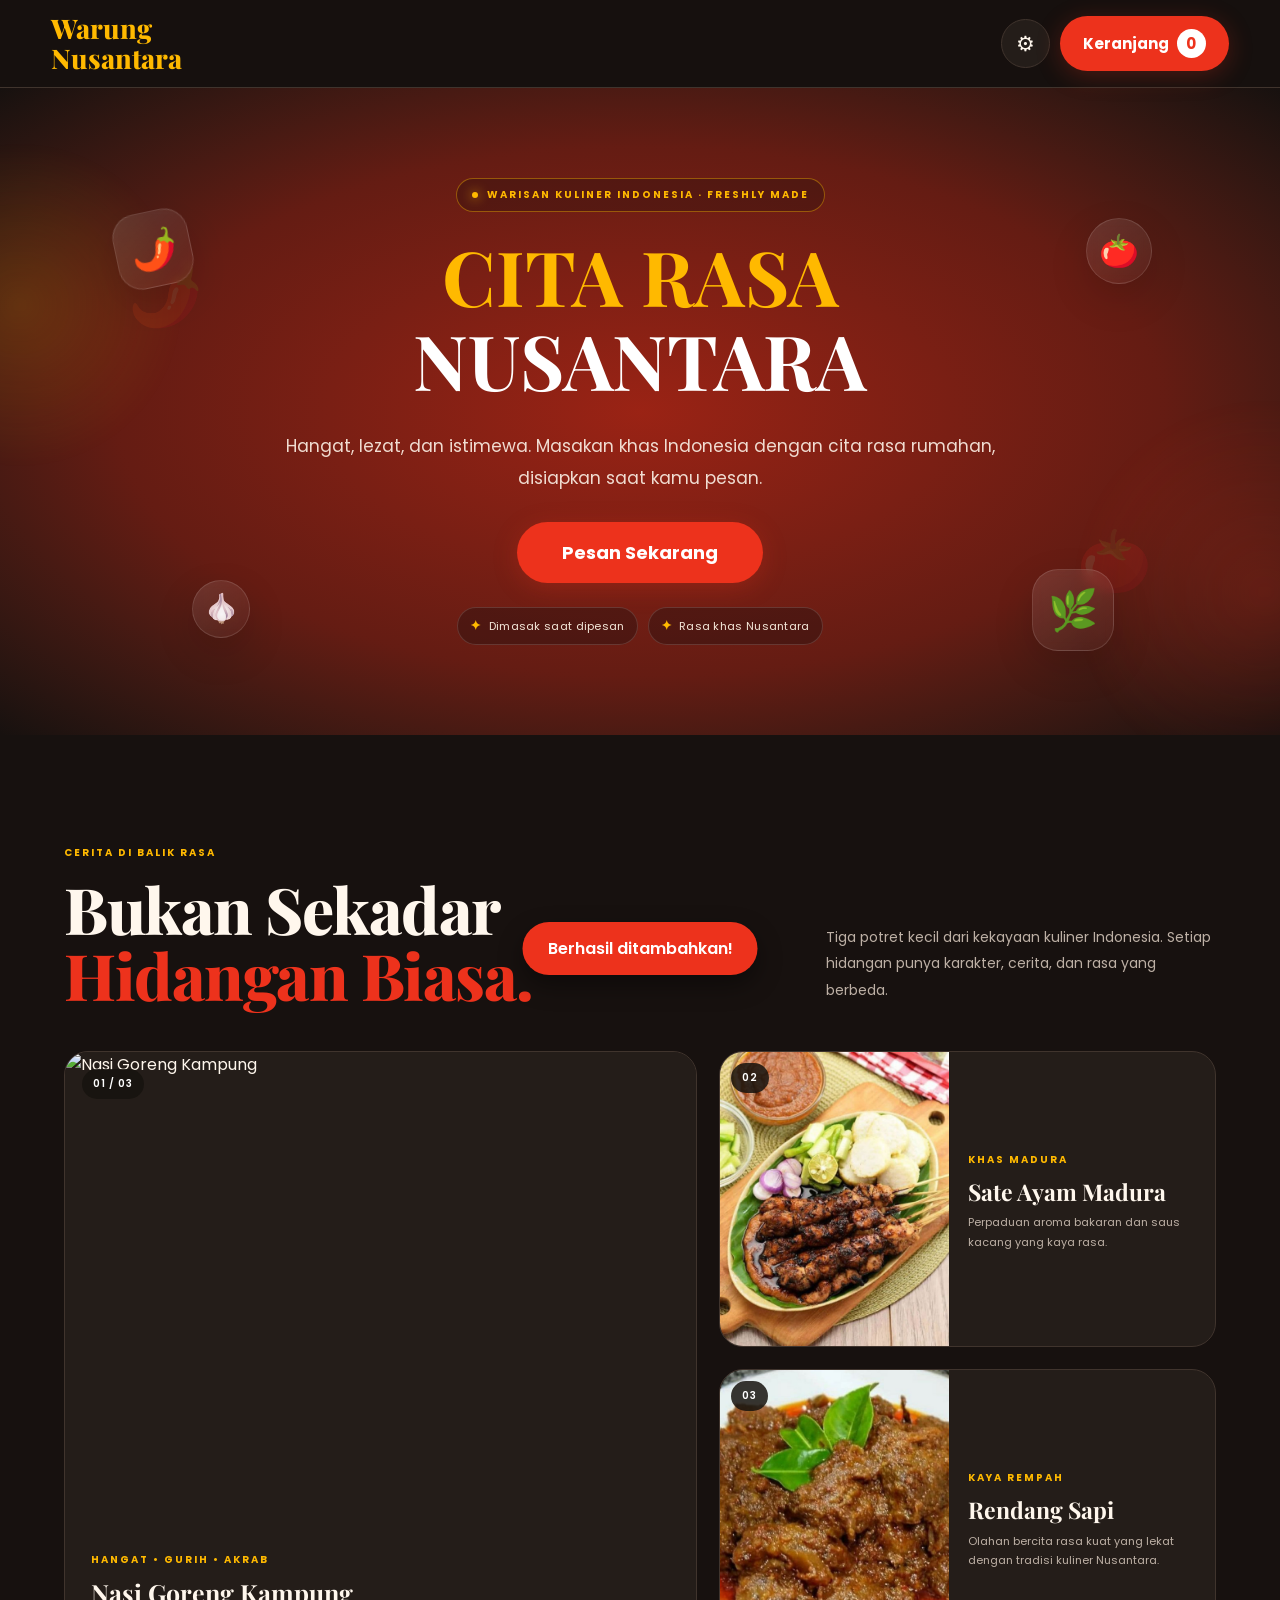
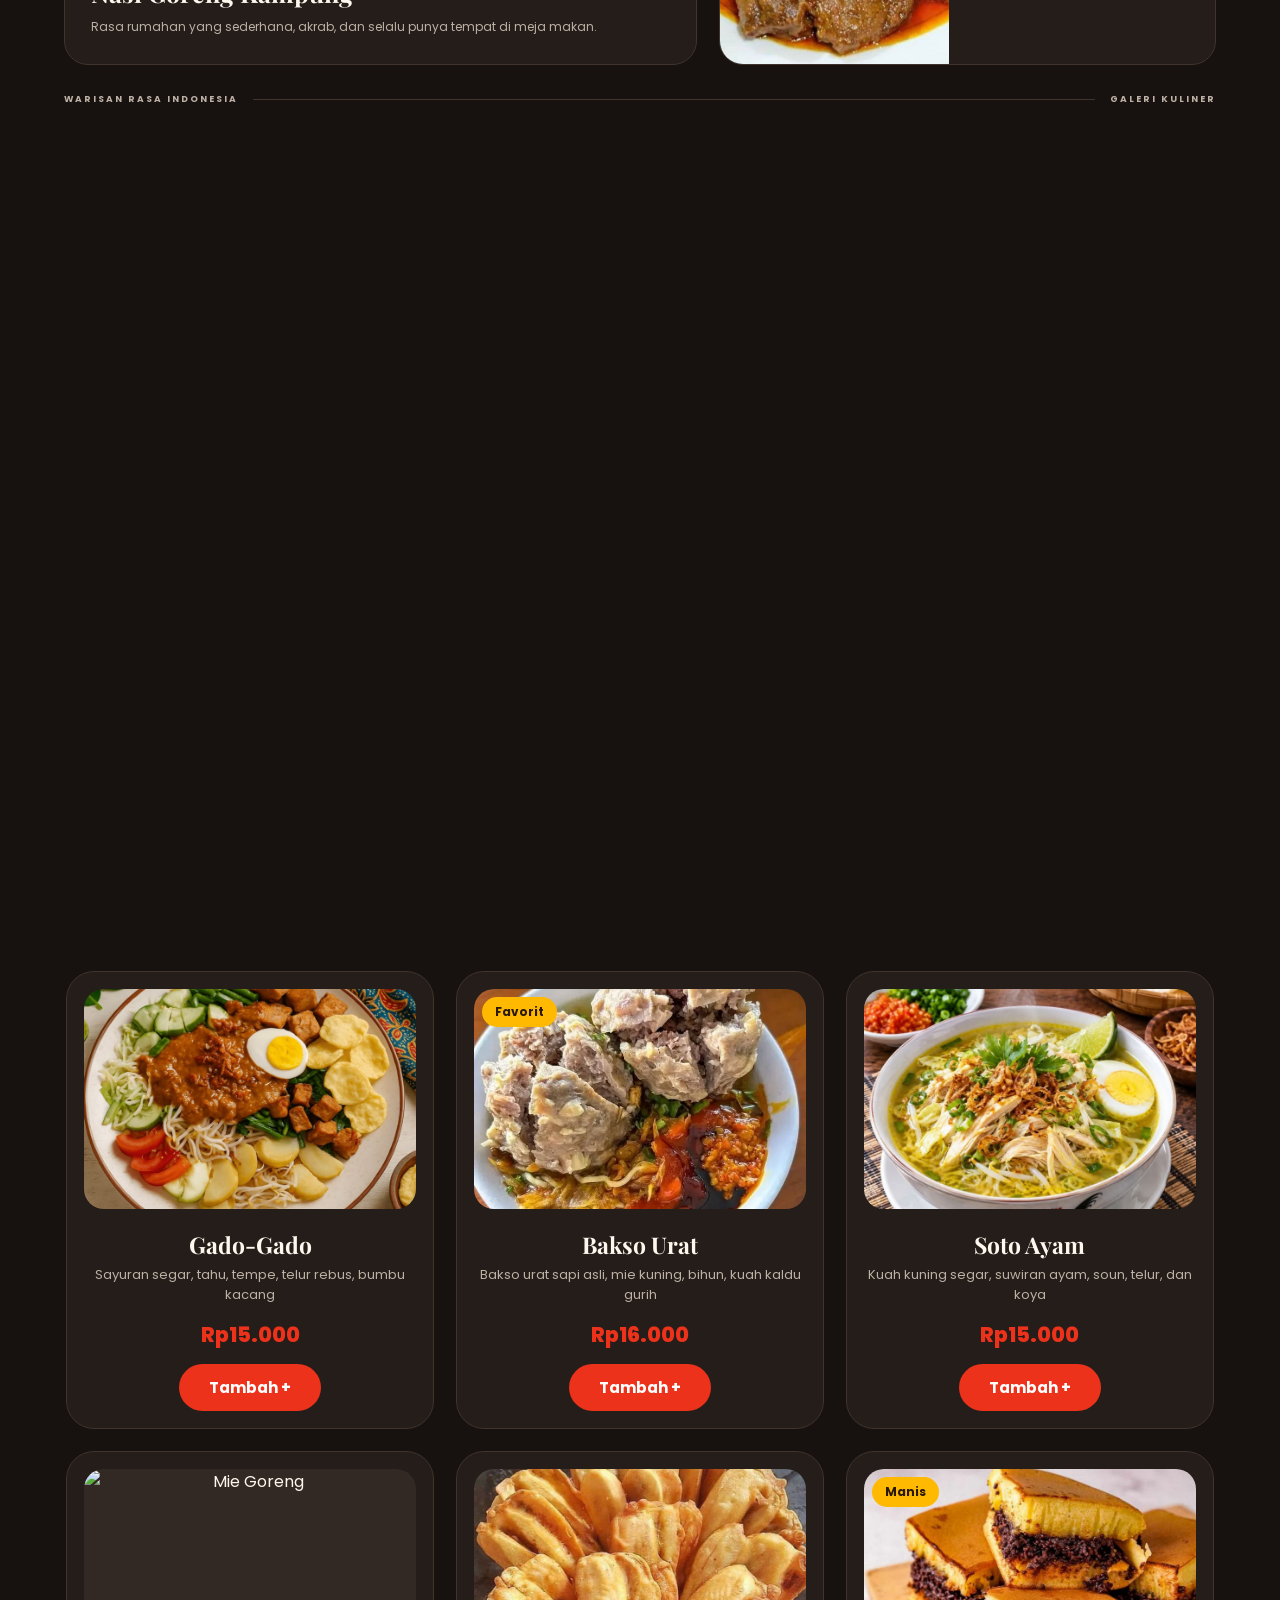
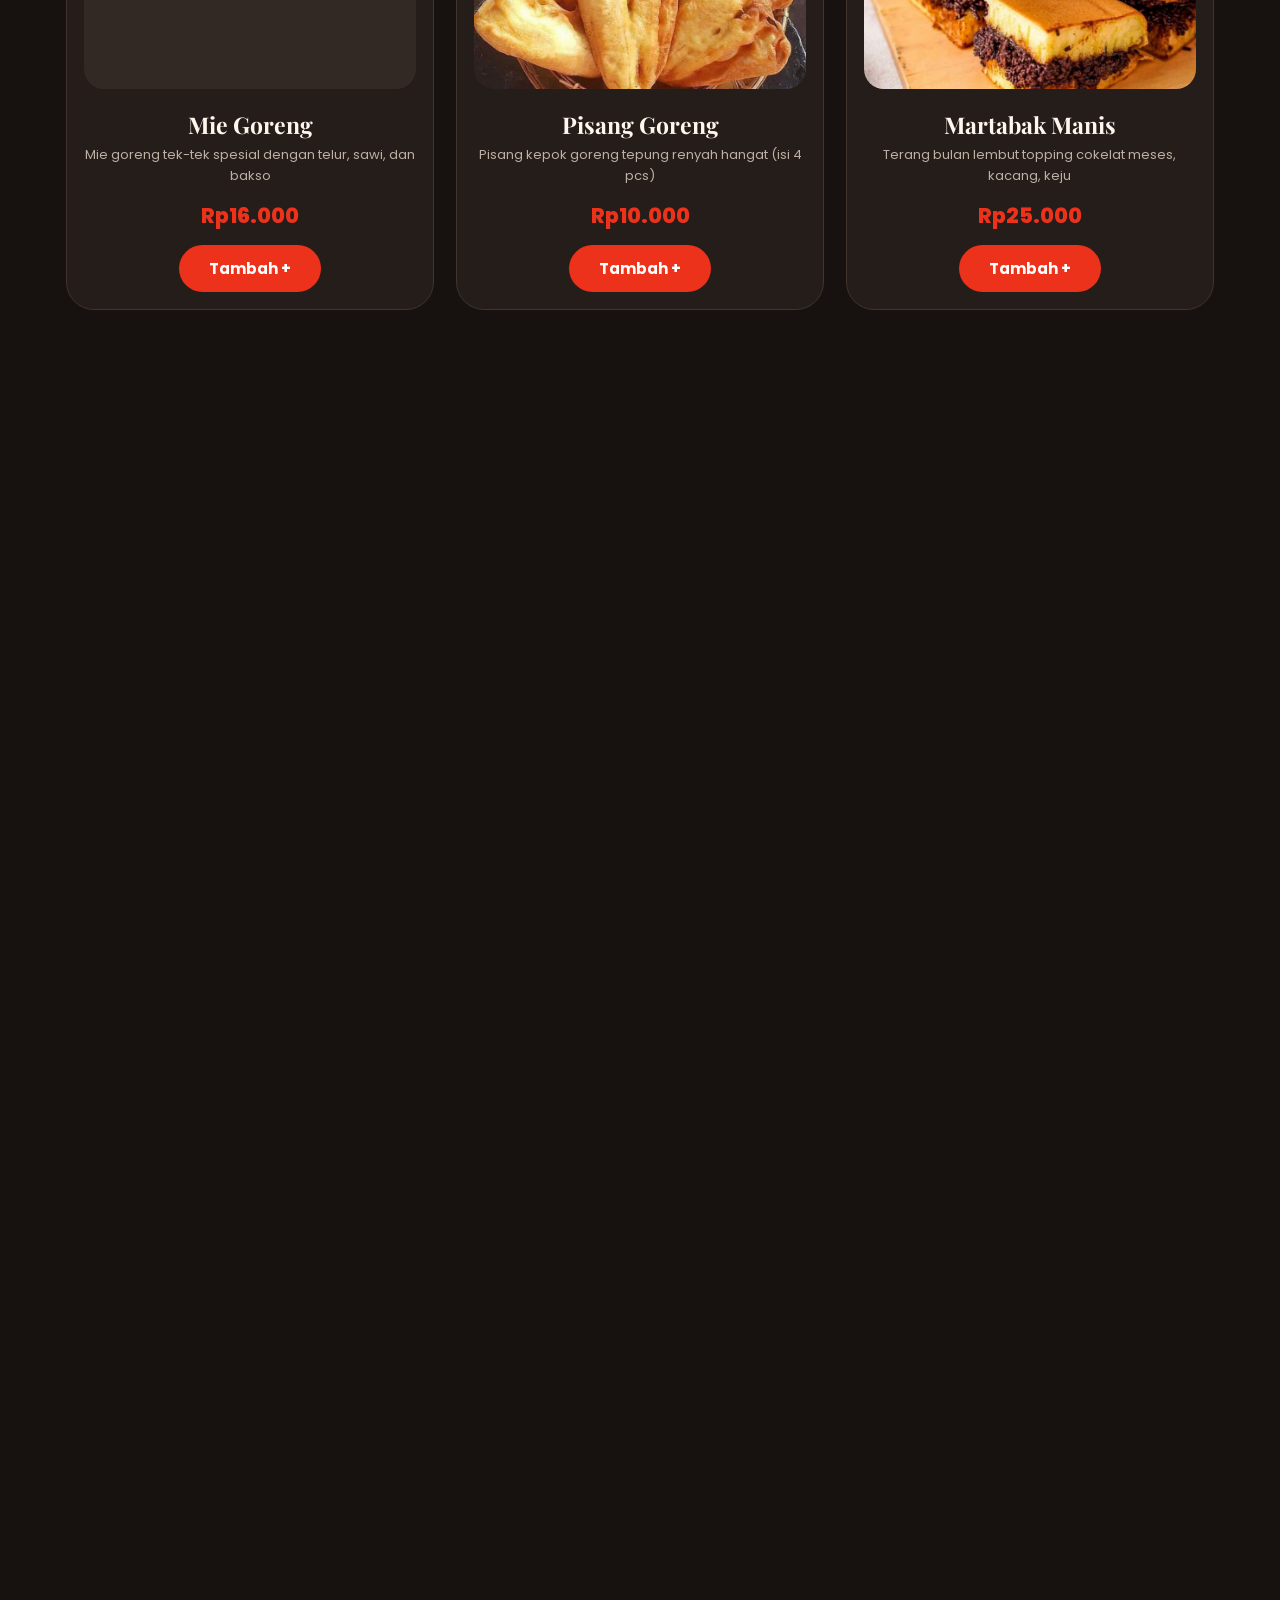
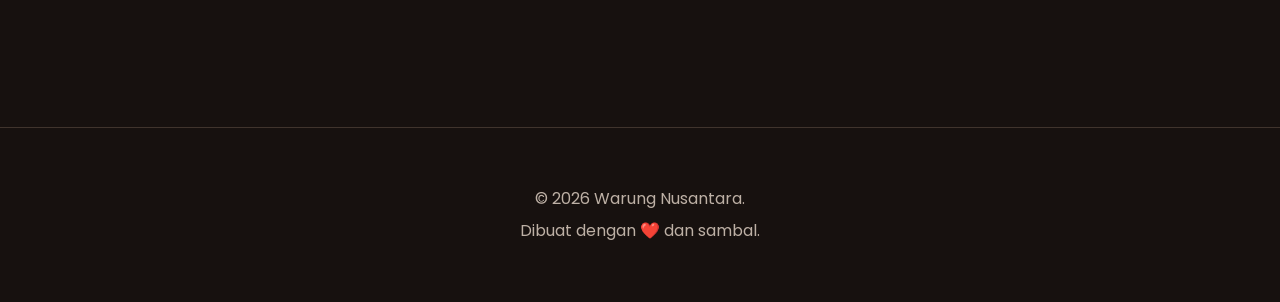
==== commit 7bc0ba19: "Add files via upload" ====
--- a/index.html
+++ b/index.html
@@ -1,81 +1,383 @@
 <!DOCTYPE html>
 <html lang="id">
 <head>
-  <meta charset="UTF-8" />
-  <meta name="viewport" content="width=device-width, initial-scale=1.0" />
-  <title>Warung Nusantara v27</title>
-  <link rel="preconnect" href="https://fonts.googleapis.com" />
-  <link rel="preconnect" href="https://fonts.gstatic.com" crossorigin />
-  <link href="https://fonts.googleapis.com/css2?family=Playfair+Display:wght@600;700&family=Poppins:wght@300;400;500;600&display=swap" rel="stylesheet" />
-  <link rel="stylesheet" href="style.css" />
+<meta charset="UTF-8">
+<meta name="viewport" content="width=device-width, initial-scale=1.0">
+<title>Warung Nusantara V25</title>
+<link href="https://fonts.googleapis.com/css2?family=Playfair+Display:wght@700;800&family=Poppins:wght@400;500;600;700;800&display=swap" rel="stylesheet">
+<style>
+/* Hilangkan kilatan/highlight biru bawaan browser Android saat tombol disentuh */
+*, *::before, *::after {
+  -webkit-tap-highlight-color: transparent !important;
+}
+button, a, input, textarea, select, [role="button"] {
+  -webkit-tap-highlight-color: transparent !important;
+  tap-highlight-color: transparent !important;
+}
+
+:root{--primary:#ed321c;--accent:#ffb900;--accent-text:#29180c;--primary-glow:rgba(237,50,28,.25);--hero-start:color-mix(in srgb,var(--primary) 55%,#35100b);--hero-mid:color-mix(in srgb,var(--primary) 35%,#1b100e);--bg:#17110f;--card:#241d19;--text:#fff7ed;--muted:#bdb0a5;--border:#40342d;--field-bg:var(--card);--board-bg:color-mix(in srgb,var(--primary) 12%,var(--card));--board-border:var(--primary);--board-highlight:var(--accent);--palette-bg:#17110f;--palette-card:#241d19;--palette-text:#fff7ed;--palette-muted:#bdb0a5;--palette-border:#40342d;--palette-light-bg:#fff8ed;--palette-light-card:#fff;--palette-light-text:#281a13;--palette-light-muted:#75675e;--palette-light-border:#e4d6c9}
+*{box-sizing:border-box;margin:0;padding:0}html{scroll-behavior:smooth}
+body{font-family:Poppins,sans-serif;background-image:linear-gradient(color-mix(in srgb,var(--bg) 78%,transparent),color-mix(in srgb,var(--bg) 78%,transparent)),url("[data-uri]"),radial-gradient(ellipse at 8% 4%,color-mix(in srgb,var(--primary) 12%,transparent),transparent 34%),radial-gradient(ellipse at 92% 22%,color-mix(in srgb,var(--accent) 7%,transparent),transparent 30%);background-color:var(--bg);background-size:auto,430px auto,auto,auto;background-repeat:repeat,repeat, no-repeat,no-repeat;background-position:center top;background-attachment:fixed,fixed,fixed,fixed;color:var(--text);overflow-x:hidden;transition:background-color .3s,color .3s}body.light{background-image:linear-gradient(color-mix(in srgb,var(--bg) 95%,transparent),color-mix(in srgb,var(--bg) 95%,transparent)),url("[data-uri]